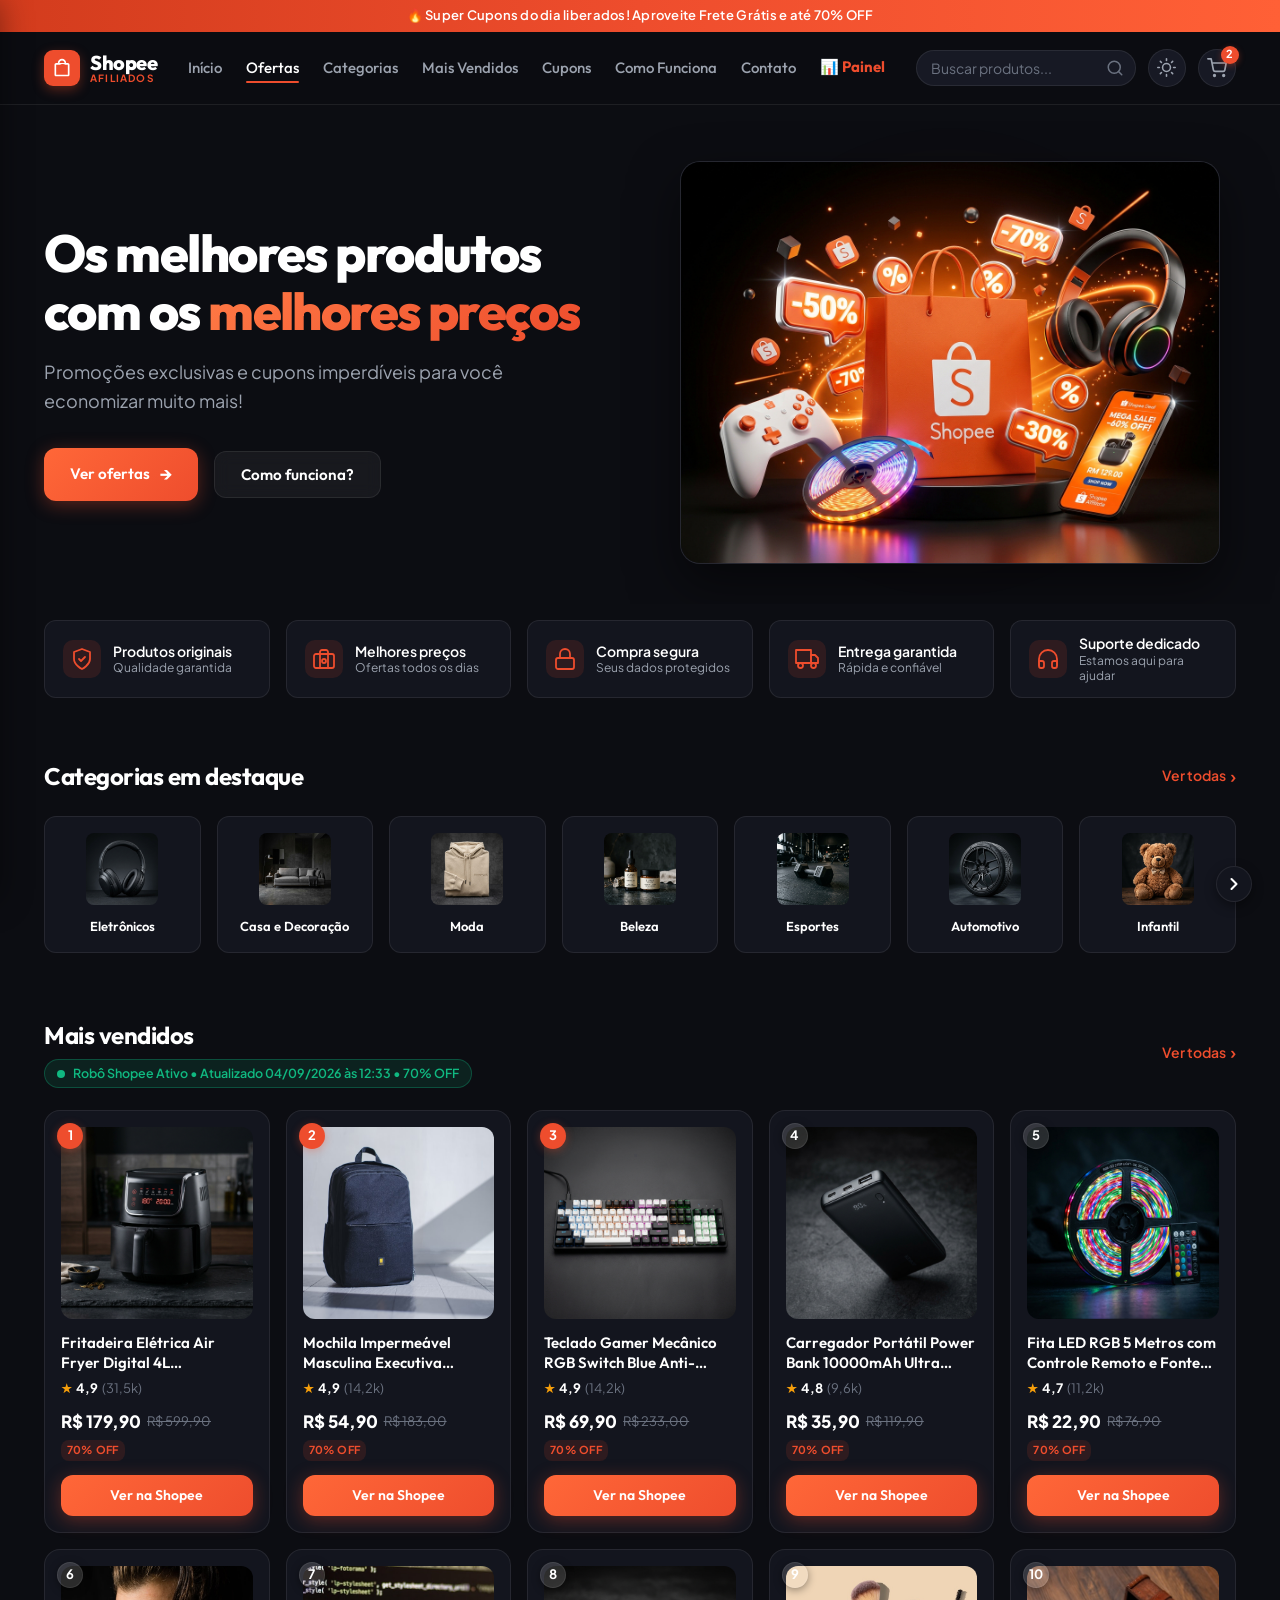
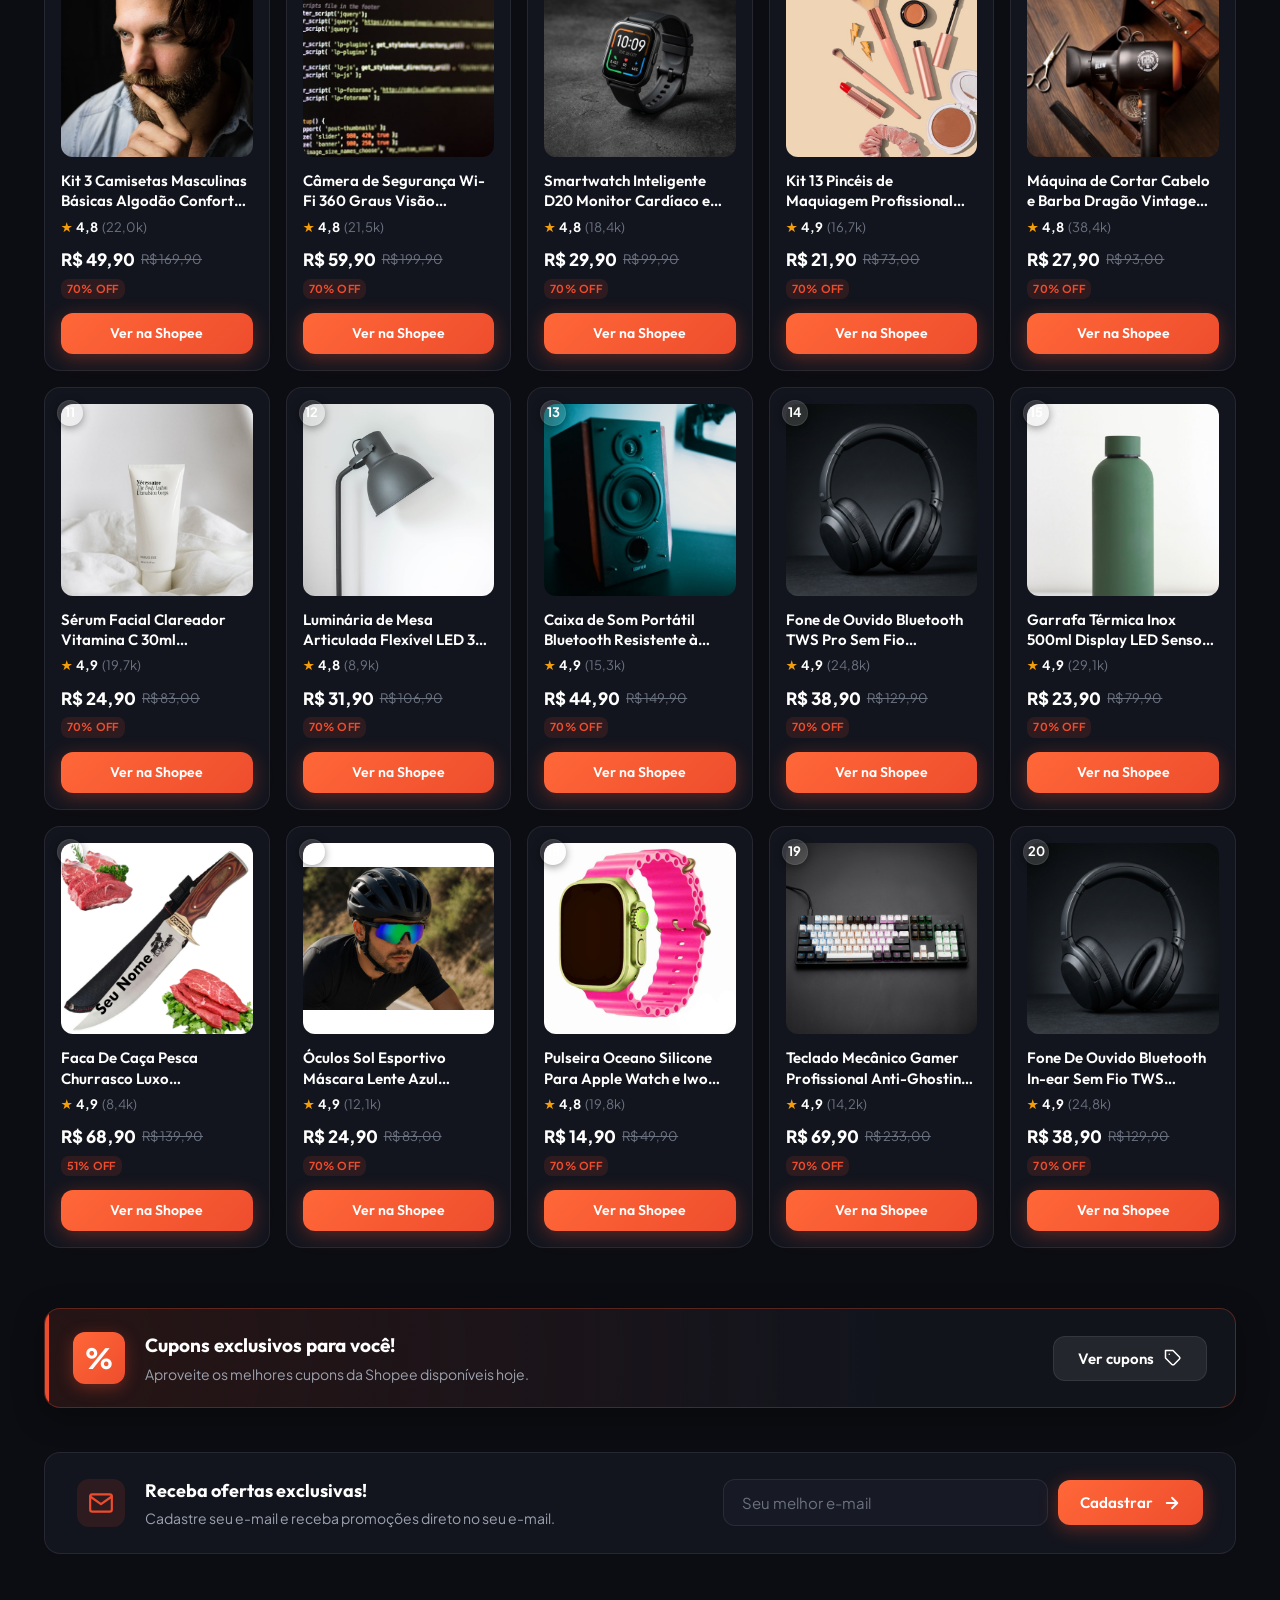
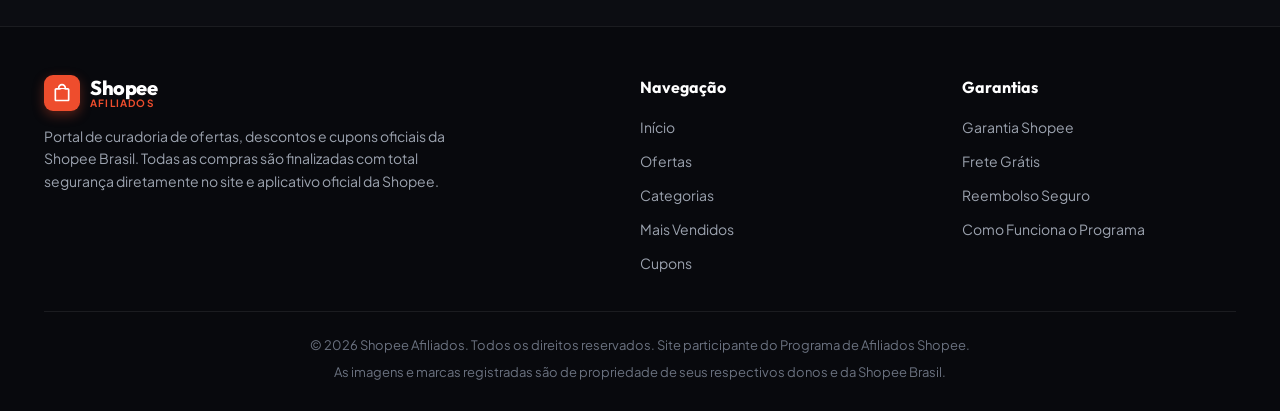
==== index.html @ 31cc7891 "Add files via upload" ====
<!DOCTYPE html>
<html lang="pt-BR">
<head>
  <meta charset="UTF-8">
  <meta name="viewport" content="width=device-width, initial-scale=1.0">
  <title>Shopee Afiliados | Os melhores produtos com os melhores preços</title>
  <meta name="description" content="Encontre as melhores ofertas, promoções exclusivas e cupons de desconto da Shopee reunidos em um só lugar. Economize muito mais!">
  
  <!-- Favicon -->
  <link rel="icon" href="data:image/svg+xml,<svg xmlns='http://www.w3.org/2000/svg' viewBox='0 0 24 24' fill='%23ee4d2d'><path d='M19 6h-2c0-2.76-2.24-5-5-5S7 3.24 7 6H5c-1.1 0-2 .9-2 2v12c0 1.1.9 2 2 2h14c1.1 0 2-.9 2-2V8c0-1.1-.9-2-2-2zm-7-3c1.66 0 3 1.34 3 3H9c0-1.66 1.34-3 3-3zm7 17H5V8h14v12z'/></svg>">

  <!-- Google Fonts: Plus Jakarta Sans & Outfit -->
  <link rel="preconnect" href="https://fonts.googleapis.com">
  <link rel="preconnect" href="https://fonts.gstatic.com" crossorigin>
  <link href="https://fonts.googleapis.com/css2?family=Outfit:wght@400;500;600;700;800&family=Plus+Jakarta+Sans:wght@400;500;600;700&display=swap" rel="stylesheet">

  <link rel="stylesheet" href="style.css">
</head>
<body>

  <!-- Top Announcement Bar -->
  <div class="top-announcement">
    <span>🔥 Super Cupons do dia liberados! Aproveite Frete Grátis e até 70% OFF</span>
  </div>

  <!-- Header / Navbar -->
  <header class="site-header" id="mainHeader">
    <div class="header-container">
      
      <!-- Mobile Hamburger Button -->
      <button class="mobile-menu-btn" id="mobileMenuBtn" aria-label="Abrir menu">
        <svg width="24" height="24" viewBox="0 0 24 24" fill="none" stroke="currentColor" stroke-width="2" stroke-linecap="round" stroke-linejoin="round">
          <line x1="3" y1="12" x2="21" y2="12"></line>
          <line x1="3" y1="6" x2="21" y2="6"></line>
          <line x1="3" y1="18" x2="21" y2="18"></line>
        </svg>
      </button>

      <!-- Logo Shopee Afiliados -->
      <a href="#home" class="logo">
        <div class="logo-icon">
          <svg viewBox="0 0 24 24" fill="currentColor">
            <path d="M19 6h-2c0-2.76-2.24-5-5-5S7 3.24 7 6H5c-1.1 0-2 .9-2 2v12c0 1.1.9 2 2 2h14c1.1 0 2-.9 2-2V8c0-1.1-.9-2-2-2zm-7-3c1.66 0 3 1.34 3 3H9c0-1.66 1.34-3 3-3zm7 17H5V8h14v12z"/>
          </svg>
          <span class="logo-badge-s">S</span>
        </div>
        <div class="logo-text">
          <span class="brand-name">Shopee</span>
          <span class="brand-sub">AFILIADOS</span>
        </div>
      </a>

      <!-- Desktop Navigation Menu -->
      <nav class="desktop-nav" aria-label="Navegação Principal">
        <ul>
          <li><a href="#home" class="nav-link active">Início</a></li>
          <li><a href="#ofertas" class="nav-link">Ofertas</a></li>
          <li><a href="#categorias" class="nav-link">Categorias</a></li>
          <li><a href="#mais-vendidos" class="nav-link">Mais Vendidos</a></li>
          <li><a href="#cupons" class="nav-link" id="navCupons">Cupons</a></li>
          <li><a href="#como-funciona" class="nav-link" id="navComoFunciona">Como Funciona</a></li>
          <li><a href="#contato" class="nav-link">Contato</a></li>
          <li><a href="dashboard.html" target="_blank" class="nav-link nav-dashboard-link" style="color: #ee4d2d; font-weight: 700; display: flex; align-items: center; gap: 5px;">📊 Painel</a></li>
        </ul>
      </nav>

      <!-- Search and Header Actions -->
      <div class="header-actions">
        <!-- Search Bar (Desktop) -->
        <div class="search-box">
          <input type="text" id="searchInput" placeholder="Buscar produtos..." autocomplete="off">
          <button type="button" class="search-btn" id="searchBtn" aria-label="Pesquisar">
            <svg width="18" height="18" viewBox="0 0 24 24" fill="none" stroke="currentColor" stroke-width="2" stroke-linecap="round" stroke-linejoin="round">
              <circle cx="11" cy="11" r="8"></circle>
              <line x1="21" y1="21" x2="16.65" y2="16.65"></line>
            </svg>
          </button>
        </div>

        <!-- Mobile Search Trigger Button -->
        <button class="mobile-search-btn" id="mobileSearchTrigger" aria-label="Buscar">
          <svg width="20" height="20" viewBox="0 0 24 24" fill="none" stroke="currentColor" stroke-width="2" stroke-linecap="round" stroke-linejoin="round">
            <circle cx="11" cy="11" r="8"></circle>
            <line x1="21" y1="21" x2="16.65" y2="16.65"></line>
          </svg>
        </button>

        <!-- Theme Mode Toggle (Sun/Moon) -->
        <button class="icon-btn theme-toggle" id="themeToggle" aria-label="Alternar tema" title="Modo Claro/Escuro">
          <svg class="sun-icon" width="19" height="19" viewBox="0 0 24 24" fill="none" stroke="currentColor" stroke-width="2" stroke-linecap="round" stroke-linejoin="round">
            <circle cx="12" cy="12" r="5"></circle>
            <line x1="12" y1="1" x2="12" y2="3"></line>
            <line x1="12" y1="21" x2="12" y2="23"></line>
            <line x1="4.22" y1="4.22" x2="5.64" y2="5.64"></line>
            <line x1="18.36" y1="18.36" x2="19.78" y2="19.78"></line>
            <line x1="1" y1="12" x2="3" y2="12"></line>
            <line x1="21" y1="12" x2="23" y2="12"></line>
            <line x1="4.22" y1="19.78" x2="5.64" y2="18.36"></line>
            <line x1="18.36" y1="5.64" x2="19.78" y2="4.22"></line>
          </svg>
        </button>

        <!-- Cart/Wishlist Badge Icon -->
        <a href="#mais-vendidos" class="icon-btn cart-btn" id="cartBtn" aria-label="Ver itens salvos" title="Ofertas Salvas">
          <svg width="20" height="20" viewBox="0 0 24 24" fill="none" stroke="currentColor" stroke-width="2" stroke-linecap="round" stroke-linejoin="round">
            <circle cx="9" cy="21" r="1"></circle>
            <circle cx="20" cy="21" r="1"></circle>
            <path d="M1 1h4l2.68 13.39a2 2 0 0 0 2 1.61h9.72a2 2 0 0 0 2-1.61L23 6H6"></path>
          </svg>
          <span class="badge" id="cartBadge">2</span>
        </a>
      </div>

    </div>

    <!-- Mobile Search Expandable Bar -->
    <div class="mobile-search-bar" id="mobileSearchBar">
      <input type="text" id="mobileSearchInput" placeholder="Buscar produtos, cupons ou marcas...">
      <button type="button" class="close-search-btn" id="closeSearchBtn">✕</button>
    </div>
  </header>

  <!-- Mobile Navigation Drawer Overlay -->
  <div class="drawer-overlay" id="drawerOverlay"></div>
  <aside class="mobile-drawer" id="mobileDrawer">
    <div class="drawer-header">
      <div class="logo">
        <div class="logo-icon">
          <svg viewBox="0 0 24 24" fill="currentColor">
            <path d="M19 6h-2c0-2.76-2.24-5-5-5S7 3.24 7 6H5c-1.1 0-2 .9-2 2v12c0 1.1.9 2 2 2h14c1.1 0 2-.9 2-2V8c0-1.1-.9-2-2-2zm-7-3c1.66 0 3 1.34 3 3H9c0-1.66 1.34-3 3-3zm7 17H5V8h14v12z"/>
          </svg>
          <span class="logo-badge-s">S</span>
        </div>
        <div class="logo-text">
          <span class="brand-name">Shopee</span>
          <span class="brand-sub">AFILIADOS</span>
        </div>
      </div>
      <button class="drawer-close" id="drawerClose">✕</button>
    </div>
    <ul class="drawer-nav">
      <li><a href="#home" class="drawer-link active">🏠 Início</a></li>
      <li><a href="#ofertas" class="drawer-link">🔥 Ofertas do Dia</a></li>
      <li><a href="#categorias" class="drawer-link">🗂️ Categorias</a></li>
      <li><a href="#mais-vendidos" class="drawer-link">⭐ Mais Vendidos</a></li>
      <li><a href="#cupons" class="drawer-link" id="drawerCupons">🎟️ Cupons de Desconto</a></li>
      <li><a href="#como-funciona" class="drawer-link" id="drawerComoFunciona">❓ Como Funciona</a></li>
      <li><a href="#contato" class="drawer-link">✉️ Contato</a></li>
      <li><a href="dashboard.html" target="_blank" class="drawer-link" style="color: #ee4d2d; font-weight: 700;">📊 Painel de Afiliado</a></li>
    </ul>
    <div class="drawer-footer">
      <a href="https://shopee.com.br" target="_blank" rel="noopener noreferrer" class="btn btn-primary btn-block">
        Ir para o App Shopee 🛍️
      </a>
    </div>
  </aside>

  <!-- Main Content Container -->
  <main class="main-content" id="home">

    <!-- Hero Section -->
    <section class="hero-section" id="ofertas">
      <div class="hero-container">
        
        <!-- Left Hero Content -->
        <div class="hero-content">
          <h1 class="hero-title">
            Os melhores produtos <br>
            com os <span class="gradient-text">melhores preços</span>
          </h1>
          <p class="hero-subtitle">
            Promoções exclusivas e cupons imperdíveis para você economizar muito mais!
          </p>
          <div class="hero-actions">
            <a href="#mais-vendidos" class="btn btn-primary btn-glow">
              Ver ofertas
              <span class="btn-arrow">→</span>
            </a>
            <button class="btn btn-glass" id="openHowItWorksBtn">
              Como funciona?
            </button>
          </div>
        </div>

        <!-- Right Hero Visual Banner -->
        <div class="hero-visual">
          <div class="hero-glow-effect"></div>
          <div class="hero-image-wrapper">
            <img src="assets/images/hero-banner.jpg" alt="Shopee Ofertas em Destaque" class="hero-img">
          </div>
        </div>

      </div>
    </section>

    <!-- Trust Badges / Benefits Bar -->
    <section class="trust-bar" id="beneficios">
      <div class="trust-container">
        
        <div class="trust-item">
          <div class="trust-icon">
            <svg width="24" height="24" viewBox="0 0 24 24" fill="none" stroke="currentColor" stroke-width="1.8" stroke-linecap="round" stroke-linejoin="round">
              <path d="M12 22s8-4 8-10V5l-8-3-8 3v7c0 6 8 10 8 10z"></path>
              <polyline points="9 12 11 14 15 10"></polyline>
            </svg>
          </div>
          <div class="trust-text">
            <strong>Produtos originais</strong>
            <span>Qualidade garantida</span>
          </div>
        </div>

        <div class="trust-item">
          <div class="trust-icon">
            <svg width="24" height="24" viewBox="0 0 24 24" fill="none" stroke="currentColor" stroke-width="1.8" stroke-linecap="round" stroke-linejoin="round">
              <rect x="2" y="7" width="20" height="14" rx="2" ry="2"></rect>
              <path d="M16 21V5a2 2 0 0 0-2-2h-4a2 2 0 0 0-2 2v16"></path>
              <circle cx="12" cy="14" r="2"></circle>
            </svg>
          </div>
          <div class="trust-text">
            <strong>Melhores preços</strong>
            <span>Ofertas todos os dias</span>
          </div>
        </div>

        <div class="trust-item">
          <div class="trust-icon">
            <svg width="24" height="24" viewBox="0 0 24 24" fill="none" stroke="currentColor" stroke-width="1.8" stroke-linecap="round" stroke-linejoin="round">
              <rect x="3" y="11" width="18" height="11" rx="2" ry="2"></rect>
              <path d="M7 11V7a5 5 0 0 1 10 0v4"></path>
            </svg>
          </div>
          <div class="trust-text">
            <strong>Compra segura</strong>
            <span>Seus dados protegidos</span>
          </div>
        </div>

        <div class="trust-item">
          <div class="trust-icon">
            <svg width="24" height="24" viewBox="0 0 24 24" fill="none" stroke="currentColor" stroke-width="1.8" stroke-linecap="round" stroke-linejoin="round">
              <rect x="1" y="3" width="15" height="13"></rect>
              <polygon points="16 8 20 8 23 11 23 16 16 16 16 8"></polygon>
              <circle cx="5.5" cy="18.5" r="2.5"></circle>
              <circle cx="18.5" cy="18.5" r="2.5"></circle>
            </svg>
          </div>
          <div class="trust-text">
            <strong>Entrega garantida</strong>
            <span>Rápida e confiável</span>
          </div>
        </div>

        <div class="trust-item">
          <div class="trust-icon">
            <svg width="24" height="24" viewBox="0 0 24 24" fill="none" stroke="currentColor" stroke-width="1.8" stroke-linecap="round" stroke-linejoin="round">
              <path d="M3 18v-6a9 9 0 0 1 18 0v6"></path>
              <path d="M21 19a2 2 0 0 1-2 2h-1a2 2 0 0 1-2-2v-3a2 2 0 0 1 2-2h3zM3 19a2 2 0 0 0 2 2h1a2 2 0 0 0 2-2v-3a2 2 0 0 0-2-2H3z"></path>
            </svg>
          </div>
          <div class="trust-text">
            <strong>Suporte dedicado</strong>
            <span>Estamos aqui para ajudar</span>
          </div>
        </div>

      </div>
    </section>

    <!-- Featured Categories Section -->
    <section class="section categories-section" id="categorias">
      <div class="section-container">
        
        <div class="section-header">
          <h2 class="section-title">Categorias em destaque</h2>
          <a href="#categorias" class="see-all-link" id="seeAllCategories">
            Ver todas <span class="arrow">›</span>
          </a>
        </div>

        <div class="categories-wrapper">
          <div class="categories-grid" id="categoriesContainer">
            
            <div class="category-card" data-cat="eletronicos">
              <div class="cat-img-box">
                <img src="assets/images/cat-eletronicos.jpg" alt="Eletrônicos" loading="lazy">
              </div>
              <span class="cat-name">Eletrônicos</span>
            </div>

            <div class="category-card" data-cat="casa">
              <div class="cat-img-box">
                <img src="assets/images/cat-sofa.jpg" alt="Casa e Decoração" loading="lazy">
              </div>
              <span class="cat-name">Casa e Decoração</span>
            </div>

            <div class="category-card" data-cat="moda">
              <div class="cat-img-box">
                <img src="assets/images/cat-moda.jpg" alt="Moda" loading="lazy">
              </div>
              <span class="cat-name">Moda</span>
            </div>

            <div class="category-card" data-cat="beleza">
              <div class="cat-img-box">
                <img src="assets/images/cat-beleza.jpg" alt="Beleza" loading="lazy">
              </div>
              <span class="cat-name">Beleza</span>
            </div>

            <div class="category-card" data-cat="esportes">
              <div class="cat-img-box">
                <img src="assets/images/cat-esportes.jpg" alt="Esportes" loading="lazy">
              </div>
              <span class="cat-name">Esportes</span>
            </div>

            <div class="category-card" data-cat="automotivo">
              <div class="cat-img-box">
                <img src="assets/images/cat-automotivo.jpg" alt="Automotivo" loading="lazy">
              </div>
              <span class="cat-name">Automotivo</span>
            </div>

            <div class="category-card" data-cat="infantil">
              <div class="cat-img-box">
                <img src="assets/images/cat-infantil.jpg" alt="Infantil" loading="lazy">
              </div>
              <span class="cat-name">Infantil</span>
            </div>

          </div>

          <!-- Carousel Next Button (Desktop) -->
          <button class="carousel-arrow next" id="catNextBtn" aria-label="Rolar categorias">
            <svg width="20" height="20" viewBox="0 0 24 24" fill="none" stroke="currentColor" stroke-width="2.5" stroke-linecap="round" stroke-linejoin="round">
              <polyline points="9 18 15 12 9 6"></polyline>
            </svg>
          </button>
        </div>

      </div>
    </section>

    <!-- Best Sellers Section ("Mais Vendidos") -->
    <section class="section bestsellers-section" id="mais-vendidos">
      <div class="section-container">
        
        <div class="section-header">
          <div>
            <h2 class="section-title">Mais vendidos</h2>
            <div class="live-bot-status" id="botStatusBadge">
              <span class="pulse-dot"></span>
              <span id="botStatusText">Robô Shopee Ativo • Ofertas com até 70% OFF</span>
            </div>
          </div>
          <a href="#mais-vendidos" class="see-all-link" id="seeAllBestSellers">
            Ver todas <span class="arrow">›</span>
          </a>
        </div>

        <!-- Products Container: Adapts dynamically via CSS -->
        <!-- On Desktop: 5-column Cards Grid -->
        <!-- On Mobile: Sleek Vertical List matching the mockup -->
        <div class="products-grid" id="productsContainer">
          
          <!-- Product Card 1 -->
          <div class="product-item" data-id="1">
            <div class="rank-badge rank-1">1</div>
            <div class="prod-thumb">
              <img src="assets/images/prod-faca.jpg" alt="Faca De Caça Pesca Churrasco Luxo Personalizada" loading="lazy">
            </div>
            <div class="prod-details">
              <h3 class="prod-title">Faca De Caça Pesca Churrasco Luxo Personalizada com seu Nome Gravado</h3>
              <div class="prod-rating">
                <span class="star">★</span>
                <span class="rate-num">4,9</span>
                <span class="rate-count">(8,4k)</span>
              </div>
              <div class="prod-pricing">
                <span class="curr-price">R$ 68,90</span>
                <span class="old-price">R$ 139,90</span>
                <span class="off-badge">51% OFF</span>
              </div>
            </div>
            <div class="prod-actions">
              <a href="https://shopee.com.br/Faca-De-Ca%C3%A7a-Pesca-Churrasco-Luxo-Personalizada-com-seu-Nome-Gravado-i.552841607.22993928341?extraParams=%7B%22display_model_id%22%3A209606531649%2C%22model_selection_logic%22%3A3%7D&aff_id=1836460594" target="_blank" rel="noopener noreferrer" class="btn btn-primary btn-product">
                Ver na Shopee
              </a>
              <div class="mobile-chevron">
                <svg width="20" height="20" viewBox="0 0 24 24" fill="none" stroke="currentColor" stroke-width="2.5" stroke-linecap="round" stroke-linejoin="round">
                  <polyline points="9 18 15 12 9 6"></polyline>
                </svg>
              </div>
            </div>
          </div>

          <!-- Product Card 2 -->
          <div class="product-item" data-id="2">
            <div class="rank-badge rank-2">2</div>
            <div class="prod-thumb">
              <img src="assets/images/prod-oculos.jpg" alt="Óculos Sol Esportivo Máscara Ciclismo" loading="lazy">
            </div>
            <div class="prod-details">
              <h3 class="prod-title">Óculos Sol Esportivo Máscara Lente Azul Espelhado Ciclismo Bike MTB UV400</h3>
              <div class="prod-rating">
                <span class="star">★</span>
                <span class="rate-num">4,9</span>
                <span class="rate-count">(12,1k)</span>
              </div>
              <div class="prod-pricing">
                <span class="curr-price">R$ 24,90</span>
                <span class="old-price">R$ 83,00</span>
                <span class="off-badge">70% OFF</span>
              </div>
            </div>
            <div class="prod-actions">
              <a href="https://shopee.com.br/%C3%93culos-Sol-Esportivo-Mascara-Branco-Lente-Azul-Espelhado-Ciclismo-Bike-MTB-UV400-Corrida-Pesca-Masculino-i.1138019028.58262941970?extraParams=%7B%22display_model_id%22%3A209190888517%2C%22model_selection_logic%22%3A3%7D&aff_id=1836460594" target="_blank" rel="noopener noreferrer" class="btn btn-primary btn-product">
                Ver na Shopee
              </a>
              <div class="mobile-chevron">
                <svg width="20" height="20" viewBox="0 0 24 24" fill="none" stroke="currentColor" stroke-width="2.5" stroke-linecap="round" stroke-linejoin="round">
                  <polyline points="9 18 15 12 9 6"></polyline>
                </svg>
              </div>
            </div>
          </div>

          <!-- Product Card 3 -->
          <div class="product-item" data-id="3">
            <div class="rank-badge rank-3">3</div>
            <div class="prod-thumb">
              <img src="assets/images/prod-pulseira.jpg" alt="Pulseira Oceano Silicone Apple Watch" loading="lazy">
            </div>
            <div class="prod-details">
              <h3 class="prod-title">Pulseira Oceano Silicone Para Apple Watch e Iwo 38mm até 49mm Ultra</h3>
              <div class="prod-rating">
                <span class="star">★</span>
                <span class="rate-num">4,8</span>
                <span class="rate-count">(19,8k)</span>
              </div>
              <div class="prod-pricing">
                <span class="curr-price">R$ 14,90</span>
                <span class="old-price">R$ 49,90</span>
                <span class="off-badge">70% OFF</span>
              </div>
            </div>
            <div class="prod-actions">
              <a href="https://shopee.com.br/Pulseira-Oceano-Silicone-Para-Apple-Watch-e-Iwo-38mm-40mm-41mm-42mm-44mm-45mm-49mm-Ultra-serie-8-i.1242297287.22693870278?extraParams=%7B%22display_model_id%22%3A159783299485%2C%22model_selection_logic%22%3A3%7D&aff_id=1836460594" target="_blank" rel="noopener noreferrer" class="btn btn-primary btn-product">
                Ver na Shopee
              </a>
              <div class="mobile-chevron">
                <svg width="20" height="20" viewBox="0 0 24 24" fill="none" stroke="currentColor" stroke-width="2.5" stroke-linecap="round" stroke-linejoin="round">
                  <polyline points="9 18 15 12 9 6"></polyline>
                </svg>
              </div>
            </div>
          </div>

          <!-- Product Card 4 -->
          <div class="product-item" data-id="4">
            <div class="rank-badge rank-default">4</div>
            <div class="prod-thumb">
              <img src="assets/images/prod-carregador.jpg" alt="Carregador Portátil 10000mAh" loading="lazy">
            </div>
            <div class="prod-details">
              <h3 class="prod-title">Carregador Portátil 10000mAh</h3>
              <div class="prod-rating">
                <span class="star">★</span>
                <span class="rate-num">4,8</span>
                <span class="rate-count">(9,8k)</span>
              </div>
              <div class="prod-pricing">
                <span class="curr-price">R$ 49,90</span>
                <span class="old-price">R$ 79,90</span>
                <span class="off-badge">37% OFF</span>
              </div>
            </div>
            <div class="prod-actions">
              <a href="https://shopee.com.br" target="_blank" rel="noopener noreferrer" class="btn btn-primary btn-product">
                Ver na Shopee
              </a>
              <div class="mobile-chevron">
                <svg width="20" height="20" viewBox="0 0 24 24" fill="none" stroke="currentColor" stroke-width="2.5" stroke-linecap="round" stroke-linejoin="round">
                  <polyline points="9 18 15 12 9 6"></polyline>
                </svg>
              </div>
            </div>
          </div>

          <!-- Product Card 5 -->
          <div class="product-item" data-id="5">
            <div class="rank-badge rank-default">5</div>
            <div class="prod-thumb">
              <img src="assets/images/prod-airfryer.jpg" alt="Fritadeira Air Fryer 4L" loading="lazy">
            </div>
            <div class="prod-details">
              <h3 class="prod-title">Fritadeira Air Fryer 4L</h3>
              <div class="prod-rating">
                <span class="star">★</span>
                <span class="rate-num">4,9</span>
                <span class="rate-count">(15,2k)</span>
              </div>
              <div class="prod-pricing">
                <span class="curr-price">R$ 259,90</span>
                <span class="old-price">R$ 399,90</span>
                <span class="off-badge">35% OFF</span>
              </div>
            </div>
            <div class="prod-actions">
              <a href="https://shopee.com.br" target="_blank" rel="noopener noreferrer" class="btn btn-primary btn-product">
                Ver na Shopee
              </a>
              <div class="mobile-chevron">
                <svg width="20" height="20" viewBox="0 0 24 24" fill="none" stroke="currentColor" stroke-width="2.5" stroke-linecap="round" stroke-linejoin="round">
                  <polyline points="9 18 15 12 9 6"></polyline>
                </svg>
              </div>
            </div>
          </div>

        </div>

      </div>
    </section>

    <!-- Coupons Banner Section -->
    <section class="section coupons-section" id="cupons">
      <div class="section-container">
        
        <div class="coupons-card">
          <div class="coupon-left">
            <div class="coupon-badge-icon">
              <span>%</span>
            </div>
            <div class="coupon-info">
              <h3 class="coupon-title">Cupons exclusivos para você!</h3>
              <p class="coupon-desc">Aproveite os melhores cupons da Shopee disponíveis hoje.</p>
            </div>
          </div>
          <div class="coupon-right">
            <button class="btn btn-coupon" id="viewCouponsBtn">
              <span>Ver cupons</span>
              <svg width="18" height="18" viewBox="0 0 24 24" fill="none" stroke="currentColor" stroke-width="2" stroke-linecap="round" stroke-linejoin="round">
                <path d="M20.59 13.41l-7.17 7.17a2 2 0 0 1-2.83 0L2 12V2h10l8.59 8.59a2 2 0 0 1 0 2.82z"></path>
                <line x1="7" y1="7" x2="7.01" y2="7"></line>
              </svg>
            </button>
          </div>
        </div>

      </div>
    </section>

    <!-- Newsletter / Leads Bar Section -->
    <section class="section newsletter-section" id="contato">
      <div class="section-container">
        
        <div class="newsletter-card">
          <div class="newsletter-left">
            <div class="mail-icon-box">
              <svg width="26" height="26" viewBox="0 0 24 24" fill="none" stroke="currentColor" stroke-width="2" stroke-linecap="round" stroke-linejoin="round">
                <path d="M4 4h16c1.1 0 2 .9 2 2v12c0 1.1-.9 2-2 2H4c-1.1 0-2-.9-2-2V6c0-1.1.9-2 2-2z"></path>
                <polyline points="22,6 12,13 2,6"></polyline>
              </svg>
            </div>
            <div class="newsletter-text">
              <h3 class="news-title">Receba ofertas exclusivas!</h3>
              <p class="news-subtitle">Cadastre seu e-mail e receba promoções direto no seu e-mail.</p>
            </div>
          </div>

          <form class="newsletter-form" id="newsletterForm">
            <input type="email" id="emailInput" placeholder="Seu melhor e-mail" required>
            <button type="submit" class="btn btn-primary btn-newsletter">
              <span>Cadastrar</span>
              <svg width="18" height="18" viewBox="0 0 24 24" fill="none" stroke="currentColor" stroke-width="2.5" stroke-linecap="round" stroke-linejoin="round">
                <line x1="5" y1="12" x2="19" y2="12"></line>
                <polyline points="12 5 19 12 12 19"></polyline>
              </svg>
            </button>
          </form>
        </div>

      </div>
    </section>

  </main>

  <!-- Footer -->
  <footer class="site-footer">
    <div class="footer-container">
      <div class="footer-top">
        <div class="footer-brand">
          <div class="logo">
            <div class="logo-icon">
              <svg viewBox="0 0 24 24" fill="currentColor">
                <path d="M19 6h-2c0-2.76-2.24-5-5-5S7 3.24 7 6H5c-1.1 0-2 .9-2 2v12c0 1.1.9 2 2 2h14c1.1 0 2-.9 2-2V8c0-1.1-.9-2-2-2zm-7-3c1.66 0 3 1.34 3 3H9c0-1.66 1.34-3 3-3zm7 17H5V8h14v12z"/>
              </svg>
              <span class="logo-badge-s">S</span>
            </div>
            <div class="logo-text">
              <span class="brand-name">Shopee</span>
              <span class="brand-sub">AFILIADOS</span>
            </div>
          </div>
          <p class="footer-desc">
            Portal de curadoria de ofertas, descontos e cupons oficiais da Shopee Brasil. Todas as compras são finalizadas com total segurança diretamente no site e aplicativo oficial da Shopee.
          </p>
        </div>

        <div class="footer-links-group">
          <h4>Navegação</h4>
          <ul>
            <li><a href="#home">Início</a></li>
            <li><a href="#ofertas">Ofertas</a></li>
            <li><a href="#categorias">Categorias</a></li>
            <li><a href="#mais-vendidos">Mais Vendidos</a></li>
            <li><a href="#cupons">Cupons</a></li>
          </ul>
        </div>

        <div class="footer-links-group">
          <h4>Garantias</h4>
          <ul>
            <li><a href="#beneficios">Garantia Shopee</a></li>
            <li><a href="#beneficios">Frete Grátis</a></li>
            <li><a href="#beneficios">Reembolso Seguro</a></li>
            <li><a href="#como-funciona" id="footerComoFunciona">Como Funciona o Programa</a></li>
          </ul>
        </div>
      </div>

      <div class="footer-bottom">
        <p>© 2026 Shopee Afiliados. Todos os direitos reservados. Site participante do Programa de Afiliados Shopee.</p>
        <p class="disclaimer">As imagens e marcas registradas são de propriedade de seus respectivos donos e da Shopee Brasil.</p>
      </div>
    </div>
  </footer>

  <!-- Mobile Bottom Navigation Bar (Fixed Tab Bar) -->
  <nav class="mobile-bottom-bar" aria-label="Navegação Inferior Mobile">
    <a href="#home" class="bottom-tab-item active" data-tab="inicio">
      <div class="tab-icon">
        <svg width="22" height="22" viewBox="0 0 24 24" fill="currentColor">
          <path d="M10 20v-6h4v6h5v-8h3L12 3 2 12h3v8z"/>
        </svg>
      </div>
      <span class="tab-label">Início</span>
    </a>

    <a href="#ofertas" class="bottom-tab-item" data-tab="ofertas">
      <div class="tab-icon">
        <svg width="22" height="22" viewBox="0 0 24 24" fill="none" stroke="currentColor" stroke-width="2" stroke-linecap="round" stroke-linejoin="round">
          <path d="M20.59 13.41l-7.17 7.17a2 2 0 0 1-2.83 0L2 12V2h10l8.59 8.59a2 2 0 0 1 0 2.82z"></path>
          <line x1="7" y1="7" x2="7.01" y2="7"></line>
        </svg>
      </div>
      <span class="tab-label">Ofertas</span>
    </a>

    <a href="#categorias" class="bottom-tab-item" data-tab="categorias">
      <div class="tab-icon">
        <svg width="22" height="22" viewBox="0 0 24 24" fill="none" stroke="currentColor" stroke-width="2" stroke-linecap="round" stroke-linejoin="round">
          <rect x="3" y="3" width="7" height="7"></rect>
          <rect x="14" y="3" width="7" height="7"></rect>
          <rect x="14" y="14" width="7" height="7"></rect>
          <rect x="3" y="14" width="7" height="7"></rect>
        </svg>
      </div>
      <span class="tab-label">Categorias</span>
    </a>

    <a href="#cupons" class="bottom-tab-item" id="bottomCuponsTab" data-tab="cupons">
      <div class="tab-icon">
        <svg width="22" height="22" viewBox="0 0 24 24" fill="none" stroke="currentColor" stroke-width="2" stroke-linecap="round" stroke-linejoin="round">
          <path d="M2 9a3 3 0 0 1 0 6v2a2 2 0 0 0 2 2h16a2 2 0 0 0 2-2v-2a3 3 0 0 1 0-6V7a2 2 0 0 0-2-2H4a2 2 0 0 0-2 2z"></path>
          <line x1="12" y1="6" x2="12" y2="18" stroke-dasharray="2 2"></line>
        </svg>
      </div>
      <span class="tab-label">Cupons</span>
    </a>

    <a href="#contato" class="bottom-tab-item" data-tab="conta">
      <div class="tab-icon">
        <svg width="22" height="22" viewBox="0 0 24 24" fill="none" stroke="currentColor" stroke-width="2" stroke-linecap="round" stroke-linejoin="round">
          <path d="M20 21v-2a4 4 0 0 0-4-4H8a4 4 0 0 0-4 4v2"></path>
          <circle cx="12" cy="7" r="4"></circle>
        </svg>
      </div>
      <span class="tab-label">Conta</span>
    </a>
  </nav>

  <!-- Modal: Cupons Exclusivos -->
  <div class="modal-backdrop" id="couponsModal">
    <div class="modal-card">
      <div class="modal-header">
        <div class="modal-title-group">
          <span class="modal-icon-badge">🎟️</span>
          <h3>Cupons de Desconto Shopee</h3>
        </div>
        <button class="modal-close" id="closeCouponsModal">✕</button>
      </div>
      <div class="modal-body">
        <p class="modal-desc">Copie o código e cole ao finalizar sua compra no app ou site da Shopee para aplicar o desconto:</p>
        
        <div class="coupon-item-list">
          <div class="coupon-deal-card">
            <div class="coupon-meta">
              <span class="badge-off">R$ 20 OFF</span>
              <h4>Primeira Compra Shopee</h4>
              <p>Válido para compras acima de R$ 50</p>
            </div>
            <div class="coupon-code-action">
              <span class="coupon-code">BEMVINDO20</span>
              <button class="copy-btn" data-code="BEMVINDO20">Copiar</button>
            </div>
          </div>

          <div class="coupon-deal-card">
            <div class="coupon-meta">
              <span class="badge-off">FRETE GRÁTIS</span>
              <h4>Frete Grátis sem mínimo</h4>
              <p>Válido em lojas com selo Frete Grátis</p>
            </div>
            <div class="coupon-code-action">
              <span class="coupon-code">FRETEZERO</span>
              <button class="copy-btn" data-code="FRETEZERO">Copiar</button>
            </div>
          </div>

          <div class="coupon-deal-card">
            <div class="coupon-meta">
              <span class="badge-off">15% OFF</span>
              <h4>Tecnologia & Eletrônicos</h4>
              <p>Válido em fones, smartwatches e acessórios</p>
            </div>
            <div class="coupon-code-action">
              <span class="coupon-code">TECH15</span>
              <button class="copy-btn" data-code="TECH15">Copiar</button>
            </div>
          </div>
        </div>
      </div>
      <div class="modal-footer">
        <a href="https://shopee.com.br" target="_blank" rel="noopener noreferrer" class="btn btn-primary btn-block">
          Ir para a Shopee Resgatar Cupons ➔
        </a>
      </div>
    </div>
  </div>

  <!-- Modal: Como Funciona -->
  <div class="modal-backdrop" id="howItWorksModal">
    <div class="modal-card">
      <div class="modal-header">
        <div class="modal-title-group">
          <span class="modal-icon-badge">💡</span>
          <h3>Como Funciona o Site?</h3>
        </div>
        <button class="modal-close" id="closeHowItWorksModal">✕</button>
      </div>
      <div class="modal-body">
        <div class="how-steps">
          <div class="how-step">
            <div class="step-num">1</div>
            <div>
              <strong>Encontre o melhor preço</strong>
              <p>Nós monitoramos diariamente os produtos mais bem avaliados e com maiores descontos da Shopee.</p>
            </div>
          </div>
          <div class="how-step">
            <div class="step-num">2</div>
            <div>
              <strong>Clique em "Ver na Shopee"</strong>
              <p>Você é redirecionado diretamente para a página oficial do produto dentro da Shopee com segurança total.</p>
            </div>
          </div>
          <div class="how-step">
            <div class="step-num">3</div>
            <div>
              <strong>Compre com Garantia Shopee</strong>
              <p>Seu pagamento e entrega contam com a proteção oficial e o reembolso garantido da Shopee Brasil.</p>
            </div>
          </div>
        </div>
      </div>
      <div class="modal-footer">
        <button class="btn btn-primary btn-block" id="closeHowModalBtn">Entendi, vamos às ofertas!</button>
      </div>
    </div>
  </div>

  <!-- Toast Notification Feedback -->
  <div class="toast-notification" id="toast">
    <span class="toast-icon">✅</span>
    <span class="toast-msg">Código copiado com sucesso!</span>
  </div>

  <script src="data/products.js"></script>
  <script src="script.js"></script>
</body>
</html>
---- style.css ----
/* ==========================================================================
   Shopee Afiliados - Dark Mode High Conversion Design System
   Matches Desktop and Mobile references
   ========================================================================== */

:root {
  /* Brand Color Tokens */
  --shopee-orange: #ee4d2d;
  --shopee-orange-hover: #ff5722;
  --shopee-orange-glow: rgba(238, 77, 45, 0.35);
  --shopee-orange-soft: rgba(238, 77, 45, 0.12);
  --shopee-orange-gradient: linear-gradient(135deg, #ff6738 0%, #ee4d2d 100%);
  
  /* Dark Theme Palette */
  --bg-main: #0c0d12;
  --bg-card: #13151e;
  --bg-card-hover: #191c28;
  --bg-card-glass: rgba(19, 21, 30, 0.85);
  --bg-input: #171924;
  --border-color: rgba(255, 255, 255, 0.08);
  --border-hover: rgba(238, 77, 45, 0.4);
  
  /* Typography Colors */
  --text-primary: #ffffff;
  --text-secondary: #9ca3af;
  --text-muted: #6b7280;
  --star-yellow: #f59e0b;
  
  /* Layout & Dimensions */
  --max-width: 1240px;
  --header-height: 72px;
  --radius-sm: 8px;
  --radius-md: 12px;
  --radius-lg: 16px;
  --radius-xl: 20px;
  --radius-full: 9999px;
  
  /* Transitions */
  --transition-fast: 0.18s ease;
  --transition-smooth: 0.3s cubic-bezier(0.4, 0, 0.2, 1);
}

/* Light Theme Variables (Toggled via JavaScript) */
body.light-mode {
  --bg-main: #f5f6f9;
  --bg-card: #ffffff;
  --bg-card-hover: #f9fafb;
  --bg-card-glass: rgba(255, 255, 255, 0.9);
  --bg-input: #f0f2f5;
  --border-color: rgba(0, 0, 0, 0.08);
  --border-hover: rgba(238, 77, 45, 0.5);
  --text-primary: #111827;
  --text-secondary: #4b5563;
  --text-muted: #9ca3af;
}

/* ==========================================================================
   Reset & Base Styles
   ========================================================================== */
* {
  margin: 0;
  padding: 0;
  box-sizing: border-box;
}

html {
  scroll-behavior: smooth;
  font-size: 16px;
}

body {
  background-color: var(--bg-main);
  color: var(--text-primary);
  font-family: 'Plus Jakarta Sans', -apple-system, BlinkMacSystemFont, sans-serif;
  line-height: 1.5;
  -webkit-font-smoothing: antialiased;
  -moz-osx-font-smoothing: grayscale;
  overflow-x: hidden;
  transition: background-color var(--transition-smooth), color var(--transition-smooth);
}

a {
  color: inherit;
  text-decoration: none;
}

button, input {
  font-family: inherit;
  border: none;
  outline: none;
}

img {
  max-width: 100%;
  height: auto;
  display: block;
}

/* ==========================================================================
   Typography & Utilities
   ========================================================================== */
h1, h2, h3, h4, .brand-name, .btn, .nav-link, .cat-name {
  font-family: 'Outfit', sans-serif;
}

.gradient-text {
  background: linear-gradient(135deg, #ff7a45 0%, #ee4d2d 100%);
  -webkit-background-clip: text;
  -webkit-text-fill-color: transparent;
  display: inline;
}

/* Announcement Top Bar */
.top-announcement {
  background: linear-gradient(90deg, #d33c1d 0%, #ee4d2d 50%, #ff6036 100%);
  color: #ffffff;
  font-size: 0.8125rem;
  font-weight: 600;
  text-align: center;
  padding: 6px 16px;
  letter-spacing: 0.02em;
}

/* ==========================================================================
   Header & Navbar
   ========================================================================== */
.site-header {
  position: sticky;
  top: 0;
  z-index: 900;
  background-color: rgba(12, 13, 18, 0.88);
  backdrop-filter: blur(14px);
  -webkit-backdrop-filter: blur(14px);
  border-bottom: 1px solid var(--border-color);
  transition: background-color var(--transition-smooth);
}

body.light-mode .site-header {
  background-color: rgba(255, 255, 255, 0.92);
}

.header-container {
  max-width: var(--max-width);
  margin: 0 auto;
  height: var(--header-height);
  padding: 0 24px;
  display: flex;
  align-items: center;
  justify-content: space-between;
  gap: 20px;
}

/* Mobile Menu Button */
.mobile-menu-btn {
  display: none;
  background: transparent;
  color: var(--text-primary);
  cursor: pointer;
  padding: 8px;
  border-radius: var(--radius-sm);
  transition: color var(--transition-fast);
}

/* Logo */
.logo {
  display: flex;
  align-items: center;
  gap: 10px;
  user-select: none;
  text-decoration: none;
}

.logo-icon {
  width: 36px;
  height: 36px;
  background: var(--shopee-orange);
  color: #ffffff;
  border-radius: 9px;
  display: flex;
  align-items: center;
  justify-content: center;
  position: relative;
  box-shadow: 0 4px 12px var(--shopee-orange-glow);
}

.logo-icon svg {
  width: 20px;
  height: 20px;
}

.logo-badge-s {
  position: absolute;
  top: 48%;
  left: 50%;
  transform: translate(-50%, -40%);
  color: var(--shopee-orange);
  font-family: 'Outfit', sans-serif;
  font-weight: 900;
  font-size: 11px;
}

.logo-text {
  display: flex;
  flex-direction: column;
  line-height: 1;
}

.brand-name {
  font-size: 1.25rem;
  font-weight: 800;
  letter-spacing: -0.02em;
  color: var(--text-primary);
}

.brand-sub {
  font-size: 0.625rem;
  font-weight: 700;
  letter-spacing: 0.12em;
  color: var(--shopee-orange);
}

/* Desktop Nav Links */
.desktop-nav ul {
  display: flex;
  align-items: center;
  list-style: none;
  gap: 24px;
}

.nav-link {
  font-size: 0.9375rem;
  font-weight: 500;
  color: var(--text-secondary);
  position: relative;
  padding: 6px 0;
  transition: color var(--transition-fast);
}

.nav-link:hover, .nav-link.active {
  color: var(--text-primary);
}

.nav-link.active::after {
  content: '';
  position: absolute;
  bottom: 0;
  left: 0;
  width: 100%;
  height: 2.5px;
  background: var(--shopee-orange);
  border-radius: var(--radius-full);
}

/* Header Actions */
.header-actions {
  display: flex;
  align-items: center;
  gap: 12px;
}

.search-box {
  position: relative;
  width: 220px;
  display: flex;
  align-items: center;
}

.search-box input {
  width: 100%;
  background: var(--bg-input);
  border: 1px solid var(--border-color);
  color: var(--text-primary);
  padding: 8px 36px 8px 14px;
  border-radius: var(--radius-full);
  font-size: 0.875rem;
  transition: border-color var(--transition-fast), width var(--transition-smooth);
}

.search-box input:focus {
  border-color: var(--shopee-orange);
  width: 260px;
}

.search-box input::placeholder {
  color: var(--text-muted);
}

.search-btn {
  position: absolute;
  right: 12px;
  background: transparent;
  color: var(--text-muted);
  cursor: pointer;
  display: flex;
  align-items: center;
  justify-content: center;
}

.search-btn:hover {
  color: var(--shopee-orange);
}

.mobile-search-btn {
  display: none;
  background: transparent;
  color: var(--text-primary);
  padding: 8px;
  cursor: pointer;
}

.mobile-search-bar {
  display: none;
  background: var(--bg-card);
  padding: 10px 18px;
  border-bottom: 1px solid var(--border-color);
  align-items: center;
  gap: 10px;
}

.mobile-search-bar.active {
  display: flex;
}

.mobile-search-bar input {
  flex: 1;
  background: var(--bg-input);
  color: var(--text-primary);
  padding: 10px 14px;
  border-radius: var(--radius-md);
  border: 1px solid var(--border-color);
}

.close-search-btn {
  background: transparent;
  color: var(--text-secondary);
  font-size: 1.1rem;
  padding: 6px;
  cursor: pointer;
}

.icon-btn {
  background: var(--bg-input);
  color: var(--text-secondary);
  border: 1px solid var(--border-color);
  width: 38px;
  height: 38px;
  border-radius: 50%;
  display: flex;
  align-items: center;
  justify-content: center;
  cursor: pointer;
  position: relative;
  transition: all var(--transition-fast);
}

.icon-btn:hover {
  color: var(--shopee-orange);
  border-color: var(--shopee-orange-hover);
  transform: translateY(-1px);
}

.cart-btn .badge {
  position: absolute;
  top: -4px;
  right: -4px;
  background: var(--shopee-orange);
  color: #ffffff;
  font-size: 0.6875rem;
  font-weight: 700;
  width: 18px;
  height: 18px;
  border-radius: 50%;
  display: flex;
  align-items: center;
  justify-content: center;
  box-shadow: 0 2px 6px var(--shopee-orange-glow);
}

/* ==========================================================================
   Mobile Drawer
   ========================================================================== */
.drawer-overlay {
  position: fixed;
  top: 0;
  left: 0;
  width: 100%;
  height: 100%;
  background: rgba(0, 0, 0, 0.65);
  backdrop-filter: blur(4px);
  z-index: 1000;
  opacity: 0;
  pointer-events: none;
  transition: opacity var(--transition-smooth);
}

.drawer-overlay.active {
  opacity: 1;
  pointer-events: auto;
}

.mobile-drawer {
  position: fixed;
  top: 0;
  left: -290px;
  width: 280px;
  height: 100%;
  background: var(--bg-card);
  border-right: 1px solid var(--border-color);
  z-index: 1001;
  display: flex;
  flex-direction: column;
  padding: 24px;
  transition: left var(--transition-smooth);
  box-shadow: 10px 0 30px rgba(0, 0, 0, 0.4);
}

.mobile-drawer.active {
  left: 0;
}

.drawer-header {
  display: flex;
  align-items: center;
  justify-content: space-between;
  padding-bottom: 20px;
  border-bottom: 1px solid var(--border-color);
}

.drawer-close {
  background: transparent;
  color: var(--text-secondary);
  font-size: 1.25rem;
  cursor: pointer;
  padding: 4px;
}

.drawer-nav {
  list-style: none;
  padding: 20px 0;
  display: flex;
  flex-direction: column;
  gap: 8px;
  flex: 1;
}

.drawer-link {
  display: block;
  padding: 10px 14px;
  color: var(--text-primary);
  font-weight: 500;
  border-radius: var(--radius-sm);
  transition: background-color var(--transition-fast);
}

.drawer-link:hover, .drawer-link.active {
  background: var(--shopee-orange-soft);
  color: var(--shopee-orange);
}

.drawer-footer {
  padding-top: 16px;
  border-top: 1px solid var(--border-color);
}

/* ==========================================================================
   Hero Section
   ========================================================================== */
.hero-section {
  padding: 56px 0 40px;
  position: relative;
  overflow: hidden;
}

.hero-container {
  max-width: var(--max-width);
  margin: 0 auto;
  padding: 0 24px;
  display: grid;
  grid-template-columns: 1fr 1fr;
  align-items: center;
  gap: 48px;
}

.hero-badge {
  display: inline-flex;
  align-items: center;
  gap: 8px;
  background: var(--shopee-orange-soft);
  border: 1px solid var(--border-hover);
  color: var(--shopee-orange);
  font-size: 0.8125rem;
  font-weight: 600;
  padding: 6px 14px;
  border-radius: var(--radius-full);
  margin-bottom: 18px;
}

.pulse-dot {
  width: 7px;
  height: 7px;
  border-radius: 50%;
  background-color: var(--shopee-orange);
  box-shadow: 0 0 8px var(--shopee-orange);
  animation: pulse 1.8s infinite;
}

@keyframes pulse {
  0% { transform: scale(0.95); opacity: 0.8; }
  50% { transform: scale(1.3); opacity: 1; }
  100% { transform: scale(0.95); opacity: 0.8; }
}

.hero-title {
  font-size: 3.25rem;
  font-weight: 800;
  line-height: 1.12;
  letter-spacing: -0.03em;
  margin-bottom: 18px;
}

.hero-subtitle {
  font-size: 1.125rem;
  color: var(--text-secondary);
  line-height: 1.6;
  margin-bottom: 32px;
  max-width: 480px;
}

.hero-actions {
  display: flex;
  align-items: center;
  gap: 16px;
  flex-wrap: wrap;
}

/* Buttons */
.btn {
  display: inline-flex;
  align-items: center;
  justify-content: center;
  gap: 10px;
  padding: 13px 26px;
  border-radius: var(--radius-md);
  font-size: 0.95rem;
  font-weight: 600;
  cursor: pointer;
  transition: all var(--transition-fast);
  text-decoration: none;
}

.btn-primary {
  background: var(--shopee-orange);
  background: var(--shopee-orange-gradient);
  color: #ffffff;
  box-shadow: 0 4px 18px var(--shopee-orange-glow);
}

.btn-primary:hover {
  transform: translateY(-2px);
  box-shadow: 0 6px 24px rgba(238, 77, 45, 0.5);
  filter: brightness(1.05);
}

.btn-glow {
  position: relative;
}

.btn-arrow {
  font-size: 1.15rem;
  transition: transform var(--transition-fast);
}

.btn-primary:hover .btn-arrow {
  transform: translateX(4px);
}

.btn-glass {
  background: rgba(255, 255, 255, 0.05);
  color: var(--text-primary);
  border: 1px solid var(--border-color);
  backdrop-filter: blur(8px);
}

.live-bot-status {
  display: inline-flex;
  align-items: center;
  gap: 8px;
  background: rgba(16, 185, 129, 0.12);
  border: 1px solid rgba(16, 185, 129, 0.3);
  padding: 4px 12px;
  border-radius: 20px;
  font-size: 0.78rem;
  color: #10b981;
  font-weight: 600;
  margin-top: 6px;
}

.pulse-dot {
  width: 8px;
  height: 8px;
  background-color: #10b981;
  border-radius: 50%;
  box-shadow: 0 0 0 rgba(16, 185, 129, 0.7);
  animation: pulseGreen 2s infinite;
}

@keyframes pulseGreen {
  0% { box-shadow: 0 0 0 0 rgba(16, 185, 129, 0.7); }
  70% { box-shadow: 0 0 0 7px rgba(16, 185, 129, 0); }
  100% { box-shadow: 0 0 0 0 rgba(16, 185, 129, 0); }
}

.btn-glass:hover {
  background: rgba(255, 255, 255, 0.1);
  border-color: rgba(255, 255, 255, 0.2);
  transform: translateY(-2px);
}

.btn-block {
  width: 100%;
}

/* Hero Visual */
.hero-visual {
  position: relative;
  display: flex;
  align-items: center;
  justify-content: center;
}

.hero-glow-effect {
  position: absolute;
  width: 380px;
  height: 380px;
  border-radius: 50%;
  background: radial-gradient(circle, rgba(238, 77, 45, 0.28) 0%, rgba(238, 77, 45, 0.05) 55%, transparent 70%);
  filter: blur(40px);
  pointer-events: none;
  z-index: 0;
}

.hero-image-wrapper {
  position: relative;
  z-index: 1;
  width: 100%;
  max-width: 540px;
  border-radius: var(--radius-xl);
  overflow: hidden;
  box-shadow: 0 20px 50px rgba(0, 0, 0, 0.5);
  border: 1px solid var(--border-color);
  background: var(--bg-card);
}

.hero-img {
  width: 100%;
  height: auto;
  object-fit: cover;
  transition: transform 0.6s cubic-bezier(0.2, 0.8, 0.2, 1);
}

.hero-image-wrapper:hover .hero-img {
  transform: scale(1.02);
}

/* ==========================================================================
   Trust Badges Bar
   ========================================================================== */
.trust-bar {
  padding: 16px 0 36px;
}

.trust-container {
  max-width: var(--max-width);
  margin: 0 auto;
  padding: 0 24px;
  display: grid;
  grid-template-columns: repeat(5, 1fr);
  gap: 16px;
}

.trust-item {
  display: flex;
  align-items: center;
  gap: 12px;
  background: var(--bg-card);
  padding: 14px 18px;
  border-radius: var(--radius-md);
  border: 1px solid var(--border-color);
  transition: all var(--transition-fast);
}

.trust-item:hover {
  border-color: var(--border-hover);
  transform: translateY(-2px);
  background: var(--bg-card-hover);
}

.trust-icon {
  width: 38px;
  height: 38px;
  border-radius: 10px;
  background: var(--shopee-orange-soft);
  color: var(--shopee-orange);
  display: flex;
  align-items: center;
  justify-content: center;
  flex-shrink: 0;
}

.trust-text {
  display: flex;
  flex-direction: column;
  line-height: 1.25;
}

.trust-text strong {
  font-size: 0.875rem;
  font-weight: 600;
  color: var(--text-primary);
}

.trust-text span {
  font-size: 0.75rem;
  color: var(--text-secondary);
}

/* ==========================================================================
   Section Headers (Common)
   ========================================================================== */
.section {
  padding: 24px 0 40px;
}

.section-container {
  max-width: var(--max-width);
  margin: 0 auto;
  padding: 0 24px;
}

.section-header {
  display: flex;
  align-items: center;
  justify-content: space-between;
  margin-bottom: 22px;
}

.section-title {
  font-size: 1.5rem;
  font-weight: 700;
  color: var(--text-primary);
  letter-spacing: -0.02em;
}

.see-all-link {
  font-size: 0.875rem;
  font-weight: 600;
  color: var(--shopee-orange);
  display: inline-flex;
  align-items: center;
  gap: 4px;
  transition: gap var(--transition-fast);
}

.see-all-link:hover {
  gap: 8px;
  filter: brightness(1.1);
}

.see-all-link .arrow {
  font-size: 1.1rem;
}

/* ==========================================================================
   Featured Categories Section
   ========================================================================== */
.categories-wrapper {
  position: relative;
  display: flex;
  align-items: center;
}

.categories-grid {
  display: grid;
  grid-template-columns: repeat(7, 1fr);
  gap: 16px;
  width: 100%;
}

.category-card {
  background: var(--bg-card);
  border: 1px solid var(--border-color);
  border-radius: var(--radius-md);
  padding: 16px 12px;
  display: flex;
  flex-direction: column;
  align-items: center;
  gap: 12px;
  cursor: pointer;
  transition: all var(--transition-fast);
  text-align: center;
  user-select: none;
}

.category-card:hover {
  border-color: var(--shopee-orange);
  transform: translateY(-4px);
  background: var(--bg-card-hover);
  box-shadow: 0 8px 20px rgba(0, 0, 0, 0.3);
}

.cat-img-box {
  width: 72px;
  height: 72px;
  border-radius: var(--radius-sm);
  overflow: hidden;
  background: #090a0f;
  display: flex;
  align-items: center;
  justify-content: center;
}

.cat-img-box img {
  width: 100%;
  height: 100%;
  object-fit: cover;
  transition: transform var(--transition-smooth);
}

.category-card:hover .cat-img-box img {
  transform: scale(1.08);
}

.cat-name {
  font-size: 0.8125rem;
  font-weight: 600;
  color: var(--text-primary);
  white-space: nowrap;
  overflow: hidden;
  text-overflow: ellipsis;
  max-width: 100%;
}

.carousel-arrow {
  position: absolute;
  right: -16px;
  top: 50%;
  transform: translateY(-50%);
  width: 36px;
  height: 36px;
  border-radius: 50%;
  background: var(--bg-card);
  border: 1px solid var(--border-color);
  color: var(--text-primary);
  display: flex;
  align-items: center;
  justify-content: center;
  cursor: pointer;
  box-shadow: 0 4px 12px rgba(0, 0, 0, 0.4);
  transition: all var(--transition-fast);
  z-index: 2;
}

.carousel-arrow:hover {
  background: var(--shopee-orange);
  border-color: var(--shopee-orange);
  color: #ffffff;
}

/* ==========================================================================
   Best Sellers Section ("Mais Vendidos")
   - Desktop: 5 Cards Grid
   - Mobile: Vertical List with Rankings (matches reference phone screen)
   ========================================================================== */
.products-grid {
  display: grid;
  grid-template-columns: repeat(5, 1fr);
  gap: 16px;
}

.product-item {
  background: var(--bg-card);
  border: 1px solid var(--border-color);
  border-radius: var(--radius-lg);
  padding: 16px;
  display: flex;
  flex-direction: column;
  position: relative;
  transition: all var(--transition-fast);
}

.product-item:hover {
  border-color: var(--border-hover);
  transform: translateY(-4px);
  background: var(--bg-card-hover);
  box-shadow: 0 12px 28px rgba(0, 0, 0, 0.4);
}

/* Ranking Badges */
.rank-badge {
  position: absolute;
  top: 12px;
  left: 12px;
  z-index: 3;
  width: 26px;
  height: 26px;
  border-radius: 50%;
  font-size: 0.8125rem;
  font-weight: 700;
  display: flex;
  align-items: center;
  justify-content: center;
  box-shadow: 0 2px 8px rgba(0, 0, 0, 0.4);
}

.rank-1, .rank-2, .rank-3 {
  background: var(--shopee-orange);
  color: #ffffff;
  box-shadow: 0 2px 8px var(--shopee-orange-glow);
}

.rank-default {
  background: rgba(255, 255, 255, 0.15);
  color: var(--text-primary);
  border: 1px solid var(--border-color);
}

/* Product Thumbnail */
.prod-thumb {
  width: 100%;
  aspect-ratio: 1 / 1;
  border-radius: var(--radius-md);
  overflow: hidden;
  background: #090a0f;
  margin-bottom: 14px;
}

.prod-thumb img {
  width: 100%;
  height: 100%;
  object-fit: cover;
  transition: transform var(--transition-smooth);
}

.product-item:hover .prod-thumb img {
  transform: scale(1.05);
}

/* Product Details */
.prod-details {
  display: flex;
  flex-direction: column;
  gap: 6px;
  flex: 1;
}

.prod-title {
  font-size: 0.9375rem;
  font-weight: 600;
  color: var(--text-primary);
  line-height: 1.35;
  display: -webkit-box;
  -webkit-line-clamp: 2;
  -webkit-box-orient: vertical;
  overflow: hidden;
  min-height: 2.7em;
}

.prod-rating {
  display: flex;
  align-items: center;
  gap: 4px;
  font-size: 0.8125rem;
}

.prod-rating .star {
  color: var(--star-yellow);
}

.prod-rating .rate-num {
  font-weight: 700;
  color: var(--text-primary);
}

.prod-rating .rate-count {
  color: var(--text-muted);
}

.prod-pricing {
  display: flex;
  align-items: center;
  flex-wrap: wrap;
  gap: 6px;
  margin-top: 4px;
}

.curr-price {
  font-size: 1.0625rem;
  font-weight: 800;
  color: var(--text-primary);
}

.old-price {
  font-size: 0.8125rem;
  color: var(--text-muted);
  text-decoration: line-through;
}

.off-badge {
  font-size: 0.6875rem;
  font-weight: 700;
  color: var(--shopee-orange);
  background: var(--shopee-orange-soft);
  padding: 2px 6px;
  border-radius: var(--radius-sm);
  letter-spacing: 0.02em;
}

/* Product Actions (Desktop) */
.prod-actions {
  margin-top: 14px;
}

.btn-product {
  width: 100%;
  padding: 10px 14px;
  font-size: 0.875rem;
  border-radius: var(--radius-md);
}

.mobile-chevron {
  display: none;
}

/* ==========================================================================
   Coupons Section
   ========================================================================== */
.coupons-section {
  padding: 20px 0;
}

.coupons-card {
  background: radial-gradient(circle at left, rgba(238, 77, 45, 0.12) 0%, rgba(19, 21, 30, 0.95) 70%);
  border: 1px solid rgba(238, 77, 45, 0.3);
  border-radius: var(--radius-lg);
  padding: 22px 28px;
  display: flex;
  align-items: center;
  justify-content: space-between;
  gap: 24px;
  box-shadow: 0 8px 30px rgba(0, 0, 0, 0.35);
  position: relative;
  overflow: hidden;
}

.coupons-card::before {
  content: '';
  position: absolute;
  top: 0;
  left: 0;
  width: 4px;
  height: 100%;
  background: var(--shopee-orange);
}

.coupon-left {
  display: flex;
  align-items: center;
  gap: 20px;
}

.coupon-badge-icon {
  width: 52px;
  height: 52px;
  border-radius: var(--radius-md);
  background: var(--shopee-orange-gradient);
  color: #ffffff;
  display: flex;
  align-items: center;
  justify-content: center;
  font-size: 1.75rem;
  font-weight: 900;
  box-shadow: 0 4px 16px var(--shopee-orange-glow);
  flex-shrink: 0;
}

.coupon-info {
  display: flex;
  flex-direction: column;
  gap: 4px;
}

.coupon-title {
  font-size: 1.1875rem;
  font-weight: 700;
  color: var(--text-primary);
}

.coupon-desc {
  font-size: 0.875rem;
  color: var(--text-secondary);
}

.btn-coupon {
  background: rgba(255, 255, 255, 0.08);
  border: 1px solid var(--border-color);
  color: var(--text-primary);
  padding: 12px 24px;
  border-radius: var(--radius-md);
  display: inline-flex;
  align-items: center;
  gap: 10px;
  font-weight: 600;
  font-size: 0.9375rem;
  cursor: pointer;
  white-space: nowrap;
  transition: all var(--transition-fast);
}

.btn-coupon:hover {
  background: var(--shopee-orange);
  border-color: var(--shopee-orange);
  color: #ffffff;
  box-shadow: 0 4px 16px var(--shopee-orange-glow);
  transform: translateY(-2px);
}

/* ==========================================================================
   Newsletter Section
   ========================================================================== */
.newsletter-card {
  background: var(--bg-card);
  border: 1px solid var(--border-color);
  border-radius: var(--radius-lg);
  padding: 24px 32px;
  display: flex;
  align-items: center;
  justify-content: space-between;
  gap: 32px;
}

.newsletter-left {
  display: flex;
  align-items: center;
  gap: 20px;
}

.mail-icon-box {
  width: 48px;
  height: 48px;
  border-radius: 12px;
  background: var(--shopee-orange-soft);
  color: var(--shopee-orange);
  display: flex;
  align-items: center;
  justify-content: center;
  flex-shrink: 0;
}

.newsletter-text {
  display: flex;
  flex-direction: column;
  gap: 4px;
}

.news-title {
  font-size: 1.125rem;
  font-weight: 700;
  color: var(--text-primary);
}

.news-subtitle {
  font-size: 0.875rem;
  color: var(--text-secondary);
}

.newsletter-form {
  display: flex;
  align-items: center;
  gap: 10px;
  flex: 1;
  max-width: 480px;
}

.newsletter-form input {
  flex: 1;
  background: var(--bg-input);
  border: 1px solid var(--border-color);
  color: var(--text-primary);
  padding: 13px 18px;
  border-radius: var(--radius-md);
  font-size: 0.9375rem;
  transition: border-color var(--transition-fast);
}

.newsletter-form input:focus {
  border-color: var(--shopee-orange);
}

.newsletter-form input::placeholder {
  color: var(--text-muted);
}

.btn-newsletter {
  padding: 13px 22px;
  white-space: nowrap;
}

/* ==========================================================================
   Footer
   ========================================================================== */
.site-footer {
  background: #08090d;
  border-top: 1px solid var(--border-color);
  padding: 48px 0 28px;
  margin-top: 32px;
}

.footer-container {
  max-width: var(--max-width);
  margin: 0 auto;
  padding: 0 24px;
}

.footer-top {
  display: grid;
  grid-template-columns: 2fr 1fr 1fr;
  gap: 48px;
  padding-bottom: 36px;
  border-bottom: 1px solid var(--border-color);
}

.footer-desc {
  font-size: 0.875rem;
  color: var(--text-secondary);
  line-height: 1.6;
  margin-top: 14px;
  max-width: 440px;
}

.footer-links-group h4 {
  font-size: 1rem;
  font-weight: 700;
  color: var(--text-primary);
  margin-bottom: 16px;
}

.footer-links-group ul {
  list-style: none;
  display: flex;
  flex-direction: column;
  gap: 10px;
}

.footer-links-group a {
  font-size: 0.875rem;
  color: var(--text-secondary);
  transition: color var(--transition-fast);
}

.footer-links-group a:hover {
  color: var(--shopee-orange);
}

.footer-bottom {
  padding-top: 24px;
  text-align: center;
  font-size: 0.8125rem;
  color: var(--text-muted);
  display: flex;
  flex-direction: column;
  gap: 8px;
}

/* ==========================================================================
   Mobile Bottom Tab Bar (App-like Navigation)
   ========================================================================== */
.mobile-bottom-bar {
  display: none;
  position: fixed;
  bottom: 0;
  left: 0;
  width: 100%;
  height: 64px;
  background: rgba(13, 14, 20, 0.94);
  backdrop-filter: blur(16px);
  -webkit-backdrop-filter: blur(16px);
  border-top: 1px solid var(--border-color);
  z-index: 950;
  justify-content: space-around;
  align-items: center;
  padding: 0 8px;
}

body.light-mode .mobile-bottom-bar {
  background: rgba(255, 255, 255, 0.95);
}

.bottom-tab-item {
  display: flex;
  flex-direction: column;
  align-items: center;
  justify-content: center;
  gap: 3px;
  color: var(--text-secondary);
  text-decoration: none;
  flex: 1;
  padding: 6px 0;
  transition: color var(--transition-fast);
  user-select: none;
}

.bottom-tab-item .tab-icon {
  display: flex;
  align-items: center;
  justify-content: center;
}

.bottom-tab-item .tab-label {
  font-size: 0.6875rem;
  font-weight: 600;
}

.bottom-tab-item.active, .bottom-tab-item:hover {
  color: var(--shopee-orange);
}

/* ==========================================================================
   Modals (Cupons & Como Funciona)
   ========================================================================== */
.modal-backdrop {
  position: fixed;
  top: 0;
  left: 0;
  width: 100%;
  height: 100%;
  background: rgba(0, 0, 0, 0.7);
  backdrop-filter: blur(8px);
  z-index: 1100;
  display: flex;
  align-items: center;
  justify-content: center;
  padding: 20px;
  opacity: 0;
  pointer-events: none;
  transition: opacity var(--transition-smooth);
}

.modal-backdrop.active {
  opacity: 1;
  pointer-events: auto;
}

.modal-card {
  background: var(--bg-card);
  border: 1px solid var(--border-color);
  border-radius: var(--radius-xl);
  width: 100%;
  max-width: 520px;
  padding: 28px;
  box-shadow: 0 20px 60px rgba(0, 0, 0, 0.6);
  transform: translateY(20px) scale(0.96);
  transition: transform var(--transition-smooth);
}

.modal-backdrop.active .modal-card {
  transform: translateY(0) scale(1);
}

.modal-header {
  display: flex;
  align-items: center;
  justify-content: space-between;
  margin-bottom: 20px;
}

.modal-title-group {
  display: flex;
  align-items: center;
  gap: 12px;
}

.modal-icon-badge {
  font-size: 1.5rem;
}

.modal-header h3 {
  font-size: 1.25rem;
  font-weight: 700;
}

.modal-close {
  background: transparent;
  color: var(--text-secondary);
  font-size: 1.25rem;
  cursor: pointer;
  padding: 4px;
}

.modal-desc {
  font-size: 0.875rem;
  color: var(--text-secondary);
  margin-bottom: 18px;
}

.coupon-item-list {
  display: flex;
  flex-direction: column;
  gap: 12px;
  margin-bottom: 24px;
}

.coupon-deal-card {
  background: var(--bg-input);
  border: 1px dashed rgba(238, 77, 45, 0.4);
  border-radius: var(--radius-md);
  padding: 14px 18px;
  display: flex;
  align-items: center;
  justify-content: space-between;
  gap: 14px;
}

.coupon-meta {
  display: flex;
  flex-direction: column;
  gap: 4px;
}

.badge-off {
  font-size: 0.6875rem;
  font-weight: 800;
  color: var(--shopee-orange);
  letter-spacing: 0.04em;
}

.coupon-meta h4 {
  font-size: 0.9375rem;
  font-weight: 700;
  color: var(--text-primary);
}

.coupon-meta p {
  font-size: 0.75rem;
  color: var(--text-muted);
}

.coupon-code-action {
  display: flex;
  align-items: center;
  gap: 8px;
}

.coupon-code {
  font-family: monospace;
  font-size: 0.875rem;
  font-weight: 700;
  background: rgba(0, 0, 0, 0.3);
  padding: 6px 10px;
  border-radius: var(--radius-sm);
  color: var(--text-primary);
  border: 1px solid var(--border-color);
}

.copy-btn {
  background: var(--shopee-orange);
  color: #ffffff;
  padding: 6px 12px;
  border-radius: var(--radius-sm);
  font-size: 0.8125rem;
  font-weight: 700;
  cursor: pointer;
  transition: all var(--transition-fast);
}

.copy-btn:hover {
  filter: brightness(1.1);
  transform: translateY(-1px);
}

/* How It Works Steps */
.how-steps {
  display: flex;
  flex-direction: column;
  gap: 16px;
  margin-bottom: 24px;
}

.how-step {
  display: flex;
  align-items: flex-start;
  gap: 14px;
  background: var(--bg-input);
  padding: 14px;
  border-radius: var(--radius-md);
}

.step-num {
  width: 28px;
  height: 28px;
  border-radius: 50%;
  background: var(--shopee-orange);
  color: #ffffff;
  font-weight: 800;
  font-size: 0.875rem;
  display: flex;
  align-items: center;
  justify-content: center;
  flex-shrink: 0;
}

.how-step strong {
  display: block;
  font-size: 0.9375rem;
  color: var(--text-primary);
  margin-bottom: 2px;
}

.how-step p {
  font-size: 0.8125rem;
  color: var(--text-secondary);
}

/* Toast Notification */
.toast-notification {
  position: fixed;
  bottom: 84px;
  left: 50%;
  transform: translateX(-50%) translateY(30px);
  background: #1e2230;
  color: #ffffff;
  border: 1px solid var(--shopee-orange);
  padding: 10px 20px;
  border-radius: var(--radius-full);
  font-size: 0.875rem;
  font-weight: 600;
  display: flex;
  align-items: center;
  gap: 10px;
  box-shadow: 0 10px 25px rgba(0, 0, 0, 0.5);
  opacity: 0;
  pointer-events: none;
  z-index: 2000;
  transition: all var(--transition-smooth);
}

.toast-notification.active {
  transform: translateX(-50%) translateY(0);
  opacity: 1;
  pointer-events: auto;
}

/* ==========================================================================
   Responsive Breakpoints: Matching Desktop (Left) & Mobile (Right)
   ========================================================================== */

/* Medium Desktops and Tablets (< 1100px) */
@media (max-width: 1100px) {
  .products-grid {
    grid-template-columns: repeat(3, 1fr);
  }
  
  .categories-grid {
    grid-template-columns: repeat(4, 1fr);
  }

  .trust-container {
    grid-template-columns: repeat(3, 1fr);
  }
}

/* Tablet & Mobile Breakpoint (< 860px) */
@media (max-width: 860px) {
  body {
    padding-bottom: 74px; /* clearance for bottom tab bar */
  }

  .top-announcement {
    font-size: 0.75rem;
    padding: 5px 12px;
  }

  .header-container {
    padding: 0 16px;
    height: 60px;
  }

  .desktop-nav {
    display: none;
  }

  .mobile-menu-btn {
    display: flex;
  }

  .search-box {
    display: none;
  }

  .mobile-search-btn {
    display: flex;
  }

  /* Hero Section Mobile */
  .hero-section {
    padding: 24px 0 28px;
    text-align: center;
  }

  .hero-container {
    grid-template-columns: 1fr;
    gap: 28px;
    padding: 0 16px;
  }

  .hero-content {
    display: flex;
    flex-direction: column;
    align-items: center;
  }

  .hero-title {
    font-size: 1.875rem;
    line-height: 1.2;
    margin-bottom: 12px;
  }

  .hero-subtitle {
    font-size: 0.9375rem;
    margin-bottom: 24px;
    max-width: 340px;
  }

  .hero-actions {
    justify-content: center;
    width: 100%;
  }

  .hero-actions .btn {
    width: 100%;
    max-width: 320px;
  }

  .hero-glow-effect {
    width: 260px;
    height: 260px;
  }

  /* Trust Bar Mobile */
  .trust-bar {
    padding: 8px 0 24px;
  }

  .trust-container {
    display: flex;
    overflow-x: auto;
    scroll-snap-type: x mandatory;
    gap: 10px;
    padding: 0 16px 8px;
    -webkit-overflow-scrolling: touch;
    scrollbar-width: none;
  }

  .trust-container::-webkit-scrollbar {
    display: none;
  }

  .trust-item {
    flex: 0 0 130px;
    scroll-snap-align: start;
    flex-direction: column;
    text-align: center;
    padding: 12px 8px;
    gap: 8px;
  }

  .trust-icon {
    width: 32px;
    height: 32px;
  }

  .trust-text strong {
    font-size: 0.75rem;
  }

  .trust-text span {
    font-size: 0.6875rem;
  }

  /* Featured Categories Mobile */
  .categories-wrapper {
    overflow: visible;
  }

  .categories-grid {
    display: flex;
    overflow-x: auto;
    scroll-snap-type: x mandatory;
    gap: 12px;
    padding-bottom: 8px;
    -webkit-overflow-scrolling: touch;
    scrollbar-width: none;
  }

  .categories-grid::-webkit-scrollbar {
    display: none;
  }

  .category-card {
    flex: 0 0 88px;
    scroll-snap-align: start;
    padding: 10px 8px;
    gap: 8px;
  }

  .cat-img-box {
    width: 54px;
    height: 54px;
  }

  .cat-name {
    font-size: 0.6875rem;
  }

  .carousel-arrow {
    display: none;
  }

  /* ========================================================================
     MAIS VENDIDOS - MOBILE VERTICAL LIST (Exact match to phone screen mockup)
     ======================================================================== */
  .products-grid {
    display: flex;
    flex-direction: column;
    gap: 12px;
  }

  .product-item {
    flex-direction: row;
    align-items: center;
    padding: 12px;
    border-radius: var(--radius-md);
    position: relative;
    gap: 12px;
    cursor: pointer;
  }

  .rank-badge {
    position: static;
    width: 24px;
    height: 24px;
    font-size: 0.75rem;
    flex-shrink: 0;
  }

  .prod-thumb {
    width: 64px;
    height: 64px;
    min-width: 64px;
    margin-bottom: 0;
    border-radius: var(--radius-sm);
  }

  .prod-details {
    gap: 2px;
  }

  .prod-title {
    font-size: 0.875rem;
    min-height: auto;
    -webkit-line-clamp: 1;
    white-space: nowrap;
    text-overflow: ellipsis;
  }

  .prod-rating {
    font-size: 0.75rem;
  }

  .prod-pricing {
    margin-top: 2px;
    gap: 6px;
  }

  .curr-price {
    font-size: 0.9375rem;
  }

  .old-price {
    font-size: 0.75rem;
  }

  .off-badge {
    font-size: 0.625rem;
    padding: 1px 4px;
  }

  .prod-actions {
    margin-top: 0;
    margin-left: auto;
    display: flex;
    align-items: center;
  }

  .btn-product {
    display: none; /* In mobile list view, chevron is displayed */
  }

  .mobile-chevron {
    display: flex;
    align-items: center;
    justify-content: center;
    color: var(--text-muted);
    padding: 4px;
  }

  .product-item:hover .mobile-chevron {
    color: var(--shopee-orange);
  }

  /* Coupons Mobile */
  .coupons-card {
    flex-direction: column;
    align-items: stretch;
    text-align: center;
    padding: 20px;
    gap: 16px;
  }

  .coupon-left {
    flex-direction: column;
    gap: 12px;
  }

  .btn-coupon {
    justify-content: center;
    width: 100%;
  }

  /* Newsletter Mobile */
  .newsletter-card {
    flex-direction: column;
    padding: 20px;
    gap: 20px;
    text-align: center;
  }

  .newsletter-left {
    flex-direction: column;
    gap: 12px;
  }

  .newsletter-form {
    flex-direction: column;
    width: 100%;
    max-width: none;
  }

  .newsletter-form input {
    width: 100%;
  }

  .btn-newsletter {
    width: 100%;
  }

  /* Footer Mobile */
  .footer-top {
    grid-template-columns: 1fr;
    gap: 32px;
    text-align: center;
  }

  .footer-brand .logo {
    justify-content: center;
  }

  .footer-desc {
    margin: 12px auto 0;
  }

  /* Show Bottom Navigation Bar */
  .mobile-bottom-bar {
    display: flex;
  }
}
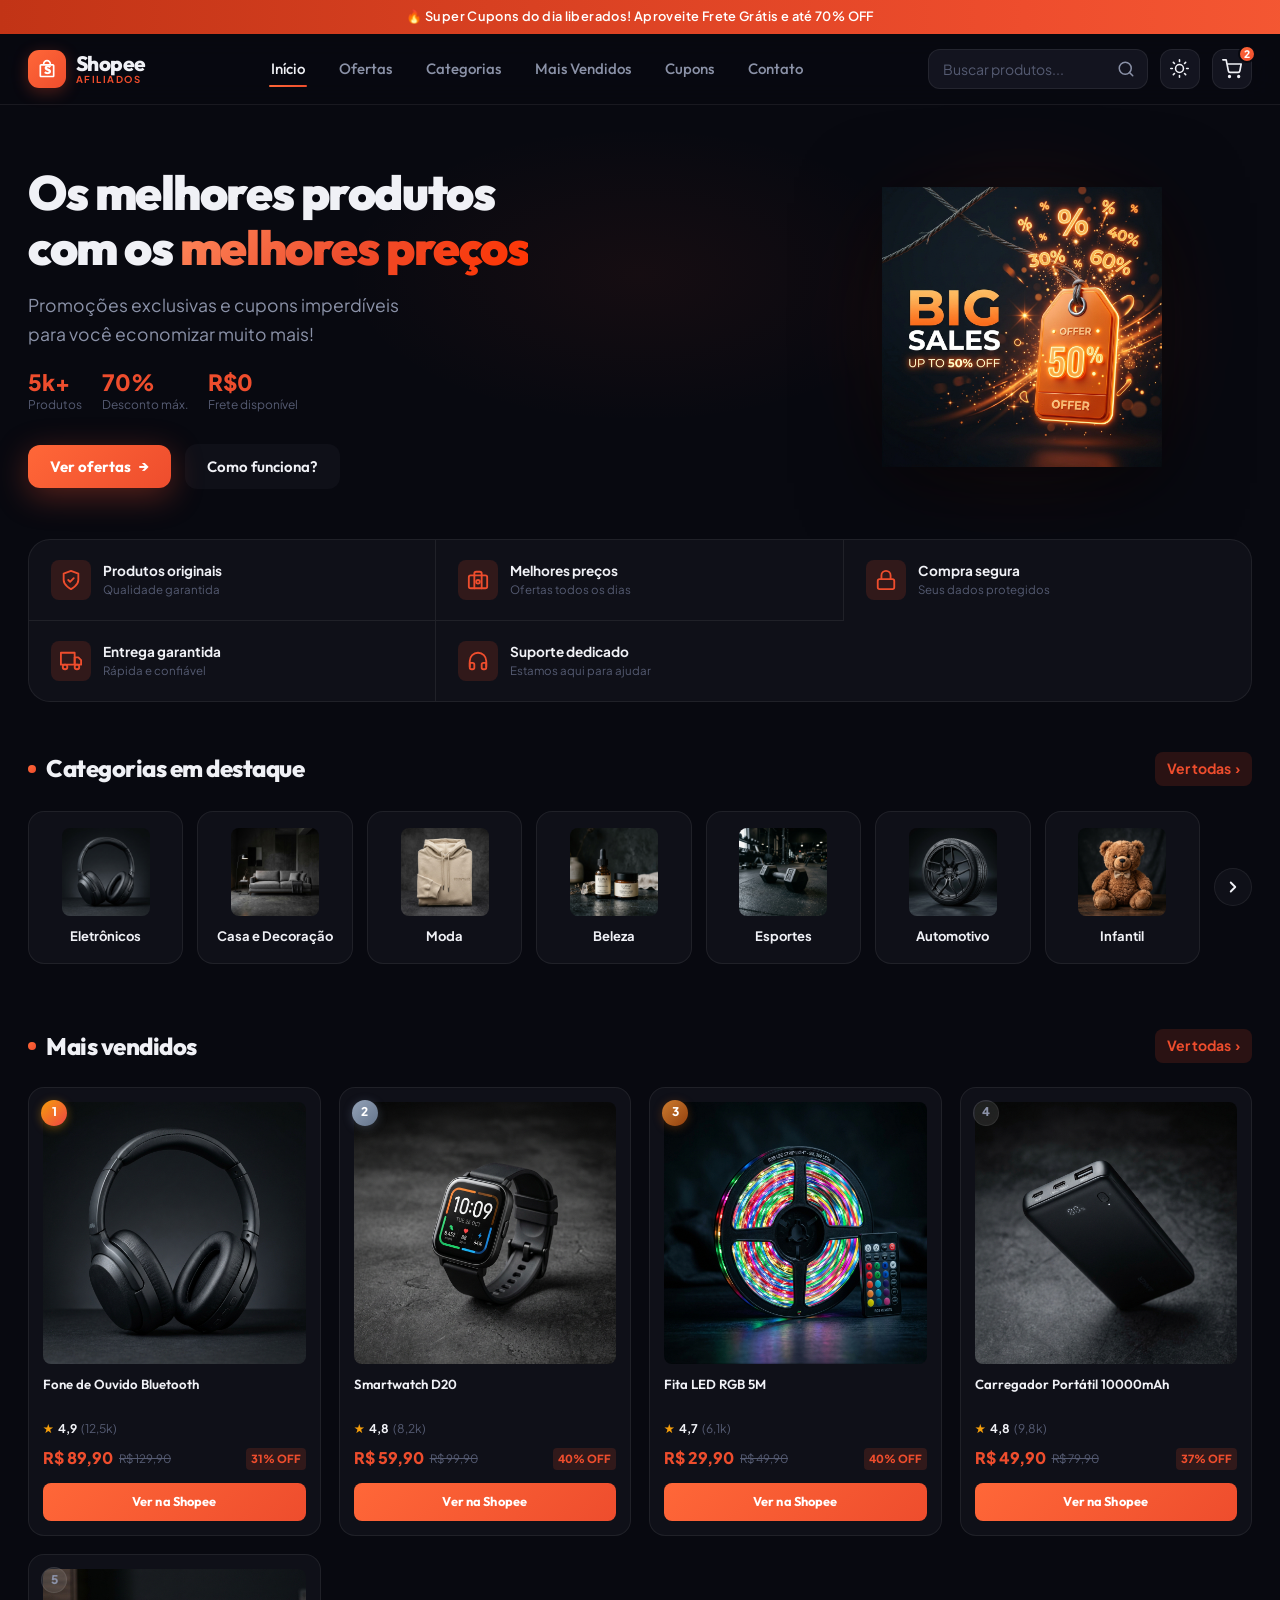
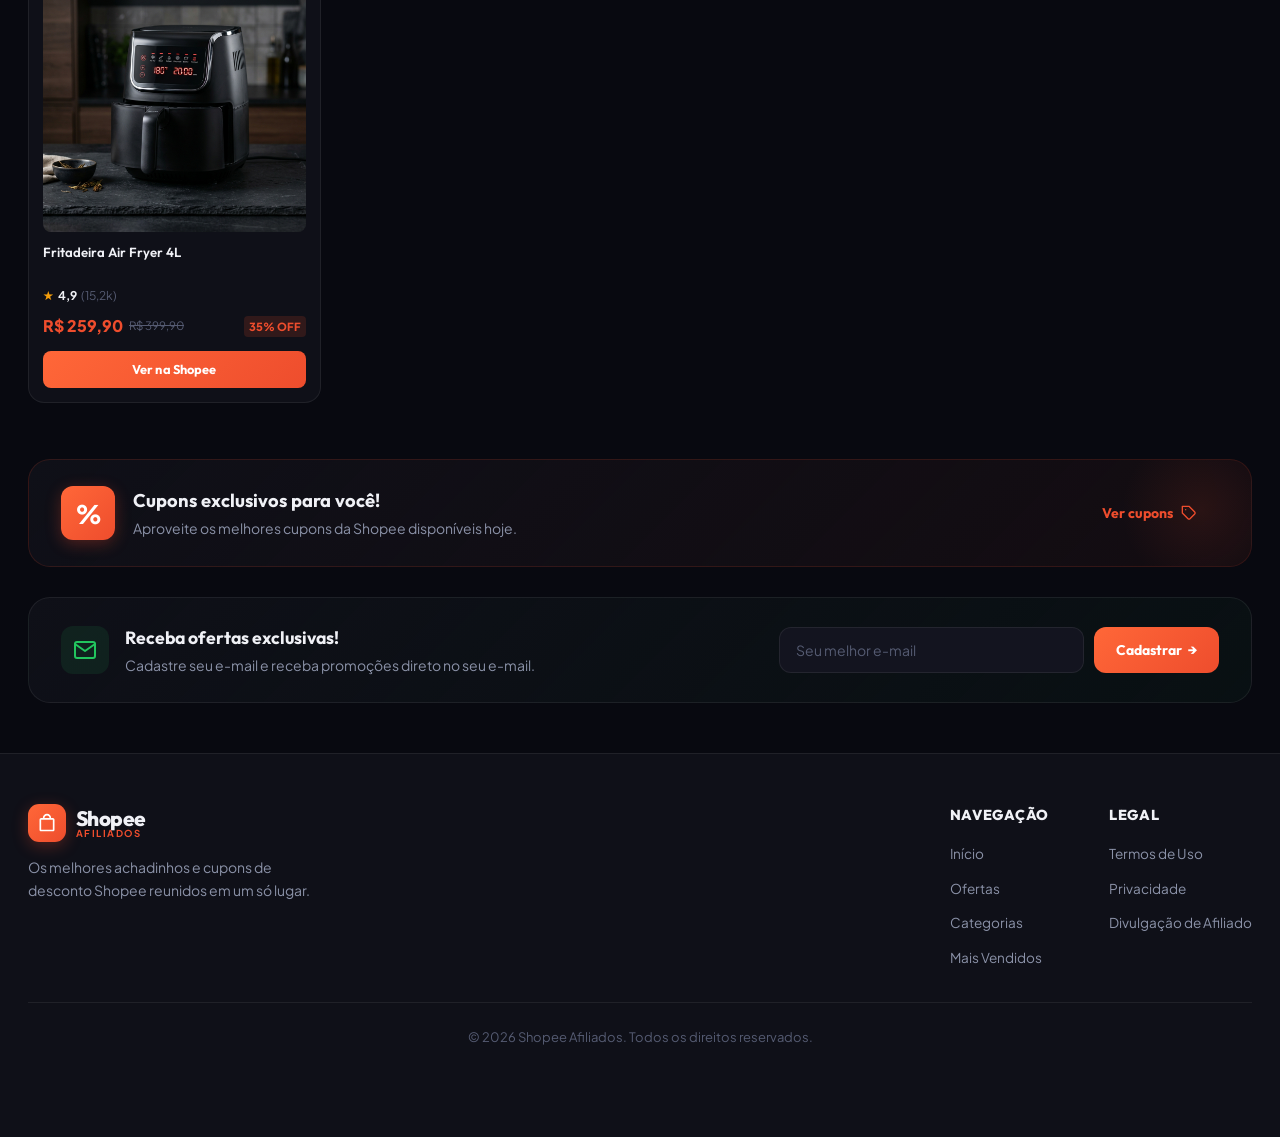
==== commit fd2ef3b8: "Add files via upload" ====
--- a/index.html
+++ b/index.html
@@ -4,12 +4,12 @@
   <meta charset="UTF-8">
   <meta name="viewport" content="width=device-width, initial-scale=1.0">
   <title>Shopee Afiliados | Os melhores produtos com os melhores preços</title>
-  <meta name="description" content="Encontre as melhores ofertas, promoções exclusivas e cupons de desconto da Shopee reunidos em um só lugar. Economize muito mais!">
+  <meta name="description" content="Promoções exclusivas e cupons imperdíveis para você economizar muito mais!">
   
   <!-- Favicon -->
   <link rel="icon" href="data:image/svg+xml,<svg xmlns='http://www.w3.org/2000/svg' viewBox='0 0 24 24' fill='%23ee4d2d'><path d='M19 6h-2c0-2.76-2.24-5-5-5S7 3.24 7 6H5c-1.1 0-2 .9-2 2v12c0 1.1.9 2 2 2h14c1.1 0 2-.9 2-2V8c0-1.1-.9-2-2-2zm-7-3c1.66 0 3 1.34 3 3H9c0-1.66 1.34-3 3-3zm7 17H5V8h14v12z'/></svg>">
 
-  <!-- Google Fonts: Plus Jakarta Sans & Outfit -->
+  <!-- Google Fonts -->
   <link rel="preconnect" href="https://fonts.googleapis.com">
   <link rel="preconnect" href="https://fonts.gstatic.com" crossorigin>
   <link href="https://fonts.googleapis.com/css2?family=Outfit:wght@400;500;600;700;800&family=Plus+Jakarta+Sans:wght@400;500;600;700&display=swap" rel="stylesheet">
@@ -37,7 +37,7 @@
       </button>
 
       <!-- Logo Shopee Afiliados -->
-      <a href="#home" class="logo">
+      <a href="index.html" class="logo">
         <div class="logo-icon">
           <svg viewBox="0 0 24 24" fill="currentColor">
             <path d="M19 6h-2c0-2.76-2.24-5-5-5S7 3.24 7 6H5c-1.1 0-2 .9-2 2v12c0 1.1.9 2 2 2h14c1.1 0 2-.9 2-2V8c0-1.1-.9-2-2-2zm-7-3c1.66 0 3 1.34 3 3H9c0-1.66 1.34-3 3-3zm7 17H5V8h14v12z"/>
@@ -53,23 +53,20 @@
       <!-- Desktop Navigation Menu -->
       <nav class="desktop-nav" aria-label="Navegação Principal">
         <ul>
-          <li><a href="#home" class="nav-link active">Início</a></li>
-          <li><a href="#ofertas" class="nav-link">Ofertas</a></li>
-          <li><a href="#categorias" class="nav-link">Categorias</a></li>
-          <li><a href="#mais-vendidos" class="nav-link">Mais Vendidos</a></li>
-          <li><a href="#cupons" class="nav-link" id="navCupons">Cupons</a></li>
-          <li><a href="#como-funciona" class="nav-link" id="navComoFunciona">Como Funciona</a></li>
+          <li><a href="index.html" class="nav-link active">Início</a></li>
+          <li><a href="ofertas.html" class="nav-link">Ofertas</a></li>
+          <li><a href="categorias.html" class="nav-link">Categorias</a></li>
+          <li><a href="mais-vendidos.html" class="nav-link">Mais Vendidos</a></li>
+          <li><a href="ofertas.html#cupons" class="nav-link" id="navCupons">Cupons</a></li>
           <li><a href="#contato" class="nav-link">Contato</a></li>
-          <li><a href="dashboard.html" target="_blank" class="nav-link nav-dashboard-link" style="color: #ee4d2d; font-weight: 700; display: flex; align-items: center; gap: 5px;">📊 Painel</a></li>
         </ul>
       </nav>
 
       <!-- Search and Header Actions -->
       <div class="header-actions">
-        <!-- Search Bar (Desktop) -->
         <div class="search-box">
           <input type="text" id="searchInput" placeholder="Buscar produtos..." autocomplete="off">
-          <button type="button" class="search-btn" id="searchBtn" aria-label="Pesquisar">
+          <button type="button" class="search-btn" aria-label="Pesquisar">
             <svg width="18" height="18" viewBox="0 0 24 24" fill="none" stroke="currentColor" stroke-width="2" stroke-linecap="round" stroke-linejoin="round">
               <circle cx="11" cy="11" r="8"></circle>
               <line x1="21" y1="21" x2="16.65" y2="16.65"></line>
@@ -77,15 +74,6 @@
           </button>
         </div>
 
-        <!-- Mobile Search Trigger Button -->
-        <button class="mobile-search-btn" id="mobileSearchTrigger" aria-label="Buscar">
-          <svg width="20" height="20" viewBox="0 0 24 24" fill="none" stroke="currentColor" stroke-width="2" stroke-linecap="round" stroke-linejoin="round">
-            <circle cx="11" cy="11" r="8"></circle>
-            <line x1="21" y1="21" x2="16.65" y2="16.65"></line>
-          </svg>
-        </button>
-
-        <!-- Theme Mode Toggle (Sun/Moon) -->
         <button class="icon-btn theme-toggle" id="themeToggle" aria-label="Alternar tema" title="Modo Claro/Escuro">
           <svg class="sun-icon" width="19" height="19" viewBox="0 0 24 24" fill="none" stroke="currentColor" stroke-width="2" stroke-linecap="round" stroke-linejoin="round">
             <circle cx="12" cy="12" r="5"></circle>
@@ -100,27 +88,20 @@
           </svg>
         </button>
 
-        <!-- Cart/Wishlist Badge Icon -->
-        <a href="#mais-vendidos" class="icon-btn cart-btn" id="cartBtn" aria-label="Ver itens salvos" title="Ofertas Salvas">
+        <a href="ofertas.html" class="icon-btn cart-btn" aria-label="Carrinho" title="Minhas Ofertas">
           <svg width="20" height="20" viewBox="0 0 24 24" fill="none" stroke="currentColor" stroke-width="2" stroke-linecap="round" stroke-linejoin="round">
             <circle cx="9" cy="21" r="1"></circle>
             <circle cx="20" cy="21" r="1"></circle>
             <path d="M1 1h4l2.68 13.39a2 2 0 0 0 2 1.61h9.72a2 2 0 0 0 2-1.61L23 6H6"></path>
           </svg>
-          <span class="badge" id="cartBadge">2</span>
+          <span class="badge">2</span>
         </a>
       </div>
 
-    </div>
-
-    <!-- Mobile Search Expandable Bar -->
-    <div class="mobile-search-bar" id="mobileSearchBar">
-      <input type="text" id="mobileSearchInput" placeholder="Buscar produtos, cupons ou marcas...">
-      <button type="button" class="close-search-btn" id="closeSearchBtn">✕</button>
     </div>
   </header>
 
-  <!-- Mobile Navigation Drawer Overlay -->
+  <!-- Mobile Drawer Menu -->
   <div class="drawer-overlay" id="drawerOverlay"></div>
   <aside class="mobile-drawer" id="mobileDrawer">
     <div class="drawer-header">
@@ -129,7 +110,6 @@
           <svg viewBox="0 0 24 24" fill="currentColor">
             <path d="M19 6h-2c0-2.76-2.24-5-5-5S7 3.24 7 6H5c-1.1 0-2 .9-2 2v12c0 1.1.9 2 2 2h14c1.1 0 2-.9 2-2V8c0-1.1-.9-2-2-2zm-7-3c1.66 0 3 1.34 3 3H9c0-1.66 1.34-3 3-3zm7 17H5V8h14v12z"/>
           </svg>
-          <span class="logo-badge-s">S</span>
         </div>
         <div class="logo-text">
           <span class="brand-name">Shopee</span>
@@ -139,127 +119,133 @@
       <button class="drawer-close" id="drawerClose">✕</button>
     </div>
     <ul class="drawer-nav">
-      <li><a href="#home" class="drawer-link active">🏠 Início</a></li>
-      <li><a href="#ofertas" class="drawer-link">🔥 Ofertas do Dia</a></li>
-      <li><a href="#categorias" class="drawer-link">🗂️ Categorias</a></li>
-      <li><a href="#mais-vendidos" class="drawer-link">⭐ Mais Vendidos</a></li>
-      <li><a href="#cupons" class="drawer-link" id="drawerCupons">🎟️ Cupons de Desconto</a></li>
-      <li><a href="#como-funciona" class="drawer-link" id="drawerComoFunciona">❓ Como Funciona</a></li>
+      <li><a href="index.html" class="drawer-link active">🏠 Início</a></li>
+      <li><a href="ofertas.html" class="drawer-link">🔥 Ofertas</a></li>
+      <li><a href="categorias.html" class="drawer-link">🗂️ Categorias</a></li>
+      <li><a href="mais-vendidos.html" class="drawer-link">⭐ Mais Vendidos</a></li>
+      <li><a href="ofertas.html#cupons" class="drawer-link">🎟️ Cupons</a></li>
       <li><a href="#contato" class="drawer-link">✉️ Contato</a></li>
-      <li><a href="dashboard.html" target="_blank" class="drawer-link" style="color: #ee4d2d; font-weight: 700;">📊 Painel de Afiliado</a></li>
     </ul>
-    <div class="drawer-footer">
-      <a href="https://shopee.com.br" target="_blank" rel="noopener noreferrer" class="btn btn-primary btn-block">
-        Ir para o App Shopee 🛍️
-      </a>
-    </div>
   </aside>
 
   <!-- Main Content Container -->
   <main class="main-content" id="home">
 
-    <!-- Hero Section -->
-    <section class="hero-section" id="ofertas">
+    <!-- Hero Section for Início -->
+    <section class="hero-section">
       <div class="hero-container">
         
-        <!-- Left Hero Content -->
-        <div class="hero-content">
-          <h1 class="hero-title">
+        <!-- Hero Text -->
+        <div class="hero-text-content">
+          <h1 class="hero-heading">
             Os melhores produtos <br>
-            com os <span class="gradient-text">melhores preços</span>
+            com os <span class="hero-highlight">melhores preços</span>
           </h1>
-          <p class="hero-subtitle">
-            Promoções exclusivas e cupons imperdíveis para você economizar muito mais!
+          <p class="hero-subtext">
+            Promoções exclusivas e cupons imperdíveis <br>
+            para você economizar muito mais!
           </p>
+          <!-- Hero Stats -->
+          <div class="hero-stats">
+            <div class="hero-stat">
+              <strong>5k+</strong>
+              <span>Produtos</span>
+            </div>
+            <div class="hero-stat">
+              <strong>70%</strong>
+              <span>Desconto máx.</span>
+            </div>
+            <div class="hero-stat">
+              <strong>R$0</strong>
+              <span>Frete disponível</span>
+            </div>
+          </div>
           <div class="hero-actions">
-            <a href="#mais-vendidos" class="btn btn-primary btn-glow">
-              Ver ofertas
-              <span class="btn-arrow">→</span>
+            <a href="ofertas.html" class="btn btn-primary btn-hero-cta">
+              Ver ofertas <span class="arrow">→</span>
             </a>
-            <button class="btn btn-glass" id="openHowItWorksBtn">
+            <button class="btn btn-outline-hero" id="openHowItWorksBtn">
               Como funciona?
             </button>
           </div>
         </div>
 
-        <!-- Right Hero Visual Banner -->
-        <div class="hero-visual">
-          <div class="hero-glow-effect"></div>
-          <div class="hero-image-wrapper">
-            <img src="assets/images/hero-banner.jpg" alt="Shopee Ofertas em Destaque" class="hero-img">
-          </div>
+        <!-- Hero Visual 3D Graphic Composition -->
+        <div class="hero-visual-content">
+          <div class="hero-glow"></div>
+          <img src="assets/images/hero-discount-3d.png" alt="Shopee Produtos e Ofertas 3D" class="hero-3d-img">
         </div>
 
       </div>
     </section>
 
-    <!-- Trust Badges / Benefits Bar -->
-    <section class="trust-bar" id="beneficios">
+    <!-- Trust Badges Bar (5 Items Grid) -->
+    <section class="trust-bar">
       <div class="trust-container">
         
-        <div class="trust-item">
-          <div class="trust-icon">
-            <svg width="24" height="24" viewBox="0 0 24 24" fill="none" stroke="currentColor" stroke-width="1.8" stroke-linecap="round" stroke-linejoin="round">
+        <div class="trust-card">
+          <div class="trust-icon-box">
+            <svg width="22" height="22" viewBox="0 0 24 24" fill="none" stroke="currentColor" stroke-width="2" stroke-linecap="round" stroke-linejoin="round">
               <path d="M12 22s8-4 8-10V5l-8-3-8 3v7c0 6 8 10 8 10z"></path>
               <polyline points="9 12 11 14 15 10"></polyline>
             </svg>
           </div>
-          <div class="trust-text">
+          <div class="trust-info">
             <strong>Produtos originais</strong>
             <span>Qualidade garantida</span>
           </div>
         </div>
 
-        <div class="trust-item">
-          <div class="trust-icon">
-            <svg width="24" height="24" viewBox="0 0 24 24" fill="none" stroke="currentColor" stroke-width="1.8" stroke-linecap="round" stroke-linejoin="round">
+        <div class="trust-card">
+          <div class="trust-icon-box">
+            <svg width="22" height="22" viewBox="0 0 24 24" fill="none" stroke="currentColor" stroke-width="2" stroke-linecap="round" stroke-linejoin="round">
               <rect x="2" y="7" width="20" height="14" rx="2" ry="2"></rect>
               <path d="M16 21V5a2 2 0 0 0-2-2h-4a2 2 0 0 0-2 2v16"></path>
               <circle cx="12" cy="14" r="2"></circle>
             </svg>
           </div>
-          <div class="trust-text">
+          <div class="trust-info">
             <strong>Melhores preços</strong>
             <span>Ofertas todos os dias</span>
           </div>
         </div>
 
-        <div class="trust-item">
-          <div class="trust-icon">
-            <svg width="24" height="24" viewBox="0 0 24 24" fill="none" stroke="currentColor" stroke-width="1.8" stroke-linecap="round" stroke-linejoin="round">
+        <div class="trust-card">
+          <div class="trust-icon-box">
+            <svg width="22" height="22" viewBox="0 0 24 24" fill="none" stroke="currentColor" stroke-width="2" stroke-linecap="round" stroke-linejoin="round">
               <rect x="3" y="11" width="18" height="11" rx="2" ry="2"></rect>
               <path d="M7 11V7a5 5 0 0 1 10 0v4"></path>
             </svg>
           </div>
-          <div class="trust-text">
+          <div class="trust-info">
             <strong>Compra segura</strong>
             <span>Seus dados protegidos</span>
           </div>
         </div>
 
-        <div class="trust-item">
-          <div class="trust-icon">
-            <svg width="24" height="24" viewBox="0 0 24 24" fill="none" stroke="currentColor" stroke-width="1.8" stroke-linecap="round" stroke-linejoin="round">
+        <div class="trust-card">
+          <div class="trust-icon-box">
+            <svg width="22" height="22" viewBox="0 0 24 24" fill="none" stroke="currentColor" stroke-width="2" stroke-linecap="round" stroke-linejoin="round">
               <rect x="1" y="3" width="15" height="13"></rect>
               <polygon points="16 8 20 8 23 11 23 16 16 16 16 8"></polygon>
               <circle cx="5.5" cy="18.5" r="2.5"></circle>
               <circle cx="18.5" cy="18.5" r="2.5"></circle>
             </svg>
           </div>
-          <div class="trust-text">
+          <div class="trust-info">
             <strong>Entrega garantida</strong>
             <span>Rápida e confiável</span>
           </div>
         </div>
 
-        <div class="trust-item">
-          <div class="trust-icon">
-            <svg width="24" height="24" viewBox="0 0 24 24" fill="none" stroke="currentColor" stroke-width="1.8" stroke-linecap="round" stroke-linejoin="round">
+        <div class="trust-card">
+          <div class="trust-icon-box">
+            <svg width="22" height="22" viewBox="0 0 24 24" fill="none" stroke="currentColor" stroke-width="2" stroke-linecap="round" stroke-linejoin="round">
               <path d="M3 18v-6a9 9 0 0 1 18 0v6"></path>
               <path d="M21 19a2 2 0 0 1-2 2h-1a2 2 0 0 1-2-2v-3a2 2 0 0 1 2-2h3zM3 19a2 2 0 0 0 2 2h1a2 2 0 0 0 2-2v-3a2 2 0 0 0-2-2H3z"></path>
             </svg>
           </div>
-          <div class="trust-text">
+          <div class="trust-info">
             <strong>Suporte dedicado</strong>
             <span>Estamos aqui para ajudar</span>
           </div>
@@ -268,256 +254,205 @@
       </div>
     </section>
 
-    <!-- Featured Categories Section -->
-    <section class="section categories-section" id="categorias">
+    <!-- Categorias em Destaque Section -->
+    <section class="section-categories" id="categorias">
       <div class="section-container">
         
-        <div class="section-header">
-          <h2 class="section-title">Categorias em destaque</h2>
-          <a href="#categorias" class="see-all-link" id="seeAllCategories">
-            Ver todas <span class="arrow">›</span>
+        <div class="section-header-row">
+          <h2 class="section-title"><span class="section-title-dot"></span>Categorias em destaque</h2>
+          <a href="ofertas.html" class="see-all-link">Ver todas <span class="arrow">›</span></a>
+        </div>
+
+        <div class="categories-grid-container" id="categoriesContainer">
+          
+          <a href="ofertas.html" class="category-item-card" data-cat="eletronicos">
+            <div class="cat-img-box">
+              <img src="assets/images/cat-eletronicos.jpg" alt="Eletrônicos" loading="lazy">
+            </div>
+            <span class="cat-title">Eletrônicos</span>
           </a>
-        </div>
-
-        <div class="categories-wrapper">
-          <div class="categories-grid" id="categoriesContainer">
-            
-            <div class="category-card" data-cat="eletronicos">
-              <div class="cat-img-box">
-                <img src="assets/images/cat-eletronicos.jpg" alt="Eletrônicos" loading="lazy">
-              </div>
-              <span class="cat-name">Eletrônicos</span>
-            </div>
-
-            <div class="category-card" data-cat="casa">
-              <div class="cat-img-box">
-                <img src="assets/images/cat-sofa.jpg" alt="Casa e Decoração" loading="lazy">
-              </div>
-              <span class="cat-name">Casa e Decoração</span>
-            </div>
-
-            <div class="category-card" data-cat="moda">
-              <div class="cat-img-box">
-                <img src="assets/images/cat-moda.jpg" alt="Moda" loading="lazy">
-              </div>
-              <span class="cat-name">Moda</span>
-            </div>
-
-            <div class="category-card" data-cat="beleza">
-              <div class="cat-img-box">
-                <img src="assets/images/cat-beleza.jpg" alt="Beleza" loading="lazy">
-              </div>
-              <span class="cat-name">Beleza</span>
-            </div>
-
-            <div class="category-card" data-cat="esportes">
-              <div class="cat-img-box">
-                <img src="assets/images/cat-esportes.jpg" alt="Esportes" loading="lazy">
-              </div>
-              <span class="cat-name">Esportes</span>
-            </div>
-
-            <div class="category-card" data-cat="automotivo">
-              <div class="cat-img-box">
-                <img src="assets/images/cat-automotivo.jpg" alt="Automotivo" loading="lazy">
-              </div>
-              <span class="cat-name">Automotivo</span>
-            </div>
-
-            <div class="category-card" data-cat="infantil">
-              <div class="cat-img-box">
-                <img src="assets/images/cat-infantil.jpg" alt="Infantil" loading="lazy">
-              </div>
-              <span class="cat-name">Infantil</span>
-            </div>
-
-          </div>
-
-          <!-- Carousel Next Button (Desktop) -->
-          <button class="carousel-arrow next" id="catNextBtn" aria-label="Rolar categorias">
-            <svg width="20" height="20" viewBox="0 0 24 24" fill="none" stroke="currentColor" stroke-width="2.5" stroke-linecap="round" stroke-linejoin="round">
+
+          <a href="ofertas.html" class="category-item-card" data-cat="casa">
+            <div class="cat-img-box">
+              <img src="assets/images/cat-sofa.jpg" alt="Casa e Decoração" loading="lazy">
+            </div>
+            <span class="cat-title">Casa e Decoração</span>
+          </a>
+
+          <a href="ofertas.html" class="category-item-card" data-cat="moda">
+            <div class="cat-img-box">
+              <img src="assets/images/cat-moda.jpg" alt="Moda" loading="lazy">
+            </div>
+            <span class="cat-title">Moda</span>
+          </a>
+
+          <a href="ofertas.html" class="category-item-card" data-cat="beleza">
+            <div class="cat-img-box">
+              <img src="assets/images/cat-beleza.jpg" alt="Beleza" loading="lazy">
+            </div>
+            <span class="cat-title">Beleza</span>
+          </a>
+
+          <a href="ofertas.html" class="category-item-card" data-cat="esportes">
+            <div class="cat-img-box">
+              <img src="assets/images/cat-esportes.jpg" alt="Esportes" loading="lazy">
+            </div>
+            <span class="cat-title">Esportes</span>
+          </a>
+
+          <a href="ofertas.html" class="category-item-card" data-cat="automotivo">
+            <div class="cat-img-box">
+              <img src="assets/images/cat-automotivo.jpg" alt="Automotivo" loading="lazy">
+            </div>
+            <span class="cat-title">Automotivo</span>
+          </a>
+
+          <a href="ofertas.html" class="category-item-card" data-cat="infantil">
+            <div class="cat-img-box">
+              <img src="assets/images/cat-infantil.jpg" alt="Infantil" loading="lazy">
+            </div>
+            <span class="cat-title">Infantil</span>
+          </a>
+
+          <button type="button" class="carousel-arrow-btn" id="catNextBtn" aria-label="Rolar categorias">
+            <svg width="18" height="18" viewBox="0 0 24 24" fill="none" stroke="currentColor" stroke-width="2.5" stroke-linecap="round" stroke-linejoin="round">
               <polyline points="9 18 15 12 9 6"></polyline>
             </svg>
           </button>
+
         </div>
 
       </div>
     </section>
 
-    <!-- Best Sellers Section ("Mais Vendidos") -->
-    <section class="section bestsellers-section" id="mais-vendidos">
+    <!-- Mais Vendidos Section -->
+    <section class="section-bestsellers" id="mais-vendidos">
       <div class="section-container">
         
-        <div class="section-header">
-          <div>
-            <h2 class="section-title">Mais vendidos</h2>
-            <div class="live-bot-status" id="botStatusBadge">
-              <span class="pulse-dot"></span>
-              <span id="botStatusText">Robô Shopee Ativo • Ofertas com até 70% OFF</span>
-            </div>
-          </div>
-          <a href="#mais-vendidos" class="see-all-link" id="seeAllBestSellers">
-            Ver todas <span class="arrow">›</span>
-          </a>
-        </div>
-
-        <!-- Products Container: Adapts dynamically via CSS -->
-        <!-- On Desktop: 5-column Cards Grid -->
-        <!-- On Mobile: Sleek Vertical List matching the mockup -->
-        <div class="products-grid" id="productsContainer">
+        <div class="section-header-row">
+          <h2 class="section-title"><span class="section-title-dot"></span>Mais vendidos</h2>
+          <a href="ofertas.html" class="see-all-link">Ver todas <span class="arrow">›</span></a>
+        </div>
+
+        <div class="bestsellers-grid">
           
-          <!-- Product Card 1 -->
-          <div class="product-item" data-id="1">
-            <div class="rank-badge rank-1">1</div>
-            <div class="prod-thumb">
-              <img src="assets/images/prod-faca.jpg" alt="Faca De Caça Pesca Churrasco Luxo Personalizada" loading="lazy">
-            </div>
-            <div class="prod-details">
-              <h3 class="prod-title">Faca De Caça Pesca Churrasco Luxo Personalizada com seu Nome Gravado</h3>
-              <div class="prod-rating">
+          <!-- Rank Item 1 -->
+          <div class="bestseller-card">
+            <div class="rank-number rank-1">1</div>
+            <div class="bestseller-thumb">
+              <img src="assets/images/prod-fone.jpg" alt="Fone de Ouvido Bluetooth" loading="lazy">
+            </div>
+            <div class="bestseller-info">
+              <h3 class="bestseller-title">Fone de Ouvido Bluetooth</h3>
+              <div class="bestseller-rating">
                 <span class="star">★</span>
-                <span class="rate-num">4,9</span>
-                <span class="rate-count">(8,4k)</span>
-              </div>
-              <div class="prod-pricing">
-                <span class="curr-price">R$ 68,90</span>
-                <span class="old-price">R$ 139,90</span>
-                <span class="off-badge">51% OFF</span>
-              </div>
-            </div>
-            <div class="prod-actions">
-              <a href="https://shopee.com.br/Faca-De-Ca%C3%A7a-Pesca-Churrasco-Luxo-Personalizada-com-seu-Nome-Gravado-i.552841607.22993928341?extraParams=%7B%22display_model_id%22%3A209606531649%2C%22model_selection_logic%22%3A3%7D&aff_id=1836460594" target="_blank" rel="noopener noreferrer" class="btn btn-primary btn-product">
+                <span class="rate">4,9</span>
+                <span class="count">(12,5k)</span>
+              </div>
+              <div class="bestseller-pricing">
+                <span class="curr">R$ 89,90</span>
+                <span class="old">R$ 129,90</span>
+                <span class="disc-tag">31% OFF</span>
+              </div>
+              <a href="https://shopee.com.br?aff_id=1836460594" target="_blank" rel="noopener noreferrer" class="btn btn-shopee btn-card-action">
                 Ver na Shopee
               </a>
-              <div class="mobile-chevron">
-                <svg width="20" height="20" viewBox="0 0 24 24" fill="none" stroke="currentColor" stroke-width="2.5" stroke-linecap="round" stroke-linejoin="round">
-                  <polyline points="9 18 15 12 9 6"></polyline>
-                </svg>
-              </div>
-            </div>
-          </div>
-
-          <!-- Product Card 2 -->
-          <div class="product-item" data-id="2">
-            <div class="rank-badge rank-2">2</div>
-            <div class="prod-thumb">
-              <img src="assets/images/prod-oculos.jpg" alt="Óculos Sol Esportivo Máscara Ciclismo" loading="lazy">
-            </div>
-            <div class="prod-details">
-              <h3 class="prod-title">Óculos Sol Esportivo Máscara Lente Azul Espelhado Ciclismo Bike MTB UV400</h3>
-              <div class="prod-rating">
+            </div>
+          </div>
+
+          <!-- Rank Item 2 -->
+          <div class="bestseller-card">
+            <div class="rank-number rank-2">2</div>
+            <div class="bestseller-thumb">
+              <img src="assets/images/prod-smartwatch.jpg" alt="Smartwatch D20" loading="lazy">
+            </div>
+            <div class="bestseller-info">
+              <h3 class="bestseller-title">Smartwatch D20</h3>
+              <div class="bestseller-rating">
                 <span class="star">★</span>
-                <span class="rate-num">4,9</span>
-                <span class="rate-count">(12,1k)</span>
-              </div>
-              <div class="prod-pricing">
-                <span class="curr-price">R$ 24,90</span>
-                <span class="old-price">R$ 83,00</span>
-                <span class="off-badge">70% OFF</span>
-              </div>
-            </div>
-            <div class="prod-actions">
-              <a href="https://shopee.com.br/%C3%93culos-Sol-Esportivo-Mascara-Branco-Lente-Azul-Espelhado-Ciclismo-Bike-MTB-UV400-Corrida-Pesca-Masculino-i.1138019028.58262941970?extraParams=%7B%22display_model_id%22%3A209190888517%2C%22model_selection_logic%22%3A3%7D&aff_id=1836460594" target="_blank" rel="noopener noreferrer" class="btn btn-primary btn-product">
+                <span class="rate">4,8</span>
+                <span class="count">(8,2k)</span>
+              </div>
+              <div class="bestseller-pricing">
+                <span class="curr">R$ 59,90</span>
+                <span class="old">R$ 99,90</span>
+                <span class="disc-tag">40% OFF</span>
+              </div>
+              <a href="https://shopee.com.br?aff_id=1836460594" target="_blank" rel="noopener noreferrer" class="btn btn-shopee btn-card-action">
                 Ver na Shopee
               </a>
-              <div class="mobile-chevron">
-                <svg width="20" height="20" viewBox="0 0 24 24" fill="none" stroke="currentColor" stroke-width="2.5" stroke-linecap="round" stroke-linejoin="round">
-                  <polyline points="9 18 15 12 9 6"></polyline>
-                </svg>
-              </div>
-            </div>
-          </div>
-
-          <!-- Product Card 3 -->
-          <div class="product-item" data-id="3">
-            <div class="rank-badge rank-3">3</div>
-            <div class="prod-thumb">
-              <img src="assets/images/prod-pulseira.jpg" alt="Pulseira Oceano Silicone Apple Watch" loading="lazy">
-            </div>
-            <div class="prod-details">
-              <h3 class="prod-title">Pulseira Oceano Silicone Para Apple Watch e Iwo 38mm até 49mm Ultra</h3>
-              <div class="prod-rating">
+            </div>
+          </div>
+
+          <!-- Rank Item 3 -->
+          <div class="bestseller-card">
+            <div class="rank-number rank-3">3</div>
+            <div class="bestseller-thumb">
+              <img src="assets/images/prod-fita-led.jpg" alt="Fita LED RGB 5M" loading="lazy">
+            </div>
+            <div class="bestseller-info">
+              <h3 class="bestseller-title">Fita LED RGB 5M</h3>
+              <div class="bestseller-rating">
                 <span class="star">★</span>
-                <span class="rate-num">4,8</span>
-                <span class="rate-count">(19,8k)</span>
-              </div>
-              <div class="prod-pricing">
-                <span class="curr-price">R$ 14,90</span>
-                <span class="old-price">R$ 49,90</span>
-                <span class="off-badge">70% OFF</span>
-              </div>
-            </div>
-            <div class="prod-actions">
-              <a href="https://shopee.com.br/Pulseira-Oceano-Silicone-Para-Apple-Watch-e-Iwo-38mm-40mm-41mm-42mm-44mm-45mm-49mm-Ultra-serie-8-i.1242297287.22693870278?extraParams=%7B%22display_model_id%22%3A159783299485%2C%22model_selection_logic%22%3A3%7D&aff_id=1836460594" target="_blank" rel="noopener noreferrer" class="btn btn-primary btn-product">
+                <span class="rate">4,7</span>
+                <span class="count">(6,1k)</span>
+              </div>
+              <div class="bestseller-pricing">
+                <span class="curr">R$ 29,90</span>
+                <span class="old">R$ 49,90</span>
+                <span class="disc-tag">40% OFF</span>
+              </div>
+              <a href="https://shopee.com.br?aff_id=1836460594" target="_blank" rel="noopener noreferrer" class="btn btn-shopee btn-card-action">
                 Ver na Shopee
               </a>
-              <div class="mobile-chevron">
-                <svg width="20" height="20" viewBox="0 0 24 24" fill="none" stroke="currentColor" stroke-width="2.5" stroke-linecap="round" stroke-linejoin="round">
-                  <polyline points="9 18 15 12 9 6"></polyline>
-                </svg>
-              </div>
-            </div>
-          </div>
-
-          <!-- Product Card 4 -->
-          <div class="product-item" data-id="4">
-            <div class="rank-badge rank-default">4</div>
-            <div class="prod-thumb">
+            </div>
+          </div>
+
+          <!-- Rank Item 4 -->
+          <div class="bestseller-card">
+            <div class="rank-number rank-default">4</div>
+            <div class="bestseller-thumb">
               <img src="assets/images/prod-carregador.jpg" alt="Carregador Portátil 10000mAh" loading="lazy">
             </div>
-            <div class="prod-details">
-              <h3 class="prod-title">Carregador Portátil 10000mAh</h3>
-              <div class="prod-rating">
+            <div class="bestseller-info">
+              <h3 class="bestseller-title">Carregador Portátil 10000mAh</h3>
+              <div class="bestseller-rating">
                 <span class="star">★</span>
-                <span class="rate-num">4,8</span>
-                <span class="rate-count">(9,8k)</span>
-              </div>
-              <div class="prod-pricing">
-                <span class="curr-price">R$ 49,90</span>
-                <span class="old-price">R$ 79,90</span>
-                <span class="off-badge">37% OFF</span>
-              </div>
-            </div>
-            <div class="prod-actions">
-              <a href="https://shopee.com.br" target="_blank" rel="noopener noreferrer" class="btn btn-primary btn-product">
+                <span class="rate">4,8</span>
+                <span class="count">(9,8k)</span>
+              </div>
+              <div class="bestseller-pricing">
+                <span class="curr">R$ 49,90</span>
+                <span class="old">R$ 79,90</span>
+                <span class="disc-tag">37% OFF</span>
+              </div>
+              <a href="https://shopee.com.br?aff_id=1836460594" target="_blank" rel="noopener noreferrer" class="btn btn-shopee btn-card-action">
                 Ver na Shopee
               </a>
-              <div class="mobile-chevron">
-                <svg width="20" height="20" viewBox="0 0 24 24" fill="none" stroke="currentColor" stroke-width="2.5" stroke-linecap="round" stroke-linejoin="round">
-                  <polyline points="9 18 15 12 9 6"></polyline>
-                </svg>
-              </div>
-            </div>
-          </div>
-
-          <!-- Product Card 5 -->
-          <div class="product-item" data-id="5">
-            <div class="rank-badge rank-default">5</div>
-            <div class="prod-thumb">
+            </div>
+          </div>
+
+          <!-- Rank Item 5 -->
+          <div class="bestseller-card">
+            <div class="rank-number rank-default">5</div>
+            <div class="bestseller-thumb">
               <img src="assets/images/prod-airfryer.jpg" alt="Fritadeira Air Fryer 4L" loading="lazy">
             </div>
-            <div class="prod-details">
-              <h3 class="prod-title">Fritadeira Air Fryer 4L</h3>
-              <div class="prod-rating">
+            <div class="bestseller-info">
+              <h3 class="bestseller-title">Fritadeira Air Fryer 4L</h3>
+              <div class="bestseller-rating">
                 <span class="star">★</span>
-                <span class="rate-num">4,9</span>
-                <span class="rate-count">(15,2k)</span>
-              </div>
-              <div class="prod-pricing">
-                <span class="curr-price">R$ 259,90</span>
-                <span class="old-price">R$ 399,90</span>
-                <span class="off-badge">35% OFF</span>
-              </div>
-            </div>
-            <div class="prod-actions">
-              <a href="https://shopee.com.br" target="_blank" rel="noopener noreferrer" class="btn btn-primary btn-product">
+                <span class="rate">4,9</span>
+                <span class="count">(15,2k)</span>
+              </div>
+              <div class="bestseller-pricing">
+                <span class="curr">R$ 259,90</span>
+                <span class="old">R$ 399,90</span>
+                <span class="disc-tag">35% OFF</span>
+              </div>
+              <a href="https://shopee.com.br?aff_id=1836460594" target="_blank" rel="noopener noreferrer" class="btn btn-shopee btn-card-action">
                 Ver na Shopee
               </a>
-              <div class="mobile-chevron">
-                <svg width="20" height="20" viewBox="0 0 24 24" fill="none" stroke="currentColor" stroke-width="2.5" stroke-linecap="round" stroke-linejoin="round">
-                  <polyline points="9 18 15 12 9 6"></polyline>
-                </svg>
-              </div>
             </div>
           </div>
 
@@ -527,277 +462,158 @@
     </section>
 
     <!-- Coupons Banner Section -->
-    <section class="section coupons-section" id="cupons">
+    <section class="section-coupons" id="cupons">
       <div class="section-container">
-        
-        <div class="coupons-card">
-          <div class="coupon-left">
-            <div class="coupon-badge-icon">
-              <span>%</span>
-            </div>
-            <div class="coupon-info">
-              <h3 class="coupon-title">Cupons exclusivos para você!</h3>
-              <p class="coupon-desc">Aproveite os melhores cupons da Shopee disponíveis hoje.</p>
-            </div>
-          </div>
-          <div class="coupon-right">
-            <button class="btn btn-coupon" id="viewCouponsBtn">
-              <span>Ver cupons</span>
-              <svg width="18" height="18" viewBox="0 0 24 24" fill="none" stroke="currentColor" stroke-width="2" stroke-linecap="round" stroke-linejoin="round">
+        <div class="coupon-banner-card">
+          <div class="coupon-banner-left">
+            <div class="coupon-badge-icon">%</div>
+            <div class="coupon-banner-text">
+              <h3>Cupons exclusivos para você!</h3>
+              <p>Aproveite os melhores cupons da Shopee disponíveis hoje.</p>
+            </div>
+          </div>
+          <div class="coupon-banner-right">
+            <button class="btn btn-outline-coupon" id="viewCouponsBtn">
+              Ver cupons
+              <svg width="16" height="16" viewBox="0 0 24 24" fill="none" stroke="currentColor" stroke-width="2" stroke-linecap="round" stroke-linejoin="round">
                 <path d="M20.59 13.41l-7.17 7.17a2 2 0 0 1-2.83 0L2 12V2h10l8.59 8.59a2 2 0 0 1 0 2.82z"></path>
                 <line x1="7" y1="7" x2="7.01" y2="7"></line>
               </svg>
             </button>
           </div>
         </div>
-
       </div>
     </section>
 
-    <!-- Newsletter / Leads Bar Section -->
-    <section class="section newsletter-section" id="contato">
+    <!-- Newsletter Section -->
+    <section class="section-newsletter" id="contato">
       <div class="section-container">
-        
         <div class="newsletter-card">
           <div class="newsletter-left">
             <div class="mail-icon-box">
-              <svg width="26" height="26" viewBox="0 0 24 24" fill="none" stroke="currentColor" stroke-width="2" stroke-linecap="round" stroke-linejoin="round">
+              <svg width="24" height="24" viewBox="0 0 24 24" fill="none" stroke="currentColor" stroke-width="2" stroke-linecap="round" stroke-linejoin="round">
                 <path d="M4 4h16c1.1 0 2 .9 2 2v12c0 1.1-.9 2-2 2H4c-1.1 0-2-.9-2-2V6c0-1.1.9-2 2-2z"></path>
                 <polyline points="22,6 12,13 2,6"></polyline>
               </svg>
             </div>
-            <div class="newsletter-text">
-              <h3 class="news-title">Receba ofertas exclusivas!</h3>
-              <p class="news-subtitle">Cadastre seu e-mail e receba promoções direto no seu e-mail.</p>
-            </div>
-          </div>
-
+            <div class="newsletter-info">
+              <h3>Receba ofertas exclusivas!</h3>
+              <p>Cadastre seu e-mail e receba promoções direto no seu e-mail.</p>
+            </div>
+          </div>
           <form class="newsletter-form" id="newsletterForm">
             <input type="email" id="emailInput" placeholder="Seu melhor e-mail" required>
-            <button type="submit" class="btn btn-primary btn-newsletter">
-              <span>Cadastrar</span>
-              <svg width="18" height="18" viewBox="0 0 24 24" fill="none" stroke="currentColor" stroke-width="2.5" stroke-linecap="round" stroke-linejoin="round">
-                <line x1="5" y1="12" x2="19" y2="12"></line>
-                <polyline points="12 5 19 12 12 19"></polyline>
-              </svg>
+            <button type="submit" class="btn btn-primary btn-submit">
+              Cadastrar <span class="arrow">→</span>
             </button>
           </form>
         </div>
-
       </div>
     </section>
 
   </main>
+
+  <!-- Mobile Bottom Navigation Bar -->
+  <nav class="mobile-bottom-nav">
+    <a href="index.html" class="mobile-nav-tab active">
+      <svg width="20" height="20" viewBox="0 0 24 24" fill="currentColor">
+        <path d="M10 20v-6h4v6h5v-8h3L12 3 2 12h3v8z"/>
+      </svg>
+      <span>Início</span>
+    </a>
+    <a href="ofertas.html" class="mobile-nav-tab">
+      <svg width="20" height="20" viewBox="0 0 24 24" fill="currentColor">
+        <path d="M13.5 0.67s0.4 1.92-1.5 3.92c-1.6 1.6-1.5 3.3-0.1 4.7 1.8 1.8 4.3 0.2 4.3 0.2s0.8 1.4-0.4 3.1c-1.2 1.7-3.4 2.4-5.3 1.4-2.4-1.2-3.1-3.9-1.9-6.3 1.2-2.4 4.9-7 4.9-7zm-4.7 10.3c0.4 0.6 0.9 1.1 1.5 1.5-1.9 1.5-3.3 3.6-3.8 6-0.6 2.7 0.2 5.5 2 7.5 1.9 2 4.6 3 7.4 2.7 3.3-0.4 6.1-2.6 7.3-5.7 1.2-3.1 0.5-6.6-1.7-9-0.8-0.9-1.8-1.5-2.9-1.9 0.2 0.7 0.2 1.4 0.1 2.1-0.2 1.5-1.1 2.8-2.4 3.5-1.3 0.7-2.9 0.7-4.2 0-1.3-0.7-2.2-1.9-2.4-3.4-0.1-0.7-0.1-1.4 0.1-2.1-0.4-0.4-0.7-0.8-1-1.2z"/>
+      </svg>
+      <span>Ofertas</span>
+    </a>
+    <a href="#categorias" class="mobile-nav-tab">
+      <svg width="20" height="20" viewBox="0 0 24 24" fill="currentColor">
+        <path d="M4 11h6a1 1 0 0 0 1-1V4a1 1 0 0 0-1-1H4a1 1 0 0 0-1 1v6a1 1 0 0 0 1 1zm10 0h6a1 1 0 0 0 1-1V4a1 1 0 0 0-1-1h-6a1 1 0 0 0-1 1v6a1 1 0 0 0 1 1zM4 21h6a1 1 0 0 0 1-1v-6a1 1 0 0 0-1-1H4a1 1 0 0 0-1 1v6a1 1 0 0 0 1 1zm10 0h6a1 1 0 0 0 1-1v-6a1 1 0 0 0-1-1h-6a1 1 0 0 0-1 1v6a1 1 0 0 0 1 1z"/>
+      </svg>
+      <span>Categorias</span>
+    </a>
+    <a href="#cupons" class="mobile-nav-tab">
+      <svg width="20" height="20" viewBox="0 0 24 24" fill="currentColor">
+        <path d="M2.5 19h19a1.5 1.5 0 0 0 1.5-1.5v-11A1.5 1.5 0 0 0 21.5 5h-19A1.5 1.5 0 0 0 1 6.5v11A1.5 1.5 0 0 0 2.5 19zM9 8h6v2H9V8zm0 4h6v2H9v-2z"/>
+      </svg>
+      <span>Cupons</span>
+    </a>
+    <a href="dashboard.html" class="mobile-nav-tab">
+      <svg width="20" height="20" viewBox="0 0 24 24" fill="currentColor">
+        <path d="M12 12c2.21 0 4-1.79 4-4s-1.79-4-4-4-4 1.79-4 4 1.79 4 4 4zm0 2c-2.67 0-8 1.34-8 4v2h16v-2c0-2.66-5.33-4-8-4z"/>
+      </svg>
+      <span>Conta</span>
+    </a>
+  </nav>
 
   <!-- Footer -->
   <footer class="site-footer">
     <div class="footer-container">
-      <div class="footer-top">
-        <div class="footer-brand">
-          <div class="logo">
-            <div class="logo-icon">
-              <svg viewBox="0 0 24 24" fill="currentColor">
-                <path d="M19 6h-2c0-2.76-2.24-5-5-5S7 3.24 7 6H5c-1.1 0-2 .9-2 2v12c0 1.1.9 2 2 2h14c1.1 0 2-.9 2-2V8c0-1.1-.9-2-2-2zm-7-3c1.66 0 3 1.34 3 3H9c0-1.66 1.34-3 3-3zm7 17H5V8h14v12z"/>
-              </svg>
-              <span class="logo-badge-s">S</span>
-            </div>
-            <div class="logo-text">
-              <span class="brand-name">Shopee</span>
-              <span class="brand-sub">AFILIADOS</span>
-            </div>
-          </div>
-          <p class="footer-desc">
-            Portal de curadoria de ofertas, descontos e cupons oficiais da Shopee Brasil. Todas as compras são finalizadas com total segurança diretamente no site e aplicativo oficial da Shopee.
-          </p>
-        </div>
-
-        <div class="footer-links-group">
+      <div class="footer-brand">
+        <div class="logo">
+          <div class="logo-icon">
+            <svg viewBox="0 0 24 24" fill="currentColor">
+              <path d="M19 6h-2c0-2.76-2.24-5-5-5S7 3.24 7 6H5c-1.1 0-2 .9-2 2v12c0 1.1.9 2 2 2h14c1.1 0 2-.9 2-2V8c0-1.1-.9-2-2-2zm-7-3c1.66 0 3 1.34 3 3H9c0-1.66 1.34-3 3-3zm7 17H5V8h14v12z"/>
+            </svg>
+          </div>
+          <div class="logo-text">
+            <span class="brand-name">Shopee</span>
+            <span class="brand-sub">AFILIADOS</span>
+          </div>
+        </div>
+        <p class="footer-desc">Os melhores achadinhos e cupons de desconto Shopee reunidos em um só lugar.</p>
+      </div>
+
+      <div class="footer-links">
+        <div class="footer-col">
           <h4>Navegação</h4>
           <ul>
-            <li><a href="#home">Início</a></li>
-            <li><a href="#ofertas">Ofertas</a></li>
-            <li><a href="#categorias">Categorias</a></li>
-            <li><a href="#mais-vendidos">Mais Vendidos</a></li>
-            <li><a href="#cupons">Cupons</a></li>
+            <li><a href="index.html">Início</a></li>
+            <li><a href="ofertas.html">Ofertas</a></li>
+            <li><a href="categorias.html">Categorias</a></li>
+            <li><a href="mais-vendidos.html">Mais Vendidos</a></li>
           </ul>
         </div>
-
-        <div class="footer-links-group">
-          <h4>Garantias</h4>
+        <div class="footer-col">
+          <h4>Legal</h4>
           <ul>
-            <li><a href="#beneficios">Garantia Shopee</a></li>
-            <li><a href="#beneficios">Frete Grátis</a></li>
-            <li><a href="#beneficios">Reembolso Seguro</a></li>
-            <li><a href="#como-funciona" id="footerComoFunciona">Como Funciona o Programa</a></li>
+            <li><a href="#">Termos de Uso</a></li>
+            <li><a href="#">Privacidade</a></li>
+            <li><a href="#">Divulgação de Afiliado</a></li>
           </ul>
         </div>
       </div>
-
-      <div class="footer-bottom">
-        <p>© 2026 Shopee Afiliados. Todos os direitos reservados. Site participante do Programa de Afiliados Shopee.</p>
-        <p class="disclaimer">As imagens e marcas registradas são de propriedade de seus respectivos donos e da Shopee Brasil.</p>
-      </div>
+    </div>
+    <div class="footer-bottom">
+      <p>© 2026 Shopee Afiliados. Todos os direitos reservados.</p>
     </div>
   </footer>
 
-  <!-- Mobile Bottom Navigation Bar (Fixed Tab Bar) -->
-  <nav class="mobile-bottom-bar" aria-label="Navegação Inferior Mobile">
-    <a href="#home" class="bottom-tab-item active" data-tab="inicio">
-      <div class="tab-icon">
-        <svg width="22" height="22" viewBox="0 0 24 24" fill="currentColor">
-          <path d="M10 20v-6h4v6h5v-8h3L12 3 2 12h3v8z"/>
-        </svg>
-      </div>
-      <span class="tab-label">Início</span>
-    </a>
-
-    <a href="#ofertas" class="bottom-tab-item" data-tab="ofertas">
-      <div class="tab-icon">
-        <svg width="22" height="22" viewBox="0 0 24 24" fill="none" stroke="currentColor" stroke-width="2" stroke-linecap="round" stroke-linejoin="round">
-          <path d="M20.59 13.41l-7.17 7.17a2 2 0 0 1-2.83 0L2 12V2h10l8.59 8.59a2 2 0 0 1 0 2.82z"></path>
-          <line x1="7" y1="7" x2="7.01" y2="7"></line>
-        </svg>
-      </div>
-      <span class="tab-label">Ofertas</span>
-    </a>
-
-    <a href="#categorias" class="bottom-tab-item" data-tab="categorias">
-      <div class="tab-icon">
-        <svg width="22" height="22" viewBox="0 0 24 24" fill="none" stroke="currentColor" stroke-width="2" stroke-linecap="round" stroke-linejoin="round">
-          <rect x="3" y="3" width="7" height="7"></rect>
-          <rect x="14" y="3" width="7" height="7"></rect>
-          <rect x="14" y="14" width="7" height="7"></rect>
-          <rect x="3" y="14" width="7" height="7"></rect>
-        </svg>
-      </div>
-      <span class="tab-label">Categorias</span>
-    </a>
-
-    <a href="#cupons" class="bottom-tab-item" id="bottomCuponsTab" data-tab="cupons">
-      <div class="tab-icon">
-        <svg width="22" height="22" viewBox="0 0 24 24" fill="none" stroke="currentColor" stroke-width="2" stroke-linecap="round" stroke-linejoin="round">
-          <path d="M2 9a3 3 0 0 1 0 6v2a2 2 0 0 0 2 2h16a2 2 0 0 0 2-2v-2a3 3 0 0 1 0-6V7a2 2 0 0 0-2-2H4a2 2 0 0 0-2 2z"></path>
-          <line x1="12" y1="6" x2="12" y2="18" stroke-dasharray="2 2"></line>
-        </svg>
-      </div>
-      <span class="tab-label">Cupons</span>
-    </a>
-
-    <a href="#contato" class="bottom-tab-item" data-tab="conta">
-      <div class="tab-icon">
-        <svg width="22" height="22" viewBox="0 0 24 24" fill="none" stroke="currentColor" stroke-width="2" stroke-linecap="round" stroke-linejoin="round">
-          <path d="M20 21v-2a4 4 0 0 0-4-4H8a4 4 0 0 0-4 4v2"></path>
-          <circle cx="12" cy="7" r="4"></circle>
-        </svg>
-      </div>
-      <span class="tab-label">Conta</span>
-    </a>
-  </nav>
-
-  <!-- Modal: Cupons Exclusivos -->
-  <div class="modal-backdrop" id="couponsModal">
+  <!-- Coupons Modal -->
+  <div class="modal-overlay" id="couponsModal">
     <div class="modal-card">
       <div class="modal-header">
-        <div class="modal-title-group">
-          <span class="modal-icon-badge">🎟️</span>
-          <h3>Cupons de Desconto Shopee</h3>
-        </div>
+        <h3>🎟️ Cupons Shopee Liberados</h3>
         <button class="modal-close" id="closeCouponsModal">✕</button>
       </div>
       <div class="modal-body">
-        <p class="modal-desc">Copie o código e cole ao finalizar sua compra no app ou site da Shopee para aplicar o desconto:</p>
-        
-        <div class="coupon-item-list">
-          <div class="coupon-deal-card">
-            <div class="coupon-meta">
-              <span class="badge-off">R$ 20 OFF</span>
-              <h4>Primeira Compra Shopee</h4>
-              <p>Válido para compras acima de R$ 50</p>
-            </div>
-            <div class="coupon-code-action">
-              <span class="coupon-code">BEMVINDO20</span>
-              <button class="copy-btn" data-code="BEMVINDO20">Copiar</button>
-            </div>
-          </div>
-
-          <div class="coupon-deal-card">
-            <div class="coupon-meta">
-              <span class="badge-off">FRETE GRÁTIS</span>
-              <h4>Frete Grátis sem mínimo</h4>
-              <p>Válido em lojas com selo Frete Grátis</p>
-            </div>
-            <div class="coupon-code-action">
-              <span class="coupon-code">FRETEZERO</span>
-              <button class="copy-btn" data-code="FRETEZERO">Copiar</button>
-            </div>
-          </div>
-
-          <div class="coupon-deal-card">
-            <div class="coupon-meta">
-              <span class="badge-off">15% OFF</span>
-              <h4>Tecnologia & Eletrônicos</h4>
-              <p>Válido em fones, smartwatches e acessórios</p>
-            </div>
-            <div class="coupon-code-action">
-              <span class="coupon-code">TECH15</span>
-              <button class="copy-btn" data-code="TECH15">Copiar</button>
-            </div>
-          </div>
-        </div>
-      </div>
-      <div class="modal-footer">
-        <a href="https://shopee.com.br" target="_blank" rel="noopener noreferrer" class="btn btn-primary btn-block">
-          Ir para a Shopee Resgatar Cupons ➔
-        </a>
+        <div class="coupon-item">
+          <div class="coupon-code-box">FRETEGRATIS</div>
+          <div class="coupon-details">
+            <strong>Frete Grátis acima de R$ 19</strong>
+            <span>Válido em compras no app</span>
+          </div>
+        </div>
+        <div class="coupon-item">
+          <div class="coupon-code-box">SHOPEE10</div>
+          <div class="coupon-details">
+            <strong>10% OFF na Primeira Compra</strong>
+            <span>Válido para novos usuários</span>
+          </div>
+        </div>
       </div>
     </div>
-  </div>
-
-  <!-- Modal: Como Funciona -->
-  <div class="modal-backdrop" id="howItWorksModal">
-    <div class="modal-card">
-      <div class="modal-header">
-        <div class="modal-title-group">
-          <span class="modal-icon-badge">💡</span>
-          <h3>Como Funciona o Site?</h3>
-        </div>
-        <button class="modal-close" id="closeHowItWorksModal">✕</button>
-      </div>
-      <div class="modal-body">
-        <div class="how-steps">
-          <div class="how-step">
-            <div class="step-num">1</div>
-            <div>
-              <strong>Encontre o melhor preço</strong>
-              <p>Nós monitoramos diariamente os produtos mais bem avaliados e com maiores descontos da Shopee.</p>
-            </div>
-          </div>
-          <div class="how-step">
-            <div class="step-num">2</div>
-            <div>
-              <strong>Clique em "Ver na Shopee"</strong>
-              <p>Você é redirecionado diretamente para a página oficial do produto dentro da Shopee com segurança total.</p>
-            </div>
-          </div>
-          <div class="how-step">
-            <div class="step-num">3</div>
-            <div>
-              <strong>Compre com Garantia Shopee</strong>
-              <p>Seu pagamento e entrega contam com a proteção oficial e o reembolso garantido da Shopee Brasil.</p>
-            </div>
-          </div>
-        </div>
-      </div>
-      <div class="modal-footer">
-        <button class="btn btn-primary btn-block" id="closeHowModalBtn">Entendi, vamos às ofertas!</button>
-      </div>
-    </div>
-  </div>
-
-  <!-- Toast Notification Feedback -->
-  <div class="toast-notification" id="toast">
-    <span class="toast-icon">✅</span>
-    <span class="toast-msg">Código copiado com sucesso!</span>
   </div>
 
   <script src="data/products.js"></script>
--- a/style.css
+++ b/style.css
@@ -1,63 +1,85 @@
 /* ==========================================================================
-   Shopee Afiliados - Dark Mode High Conversion Design System
-   Matches Desktop and Mobile references
+   Shopee Afiliados - Premium Dark Mode Design System v2.0
+   Enhanced animations, glassmorphism, micro-interactions & full mobile support
    ========================================================================== */
+
+@import url('https://fonts.googleapis.com/css2?family=Outfit:wght@400;500;600;700;800;900&family=Plus+Jakarta+Sans:wght@400;500;600;700&display=swap');
 
 :root {
   /* Brand Color Tokens */
   --shopee-orange: #ee4d2d;
   --shopee-orange-hover: #ff5722;
   --shopee-orange-glow: rgba(238, 77, 45, 0.35);
-  --shopee-orange-soft: rgba(238, 77, 45, 0.12);
+  --shopee-orange-soft: rgba(238, 77, 45, 0.15);
   --shopee-orange-gradient: linear-gradient(135deg, #ff6738 0%, #ee4d2d 100%);
-  
-  /* Dark Theme Palette */
-  --bg-main: #0c0d12;
-  --bg-card: #13151e;
-  --bg-card-hover: #191c28;
-  --bg-card-glass: rgba(19, 21, 30, 0.85);
-  --bg-input: #171924;
-  --border-color: rgba(255, 255, 255, 0.08);
-  --border-hover: rgba(238, 77, 45, 0.4);
-  
+  --shopee-orange-gradient-glow: linear-gradient(135deg, rgba(255, 103, 56, 0.2) 0%, rgba(238, 77, 45, 0.05) 100%);
+
+  /* Dark Theme Palette - richer and deeper */
+  --bg-main: #080910;
+  --bg-header: rgba(8, 9, 16, 0.90);
+  --bg-card: #0f1018;
+  --bg-card-hover: #141520;
+  --bg-card-glass: rgba(255,255,255,0.03);
+  --bg-input: #13141f;
+  --bg-sidebar: #0d0e18;
+  --border-color: rgba(255, 255, 255, 0.07);
+  --border-hover: rgba(238, 77, 45, 0.5);
+  --border-glow: rgba(238, 77, 45, 0.25);
+
   /* Typography Colors */
-  --text-primary: #ffffff;
-  --text-secondary: #9ca3af;
-  --text-muted: #6b7280;
-  --star-yellow: #f59e0b;
-  
-  /* Layout & Dimensions */
-  --max-width: 1240px;
-  --header-height: 72px;
+  --text-primary: #f0f1f6;
+  --text-secondary: #8b92a8;
+  --text-muted: #555b72;
+  --green-savings: #22c55e;
+  --star-orange: #f59e0b;
+  --badge-red: #ef4444;
+
+  /* Layout Dimensions & Radius */
+  --max-width: 1380px;
+  --header-height: 70px;
+  --radius-xs: 4px;
   --radius-sm: 8px;
   --radius-md: 12px;
   --radius-lg: 16px;
-  --radius-xl: 20px;
-  --radius-full: 9999px;
-  
+  --radius-xl: 22px;
+  --radius-2xl: 28px;
+
+  /* Shadows */
+  --shadow-card: 0 2px 12px rgba(0,0,0,0.4);
+  --shadow-card-hover: 0 12px 40px rgba(0,0,0,0.6), 0 0 0 1px rgba(238,77,45,0.12);
+  --shadow-orange: 0 8px 32px var(--shopee-orange-glow);
+  --shadow-orange-sm: 0 4px 16px rgba(238, 77, 45, 0.3);
+
   /* Transitions */
-  --transition-fast: 0.18s ease;
-  --transition-smooth: 0.3s cubic-bezier(0.4, 0, 0.2, 1);
-}
-
-/* Light Theme Variables (Toggled via JavaScript) */
+  --transition-fast: 0.15s ease;
+  --transition-smooth: 0.25s cubic-bezier(0.4, 0, 0.2, 1);
+  --transition-spring: 0.35s cubic-bezier(0.34, 1.56, 0.64, 1);
+  --transition-slow: 0.45s cubic-bezier(0.4, 0, 0.2, 1);
+}
+
+/* Light Theme Mode */
 body.light-mode {
-  --bg-main: #f5f6f9;
+  --bg-main: #f1f3f7;
+  --bg-header: rgba(255, 255, 255, 0.95);
   --bg-card: #ffffff;
-  --bg-card-hover: #f9fafb;
-  --bg-card-glass: rgba(255, 255, 255, 0.9);
-  --bg-input: #f0f2f5;
+  --bg-card-hover: #f8f9fc;
+  --bg-card-glass: rgba(255,255,255,0.8);
+  --bg-input: #edf0f6;
+  --bg-sidebar: #ffffff;
   --border-color: rgba(0, 0, 0, 0.08);
-  --border-hover: rgba(238, 77, 45, 0.5);
-  --text-primary: #111827;
-  --text-secondary: #4b5563;
-  --text-muted: #9ca3af;
-}
-
-/* ==========================================================================
-   Reset & Base Styles
-   ========================================================================== */
-* {
+  --border-hover: rgba(238, 77, 45, 0.45);
+  --border-glow: rgba(238, 77, 45, 0.2);
+  --text-primary: #0f1118;
+  --text-secondary: #4b5568;
+  --text-muted: #94a3b8;
+  --shadow-card: 0 2px 12px rgba(0,0,0,0.08);
+  --shadow-card-hover: 0 12px 40px rgba(0,0,0,0.14), 0 0 0 1px rgba(238,77,45,0.1);
+}
+
+/* =============================
+   RESET & BASE
+   ============================= */
+*, *::before, *::after {
   margin: 0;
   padding: 0;
   box-sizing: border-box;
@@ -72,11 +94,10 @@
   background-color: var(--bg-main);
   color: var(--text-primary);
   font-family: 'Plus Jakarta Sans', -apple-system, BlinkMacSystemFont, sans-serif;
-  line-height: 1.5;
+  line-height: 1.55;
   -webkit-font-smoothing: antialiased;
-  -moz-osx-font-smoothing: grayscale;
   overflow-x: hidden;
-  transition: background-color var(--transition-smooth), color var(--transition-smooth);
+  transition: background-color var(--transition-slow), color var(--transition-slow);
 }
 
 a {
@@ -84,10 +105,11 @@
   text-decoration: none;
 }
 
-button, input {
+button, input, select {
   font-family: inherit;
   border: none;
   outline: none;
+  background: none;
 }
 
 img {
@@ -96,61 +118,75 @@
   display: block;
 }
 
-/* ==========================================================================
-   Typography & Utilities
-   ========================================================================== */
-h1, h2, h3, h4, .brand-name, .btn, .nav-link, .cat-name {
+h1, h2, h3, h4, .brand-name, .btn, .nav-link {
   font-family: 'Outfit', sans-serif;
 }
 
-.gradient-text {
-  background: linear-gradient(135deg, #ff7a45 0%, #ee4d2d 100%);
-  -webkit-background-clip: text;
-  -webkit-text-fill-color: transparent;
-  display: inline;
-}
-
-/* Announcement Top Bar */
+/* =============================
+   SCROLLBAR STYLING
+   ============================= */
+::-webkit-scrollbar {
+  width: 6px;
+  height: 6px;
+}
+::-webkit-scrollbar-track { background: var(--bg-main); }
+::-webkit-scrollbar-thumb {
+  background: rgba(238, 77, 45, 0.4);
+  border-radius: 999px;
+}
+::-webkit-scrollbar-thumb:hover {
+  background: var(--shopee-orange);
+}
+
+/* =============================
+   ANNOUNCEMENT BAR
+   ============================= */
 .top-announcement {
-  background: linear-gradient(90deg, #d33c1d 0%, #ee4d2d 50%, #ff6036 100%);
+  background: linear-gradient(90deg, #c23416 0%, #ee4d2d 40%, #ff6a3d 70%, #ee4d2d 100%);
+  background-size: 200% auto;
+  animation: announcementShimmer 4s linear infinite;
   color: #ffffff;
-  font-size: 0.8125rem;
+  font-size: 0.8rem;
   font-weight: 600;
   text-align: center;
-  padding: 6px 16px;
-  letter-spacing: 0.02em;
-}
-
-/* ==========================================================================
-   Header & Navbar
-   ========================================================================== */
+  padding: 7px 16px;
+  letter-spacing: 0.03em;
+}
+
+@keyframes announcementShimmer {
+  0% { background-position: 0% center; }
+  100% { background-position: 200% center; }
+}
+
+/* =============================
+   HEADER & NAVBAR
+   ============================= */
 .site-header {
   position: sticky;
   top: 0;
   z-index: 900;
-  background-color: rgba(12, 13, 18, 0.88);
-  backdrop-filter: blur(14px);
-  -webkit-backdrop-filter: blur(14px);
+  background-color: var(--bg-header);
+  backdrop-filter: blur(20px) saturate(180%);
+  -webkit-backdrop-filter: blur(20px) saturate(180%);
   border-bottom: 1px solid var(--border-color);
-  transition: background-color var(--transition-smooth);
-}
-
-body.light-mode .site-header {
-  background-color: rgba(255, 255, 255, 0.92);
+  transition: box-shadow var(--transition-smooth), background-color var(--transition-smooth);
+}
+
+.site-header.scrolled {
+  box-shadow: 0 4px 24px rgba(0,0,0,0.3);
 }
 
 .header-container {
   max-width: var(--max-width);
   margin: 0 auto;
   height: var(--header-height);
-  padding: 0 24px;
+  padding: 0 28px;
   display: flex;
   align-items: center;
   justify-content: space-between;
-  gap: 20px;
-}
-
-/* Mobile Menu Button */
+  gap: 24px;
+}
+
 .mobile-menu-btn {
   display: none;
   background: transparent;
@@ -158,45 +194,47 @@
   cursor: pointer;
   padding: 8px;
   border-radius: var(--radius-sm);
-  transition: color var(--transition-fast);
-}
-
-/* Logo */
+  transition: background var(--transition-fast);
+}
+.mobile-menu-btn:hover { background: var(--bg-card); }
+
+/* --- Logo --- */
 .logo {
   display: flex;
   align-items: center;
   gap: 10px;
   user-select: none;
-  text-decoration: none;
+  flex-shrink: 0;
 }
 
 .logo-icon {
-  width: 36px;
-  height: 36px;
-  background: var(--shopee-orange);
+  width: 38px;
+  height: 38px;
+  background: var(--shopee-orange-gradient);
   color: #ffffff;
-  border-radius: 9px;
+  border-radius: 11px;
   display: flex;
   align-items: center;
   justify-content: center;
   position: relative;
-  box-shadow: 0 4px 12px var(--shopee-orange-glow);
-}
-
-.logo-icon svg {
-  width: 20px;
-  height: 20px;
-}
+  box-shadow: var(--shadow-orange-sm);
+  transition: transform var(--transition-spring), box-shadow var(--transition-smooth);
+}
+.logo:hover .logo-icon {
+  transform: scale(1.08) rotate(-4deg);
+  box-shadow: var(--shadow-orange);
+}
+.logo-icon svg { width: 20px; height: 20px; }
 
 .logo-badge-s {
   position: absolute;
   top: 48%;
   left: 50%;
   transform: translate(-50%, -40%);
-  color: var(--shopee-orange);
+  color: #ffffff;
   font-family: 'Outfit', sans-serif;
   font-weight: 900;
-  font-size: 11px;
+  font-size: 12px;
 }
 
 .logo-text {
@@ -204,27 +242,26 @@
   flex-direction: column;
   line-height: 1;
 }
-
 .brand-name {
-  font-size: 1.25rem;
+  font-size: 1.3rem;
   font-weight: 800;
-  letter-spacing: -0.02em;
-  color: var(--text-primary);
-}
-
+  letter-spacing: -0.03em;
+  color: var(--text-primary);
+}
 .brand-sub {
-  font-size: 0.625rem;
+  font-size: 0.6rem;
   font-weight: 700;
-  letter-spacing: 0.12em;
+  letter-spacing: 0.15em;
   color: var(--shopee-orange);
-}
-
-/* Desktop Nav Links */
+  margin-top: 1px;
+}
+
+/* --- Nav Links --- */
 .desktop-nav ul {
   display: flex;
   align-items: center;
   list-style: none;
-  gap: 24px;
+  gap: 30px;
 }
 
 .nav-link {
@@ -232,26 +269,25 @@
   font-weight: 500;
   color: var(--text-secondary);
   position: relative;
-  padding: 6px 0;
+  padding: 6px 2px;
   transition: color var(--transition-fast);
 }
-
-.nav-link:hover, .nav-link.active {
-  color: var(--text-primary);
-}
-
-.nav-link.active::after {
+.nav-link::after {
   content: '';
   position: absolute;
-  bottom: 0;
+  bottom: -3px;
   left: 0;
-  width: 100%;
-  height: 2.5px;
-  background: var(--shopee-orange);
-  border-radius: var(--radius-full);
-}
-
-/* Header Actions */
+  width: 0;
+  height: 2px;
+  background: var(--shopee-orange-gradient);
+  border-radius: 2px;
+  transition: width var(--transition-smooth);
+}
+.nav-link:hover { color: var(--text-primary); }
+.nav-link:hover::after, .nav-link.active::after { width: 100%; }
+.nav-link.active { color: var(--text-primary); }
+
+/* --- Header Actions --- */
 .header-actions {
   display: flex;
   align-items: center;
@@ -259,1627 +295,2562 @@
 }
 
 .search-box {
-  position: relative;
-  width: 220px;
-  display: flex;
-  align-items: center;
-}
-
-.search-box input {
-  width: 100%;
+  display: flex;
+  align-items: center;
   background: var(--bg-input);
   border: 1px solid var(--border-color);
-  color: var(--text-primary);
-  padding: 8px 36px 8px 14px;
-  border-radius: var(--radius-full);
+  border-radius: var(--radius-md);
+  padding: 0 4px 0 14px;
+  width: 220px;
+  height: 40px;
+  transition: border-color var(--transition-fast), box-shadow var(--transition-fast), width var(--transition-smooth);
+}
+.search-box:focus-within {
+  border-color: var(--shopee-orange);
+  box-shadow: 0 0 0 3px var(--shopee-orange-soft);
+  width: 260px;
+}
+.search-box input {
+  background: transparent;
+  color: var(--text-primary);
   font-size: 0.875rem;
-  transition: border-color var(--transition-fast), width var(--transition-smooth);
-}
-
-.search-box input:focus {
-  border-color: var(--shopee-orange);
-  width: 260px;
-}
-
-.search-box input::placeholder {
-  color: var(--text-muted);
-}
+  width: 100%;
+}
+.search-box input::placeholder { color: var(--text-muted); }
 
 .search-btn {
-  position: absolute;
-  right: 12px;
   background: transparent;
-  color: var(--text-muted);
-  cursor: pointer;
-  display: flex;
-  align-items: center;
-  justify-content: center;
-}
-
-.search-btn:hover {
-  color: var(--shopee-orange);
-}
-
-.mobile-search-btn {
-  display: none;
-  background: transparent;
-  color: var(--text-primary);
+  color: var(--text-secondary);
   padding: 8px;
   cursor: pointer;
-}
-
-.mobile-search-bar {
-  display: none;
-  background: var(--bg-card);
-  padding: 10px 18px;
-  border-bottom: 1px solid var(--border-color);
-  align-items: center;
-  gap: 10px;
-}
-
-.mobile-search-bar.active {
-  display: flex;
-}
-
-.mobile-search-bar input {
-  flex: 1;
-  background: var(--bg-input);
-  color: var(--text-primary);
-  padding: 10px 14px;
-  border-radius: var(--radius-md);
-  border: 1px solid var(--border-color);
-}
-
-.close-search-btn {
-  background: transparent;
-  color: var(--text-secondary);
-  font-size: 1.1rem;
-  padding: 6px;
-  cursor: pointer;
-}
+  display: flex;
+  align-items: center;
+  justify-content: center;
+  transition: color var(--transition-fast);
+}
+.search-btn:hover { color: var(--shopee-orange); }
 
 .icon-btn {
   background: var(--bg-input);
-  color: var(--text-secondary);
   border: 1px solid var(--border-color);
-  width: 38px;
-  height: 38px;
-  border-radius: 50%;
+  color: var(--text-primary);
+  width: 40px;
+  height: 40px;
+  border-radius: var(--radius-md);
   display: flex;
   align-items: center;
   justify-content: center;
   cursor: pointer;
   position: relative;
-  transition: all var(--transition-fast);
-}
-
+  transition: border-color var(--transition-fast), background-color var(--transition-fast), transform var(--transition-spring);
+}
 .icon-btn:hover {
-  color: var(--shopee-orange);
-  border-color: var(--shopee-orange-hover);
+  border-color: var(--shopee-orange);
+  background: var(--bg-card);
   transform: translateY(-1px);
 }
-
-.cart-btn .badge {
+.icon-btn .badge {
   position: absolute;
-  top: -4px;
-  right: -4px;
-  background: var(--shopee-orange);
+  top: -5px;
+  right: -5px;
+  background: var(--shopee-orange-gradient);
   color: #ffffff;
-  font-size: 0.6875rem;
-  font-weight: 700;
+  font-size: 0.65rem;
+  font-weight: 800;
   width: 18px;
   height: 18px;
   border-radius: 50%;
   display: flex;
   align-items: center;
   justify-content: center;
-  box-shadow: 0 2px 6px var(--shopee-orange-glow);
-}
-
-/* ==========================================================================
-   Mobile Drawer
-   ========================================================================== */
-.drawer-overlay {
-  position: fixed;
-  top: 0;
-  left: 0;
-  width: 100%;
-  height: 100%;
-  background: rgba(0, 0, 0, 0.65);
-  backdrop-filter: blur(4px);
-  z-index: 1000;
-  opacity: 0;
+  border: 2px solid var(--bg-main);
+  animation: badgePulse 2s ease-in-out infinite;
+}
+@keyframes badgePulse {
+  0%, 100% { box-shadow: 0 0 0 0 var(--shopee-orange-glow); }
+  50% { box-shadow: 0 0 0 4px transparent; }
+}
+
+/* =============================
+   PAGE BANNER (ofertas.html)
+   ============================= */
+.page-banner {
+  background: linear-gradient(135deg, var(--bg-card) 0%, rgba(238,77,45,0.04) 100%);
+  border-bottom: 1px solid var(--border-color);
+  padding: 36px 28px;
+  margin-bottom: 32px;
+  position: relative;
+  overflow: hidden;
+}
+.page-banner::before {
+  content: '';
+  position: absolute;
+  top: -60px;
+  right: -60px;
+  width: 220px;
+  height: 220px;
+  background: radial-gradient(circle, rgba(238,77,45,0.12) 0%, transparent 70%);
   pointer-events: none;
-  transition: opacity var(--transition-smooth);
-}
-
-.drawer-overlay.active {
-  opacity: 1;
-  pointer-events: auto;
-}
-
-.mobile-drawer {
-  position: fixed;
-  top: 0;
-  left: -290px;
-  width: 280px;
-  height: 100%;
-  background: var(--bg-card);
-  border-right: 1px solid var(--border-color);
-  z-index: 1001;
-  display: flex;
-  flex-direction: column;
-  padding: 24px;
-  transition: left var(--transition-smooth);
-  box-shadow: 10px 0 30px rgba(0, 0, 0, 0.4);
-}
-
-.mobile-drawer.active {
-  left: 0;
-}
-
-.drawer-header {
-  display: flex;
-  align-items: center;
-  justify-content: space-between;
-  padding-bottom: 20px;
-  border-bottom: 1px solid var(--border-color);
-}
-
-.drawer-close {
-  background: transparent;
+}
+.page-banner-title {
+  font-size: 2rem;
+  font-weight: 800;
+  color: var(--text-primary);
+  margin-bottom: 6px;
+  letter-spacing: -0.02em;
+}
+.page-banner-sub {
+  font-size: 0.95rem;
   color: var(--text-secondary);
-  font-size: 1.25rem;
-  cursor: pointer;
-  padding: 4px;
-}
-
-.drawer-nav {
-  list-style: none;
-  padding: 20px 0;
-  display: flex;
-  flex-direction: column;
-  gap: 8px;
-  flex: 1;
-}
-
-.drawer-link {
-  display: block;
-  padding: 10px 14px;
-  color: var(--text-primary);
-  font-weight: 500;
-  border-radius: var(--radius-sm);
-  transition: background-color var(--transition-fast);
-}
-
-.drawer-link:hover, .drawer-link.active {
-  background: var(--shopee-orange-soft);
-  color: var(--shopee-orange);
-}
-
-.drawer-footer {
-  padding-top: 16px;
-  border-top: 1px solid var(--border-color);
-}
-
-/* ==========================================================================
-   Hero Section
-   ========================================================================== */
+}
+
+/* =============================
+   HERO SECTION
+   ============================= */
 .hero-section {
-  padding: 56px 0 40px;
-  position: relative;
-  overflow: hidden;
-}
-
-.hero-container {
+  padding: 60px 28px 50px;
   max-width: var(--max-width);
   margin: 0 auto;
-  padding: 0 24px;
-  display: grid;
-  grid-template-columns: 1fr 1fr;
-  align-items: center;
+  position: relative;
+}
+
+.hero-section::before {
+  content: '';
+  position: absolute;
+  top: 20px;
+  left: 50%;
+  transform: translateX(-50%);
+  width: 600px;
+  height: 300px;
+  background: radial-gradient(ellipse, rgba(238,77,45,0.06) 0%, transparent 70%);
+  pointer-events: none;
+}
+
+.hero-container {
+  display: flex;
+  align-items: center;
+  justify-content: space-between;
   gap: 48px;
 }
 
-.hero-badge {
-  display: inline-flex;
-  align-items: center;
-  gap: 8px;
-  background: var(--shopee-orange-soft);
-  border: 1px solid var(--border-hover);
+.hero-text-content { flex: 1; }
+
+.hero-heading {
+  font-size: 3rem;
+  font-weight: 900;
+  line-height: 1.15;
+  color: var(--text-primary);
+  letter-spacing: -0.03em;
+  animation: fadeInUp 0.7s ease forwards;
+}
+.hero-highlight {
+  background: linear-gradient(135deg, #ff8a5c 0%, #ee4d2d 50%, #ff3300 100%);
+  -webkit-background-clip: text;
+  -webkit-text-fill-color: transparent;
+  background-clip: text;
+  position: relative;
+}
+
+.hero-subtext {
+  margin-top: 16px;
+  font-size: 1.1rem;
+  color: var(--text-secondary);
+  line-height: 1.65;
+  animation: fadeInUp 0.7s 0.1s ease both;
+}
+
+/* Hero stat badges */
+.hero-stats {
+  display: flex;
+  gap: 20px;
+  margin-top: 22px;
+  animation: fadeInUp 0.7s 0.2s ease both;
+}
+.hero-stat {
+  display: flex;
+  flex-direction: column;
+}
+.hero-stat strong {
+  font-size: 1.4rem;
+  font-weight: 800;
   color: var(--shopee-orange);
-  font-size: 0.8125rem;
-  font-weight: 600;
-  padding: 6px 14px;
-  border-radius: var(--radius-full);
-  margin-bottom: 18px;
-}
-
-.pulse-dot {
-  width: 7px;
-  height: 7px;
-  border-radius: 50%;
-  background-color: var(--shopee-orange);
-  box-shadow: 0 0 8px var(--shopee-orange);
-  animation: pulse 1.8s infinite;
-}
-
-@keyframes pulse {
-  0% { transform: scale(0.95); opacity: 0.8; }
-  50% { transform: scale(1.3); opacity: 1; }
-  100% { transform: scale(0.95); opacity: 0.8; }
-}
-
-.hero-title {
-  font-size: 3.25rem;
-  font-weight: 800;
-  line-height: 1.12;
-  letter-spacing: -0.03em;
-  margin-bottom: 18px;
-}
-
-.hero-subtitle {
-  font-size: 1.125rem;
-  color: var(--text-secondary);
-  line-height: 1.6;
-  margin-bottom: 32px;
-  max-width: 480px;
+  line-height: 1;
+}
+.hero-stat span {
+  font-size: 0.75rem;
+  color: var(--text-muted);
+  margin-top: 2px;
 }
 
 .hero-actions {
   display: flex;
   align-items: center;
-  gap: 16px;
-  flex-wrap: wrap;
-}
-
-/* Buttons */
-.btn {
-  display: inline-flex;
-  align-items: center;
-  justify-content: center;
-  gap: 10px;
-  padding: 13px 26px;
-  border-radius: var(--radius-md);
-  font-size: 0.95rem;
-  font-weight: 600;
-  cursor: pointer;
-  transition: all var(--transition-fast);
-  text-decoration: none;
-}
-
-.btn-primary {
-  background: var(--shopee-orange);
+  gap: 14px;
+  margin-top: 30px;
+  animation: fadeInUp 0.7s 0.3s ease both;
+}
+
+.btn-hero-cta {
   background: var(--shopee-orange-gradient);
   color: #ffffff;
-  box-shadow: 0 4px 18px var(--shopee-orange-glow);
-}
-
-.btn-primary:hover {
+  font-size: 0.9375rem;
+  font-weight: 700;
+  padding: 13px 28px;
+  border-radius: var(--radius-md);
+  display: flex;
+  align-items: center;
+  gap: 8px;
+  box-shadow: var(--shadow-orange);
+  transition: transform var(--transition-spring), box-shadow var(--transition-smooth);
+  position: relative;
+  overflow: hidden;
+}
+.btn-hero-cta::before {
+  content: '';
+  position: absolute;
+  inset: 0;
+  background: rgba(255,255,255,0.1);
+  opacity: 0;
+  transition: opacity var(--transition-fast);
+}
+.btn-hero-cta:hover {
+  transform: translateY(-3px);
+  box-shadow: 0 14px 40px rgba(238,77,45,0.5);
+}
+.btn-hero-cta:hover::before { opacity: 1; }
+
+.btn-outline-hero {
+  background: var(--bg-card);
+  border: 1px solid var(--border-color);
+  color: var(--text-primary);
+  font-size: 0.9375rem;
+  font-weight: 600;
+  padding: 13px 22px;
+  border-radius: var(--radius-md);
+  cursor: pointer;
+  transition: border-color var(--transition-fast), background-color var(--transition-fast), transform var(--transition-spring);
+}
+.btn-outline-hero:hover {
+  border-color: var(--shopee-orange);
+  background: var(--bg-card-hover);
   transform: translateY(-2px);
-  box-shadow: 0 6px 24px rgba(238, 77, 45, 0.5);
-  filter: brightness(1.05);
-}
-
-.btn-glow {
-  position: relative;
-}
-
-.btn-arrow {
-  font-size: 1.15rem;
-  transition: transform var(--transition-fast);
-}
-
-.btn-primary:hover .btn-arrow {
-  transform: translateX(4px);
-}
-
-.btn-glass {
-  background: rgba(255, 255, 255, 0.05);
-  color: var(--text-primary);
+}
+
+/* Hero Visual */
+.hero-visual-content {
+  position: relative;
+  width: 460px;
+  max-width: 100%;
+  display: flex;
+  align-items: center;
+  justify-content: center;
+  flex-shrink: 0;
+  animation: fadeInRight 0.8s 0.1s ease both;
+}
+
+.hero-glow {
+  position: absolute;
+  width: 340px;
+  height: 340px;
+  background: radial-gradient(circle, rgba(238,77,45,0.28) 0%, transparent 70%);
+  filter: blur(50px);
+  z-index: 0;
+  animation: glowPulse 4s ease-in-out infinite;
+}
+@keyframes glowPulse {
+  0%, 100% { transform: scale(1); opacity: 0.8; }
+  50% { transform: scale(1.1); opacity: 1; }
+}
+
+.hero-3d-img {
+  position: relative;
+  z-index: 1;
+  max-height: 280px;
+  object-fit: contain;
+  filter: drop-shadow(0 16px 40px rgba(0,0,0,0.6));
+  animation: floatImage 5s ease-in-out infinite;
+}
+@keyframes floatImage {
+  0%, 100% { transform: translateY(0); }
+  50% { transform: translateY(-12px); }
+}
+
+/* =============================
+   ANIMATIONS
+   ============================= */
+@keyframes fadeInUp {
+  from { opacity: 0; transform: translateY(20px); }
+  to { opacity: 1; transform: translateY(0); }
+}
+@keyframes fadeInRight {
+  from { opacity: 0; transform: translateX(30px); }
+  to { opacity: 1; transform: translateX(0); }
+}
+@keyframes fadeIn {
+  from { opacity: 0; }
+  to { opacity: 1; }
+}
+@keyframes slideInUp {
+  from { opacity: 0; transform: translateY(40px); }
+  to { opacity: 1; transform: translateY(0); }
+}
+
+/* Intersection Observer fade-in */
+.animate-on-scroll {
+  opacity: 0;
+  transform: translateY(24px);
+  transition: opacity 0.6s ease, transform 0.6s ease;
+}
+.animate-on-scroll.visible {
+  opacity: 1;
+  transform: translateY(0);
+}
+
+/* =============================
+   TRUST BADGES BAR
+   ============================= */
+.trust-bar {
+  max-width: var(--max-width);
+  margin: 0 auto 48px;
+  padding: 0 28px;
+}
+
+.trust-container {
+  display: grid;
+  grid-template-columns: repeat(5, 1fr);
+  gap: 0;
+  background: var(--bg-card);
   border: 1px solid var(--border-color);
-  backdrop-filter: blur(8px);
-}
-
-.live-bot-status {
-  display: inline-flex;
-  align-items: center;
-  gap: 8px;
-  background: rgba(16, 185, 129, 0.12);
-  border: 1px solid rgba(16, 185, 129, 0.3);
-  padding: 4px 12px;
-  border-radius: 20px;
-  font-size: 0.78rem;
-  color: #10b981;
-  font-weight: 600;
-  margin-top: 6px;
-}
-
-.pulse-dot {
+  border-radius: var(--radius-xl);
+  padding: 0;
+  overflow: hidden;
+}
+
+.trust-card {
+  display: flex;
+  align-items: center;
+  gap: 12px;
+  padding: 20px 22px;
+  border-right: 1px solid var(--border-color);
+  transition: background var(--transition-smooth);
+  position: relative;
+}
+.trust-card:last-child { border-right: none; }
+.trust-card:hover { background: var(--bg-card-glass); }
+
+.trust-icon-box {
+  color: var(--shopee-orange);
+  display: flex;
+  align-items: center;
+  justify-content: center;
+  width: 40px;
+  height: 40px;
+  background: var(--shopee-orange-soft);
+  border-radius: var(--radius-sm);
+  flex-shrink: 0;
+  transition: transform var(--transition-spring), background var(--transition-smooth);
+}
+.trust-card:hover .trust-icon-box {
+  transform: scale(1.1);
+  background: rgba(238,77,45,0.25);
+}
+
+.trust-info { display: flex; flex-direction: column; }
+.trust-info strong {
+  font-size: 0.85rem;
+  font-weight: 700;
+  color: var(--text-primary);
+  line-height: 1.3;
+}
+.trust-info span {
+  font-size: 0.72rem;
+  color: var(--text-muted);
+  margin-top: 1px;
+}
+
+/* =============================
+   SECTION COMMON
+   ============================= */
+.section-categories, .section-bestsellers {
+  max-width: var(--max-width);
+  margin: 0 auto 56px;
+  padding: 0 28px;
+}
+
+.section-header-row {
+  display: flex;
+  align-items: center;
+  justify-content: space-between;
+  margin-bottom: 22px;
+}
+
+.section-title {
+  font-size: 1.5rem;
+  font-weight: 800;
+  color: var(--text-primary);
+  letter-spacing: -0.02em;
+  display: flex;
+  align-items: center;
+  gap: 10px;
+}
+.section-title-dot {
   width: 8px;
   height: 8px;
-  background-color: #10b981;
+  background: var(--shopee-orange-gradient);
   border-radius: 50%;
-  box-shadow: 0 0 0 rgba(16, 185, 129, 0.7);
-  animation: pulseGreen 2s infinite;
-}
-
-@keyframes pulseGreen {
-  0% { box-shadow: 0 0 0 0 rgba(16, 185, 129, 0.7); }
-  70% { box-shadow: 0 0 0 7px rgba(16, 185, 129, 0); }
-  100% { box-shadow: 0 0 0 0 rgba(16, 185, 129, 0); }
-}
-
-.btn-glass:hover {
-  background: rgba(255, 255, 255, 0.1);
-  border-color: rgba(255, 255, 255, 0.2);
-  transform: translateY(-2px);
-}
-
-.btn-block {
-  width: 100%;
-}
-
-/* Hero Visual */
-.hero-visual {
-  position: relative;
-  display: flex;
-  align-items: center;
-  justify-content: center;
-}
-
-.hero-glow-effect {
-  position: absolute;
-  width: 380px;
-  height: 380px;
-  border-radius: 50%;
-  background: radial-gradient(circle, rgba(238, 77, 45, 0.28) 0%, rgba(238, 77, 45, 0.05) 55%, transparent 70%);
-  filter: blur(40px);
-  pointer-events: none;
-  z-index: 0;
-}
-
-.hero-image-wrapper {
-  position: relative;
-  z-index: 1;
-  width: 100%;
-  max-width: 540px;
-  border-radius: var(--radius-xl);
-  overflow: hidden;
-  box-shadow: 0 20px 50px rgba(0, 0, 0, 0.5);
-  border: 1px solid var(--border-color);
-  background: var(--bg-card);
-}
-
-.hero-img {
-  width: 100%;
-  height: auto;
-  object-fit: cover;
-  transition: transform 0.6s cubic-bezier(0.2, 0.8, 0.2, 1);
-}
-
-.hero-image-wrapper:hover .hero-img {
-  transform: scale(1.02);
-}
-
-/* ==========================================================================
-   Trust Badges Bar
-   ========================================================================== */
-.trust-bar {
-  padding: 16px 0 36px;
-}
-
-.trust-container {
-  max-width: var(--max-width);
-  margin: 0 auto;
-  padding: 0 24px;
-  display: grid;
-  grid-template-columns: repeat(5, 1fr);
-  gap: 16px;
-}
-
-.trust-item {
-  display: flex;
-  align-items: center;
-  gap: 12px;
-  background: var(--bg-card);
-  padding: 14px 18px;
-  border-radius: var(--radius-md);
-  border: 1px solid var(--border-color);
-  transition: all var(--transition-fast);
-}
-
-.trust-item:hover {
-  border-color: var(--border-hover);
-  transform: translateY(-2px);
-  background: var(--bg-card-hover);
-}
-
-.trust-icon {
-  width: 38px;
-  height: 38px;
-  border-radius: 10px;
+  display: inline-block;
+}
+
+.see-all-link {
+  color: var(--shopee-orange);
+  font-size: 0.875rem;
+  font-weight: 700;
+  display: flex;
+  align-items: center;
+  gap: 4px;
+  transition: gap var(--transition-smooth), opacity var(--transition-fast);
+  padding: 6px 12px;
+  border-radius: var(--radius-sm);
   background: var(--shopee-orange-soft);
-  color: var(--shopee-orange);
-  display: flex;
-  align-items: center;
-  justify-content: center;
-  flex-shrink: 0;
-}
-
-.trust-text {
-  display: flex;
-  flex-direction: column;
-  line-height: 1.25;
-}
-
-.trust-text strong {
-  font-size: 0.875rem;
-  font-weight: 600;
-  color: var(--text-primary);
-}
-
-.trust-text span {
-  font-size: 0.75rem;
-  color: var(--text-secondary);
-}
-
-/* ==========================================================================
-   Section Headers (Common)
-   ========================================================================== */
-.section {
-  padding: 24px 0 40px;
-}
-
-.section-container {
-  max-width: var(--max-width);
-  margin: 0 auto;
-  padding: 0 24px;
-}
-
-.section-header {
-  display: flex;
-  align-items: center;
-  justify-content: space-between;
-  margin-bottom: 22px;
-}
-
-.section-title {
-  font-size: 1.5rem;
-  font-weight: 700;
-  color: var(--text-primary);
-  letter-spacing: -0.02em;
-}
-
-.see-all-link {
-  font-size: 0.875rem;
-  font-weight: 600;
-  color: var(--shopee-orange);
-  display: inline-flex;
-  align-items: center;
-  gap: 4px;
-  transition: gap var(--transition-fast);
-}
-
+}
 .see-all-link:hover {
   gap: 8px;
-  filter: brightness(1.1);
-}
-
-.see-all-link .arrow {
-  font-size: 1.1rem;
-}
-
-/* ==========================================================================
-   Featured Categories Section
-   ========================================================================== */
-.categories-wrapper {
-  position: relative;
-  display: flex;
-  align-items: center;
-}
-
-.categories-grid {
-  display: grid;
-  grid-template-columns: repeat(7, 1fr);
-  gap: 16px;
-  width: 100%;
-}
-
-.category-card {
+  opacity: 0.85;
+}
+
+/* =============================
+   CATEGORIAS SECTION
+   ============================= */
+.categories-grid-container {
+  display: flex;
+  align-items: stretch;
+  gap: 14px;
+  overflow-x: auto;
+  scrollbar-width: none;
+  padding-bottom: 8px;
+  padding-top: 2px;
+}
+.categories-grid-container::-webkit-scrollbar { display: none; }
+
+.category-item-card {
   background: var(--bg-card);
   border: 1px solid var(--border-color);
-  border-radius: var(--radius-md);
-  padding: 16px 12px;
+  border-radius: var(--radius-lg);
+  padding: 16px 14px;
+  min-width: 130px;
+  flex: 1;
   display: flex;
   flex-direction: column;
   align-items: center;
-  gap: 12px;
   cursor: pointer;
-  transition: all var(--transition-fast);
-  text-align: center;
-  user-select: none;
-}
-
-.category-card:hover {
-  border-color: var(--shopee-orange);
-  transform: translateY(-4px);
-  background: var(--bg-card-hover);
-  box-shadow: 0 8px 20px rgba(0, 0, 0, 0.3);
-}
+  transition: transform var(--transition-spring), border-color var(--transition-smooth), box-shadow var(--transition-smooth), background var(--transition-smooth);
+  position: relative;
+  overflow: hidden;
+}
+.category-item-card::before {
+  content: '';
+  position: absolute;
+  inset: 0;
+  background: var(--shopee-orange-gradient-glow);
+  opacity: 0;
+  transition: opacity var(--transition-smooth);
+}
+.category-item-card:hover {
+  transform: translateY(-6px);
+  border-color: var(--border-hover);
+  box-shadow: var(--shadow-card-hover);
+}
+.category-item-card:hover::before { opacity: 1; }
 
 .cat-img-box {
-  width: 72px;
-  height: 72px;
+  width: 88px;
+  height: 88px;
   border-radius: var(--radius-sm);
   overflow: hidden;
-  background: #090a0f;
-  display: flex;
-  align-items: center;
-  justify-content: center;
-}
-
+  margin-bottom: 10px;
+  position: relative;
+  z-index: 1;
+}
 .cat-img-box img {
   width: 100%;
   height: 100%;
   object-fit: cover;
   transition: transform var(--transition-smooth);
 }
-
-.category-card:hover .cat-img-box img {
-  transform: scale(1.08);
-}
-
-.cat-name {
+.category-item-card:hover .cat-img-box img { transform: scale(1.08); }
+
+.cat-title {
   font-size: 0.8125rem;
-  font-weight: 600;
-  color: var(--text-primary);
+  font-weight: 700;
+  color: var(--text-primary);
+  text-align: center;
   white-space: nowrap;
-  overflow: hidden;
-  text-overflow: ellipsis;
-  max-width: 100%;
-}
-
-.carousel-arrow {
-  position: absolute;
-  right: -16px;
-  top: 50%;
-  transform: translateY(-50%);
-  width: 36px;
-  height: 36px;
-  border-radius: 50%;
+  position: relative;
+  z-index: 1;
+}
+
+.carousel-arrow-btn {
   background: var(--bg-card);
   border: 1px solid var(--border-color);
   color: var(--text-primary);
+  width: 38px;
+  height: 38px;
+  border-radius: 50%;
   display: flex;
   align-items: center;
   justify-content: center;
   cursor: pointer;
-  box-shadow: 0 4px 12px rgba(0, 0, 0, 0.4);
-  transition: all var(--transition-fast);
-  z-index: 2;
-}
-
-.carousel-arrow:hover {
-  background: var(--shopee-orange);
+  flex-shrink: 0;
+  transition: border-color var(--transition-fast), color var(--transition-fast), transform var(--transition-spring);
+  align-self: center;
+}
+.carousel-arrow-btn:hover {
   border-color: var(--shopee-orange);
-  color: #ffffff;
-}
-
-/* ==========================================================================
-   Best Sellers Section ("Mais Vendidos")
-   - Desktop: 5 Cards Grid
-   - Mobile: Vertical List with Rankings (matches reference phone screen)
-   ========================================================================== */
-.products-grid {
+  color: var(--shopee-orange);
+  transform: scale(1.1);
+}
+
+/* =============================
+   MAIS VENDIDOS SECTION
+   ============================= */
+.bestsellers-grid {
   display: grid;
   grid-template-columns: repeat(5, 1fr);
-  gap: 16px;
-}
-
-.product-item {
+  gap: 18px;
+}
+
+.bestseller-card {
   background: var(--bg-card);
   border: 1px solid var(--border-color);
   border-radius: var(--radius-lg);
-  padding: 16px;
+  padding: 14px;
+  position: relative;
   display: flex;
   flex-direction: column;
-  position: relative;
-  transition: all var(--transition-fast);
-}
-
-.product-item:hover {
-  border-color: var(--border-hover);
-  transform: translateY(-4px);
-  background: var(--bg-card-hover);
-  box-shadow: 0 12px 28px rgba(0, 0, 0, 0.4);
-}
-
-/* Ranking Badges */
-.rank-badge {
+  transition: transform var(--transition-spring), border-color var(--transition-smooth), box-shadow var(--transition-smooth);
+  overflow: hidden;
+}
+.bestseller-card::after {
+  content: '';
+  position: absolute;
+  bottom: 0;
+  left: 0;
+  right: 0;
+  height: 3px;
+  background: var(--shopee-orange-gradient);
+  transform: scaleX(0);
+  transform-origin: left;
+  transition: transform var(--transition-smooth);
+}
+.bestseller-card:hover {
+  transform: translateY(-6px);
+  border-color: var(--border-glow);
+  box-shadow: var(--shadow-card-hover);
+}
+.bestseller-card:hover::after { transform: scaleX(1); }
+
+.rank-number {
   position: absolute;
   top: 12px;
   left: 12px;
-  z-index: 3;
   width: 26px;
   height: 26px;
   border-radius: 50%;
-  font-size: 0.8125rem;
-  font-weight: 700;
   display: flex;
   align-items: center;
   justify-content: center;
-  box-shadow: 0 2px 8px rgba(0, 0, 0, 0.4);
-}
-
-.rank-1, .rank-2, .rank-3 {
-  background: var(--shopee-orange);
+  font-size: 0.75rem;
+  font-weight: 900;
   color: #ffffff;
-  box-shadow: 0 2px 8px var(--shopee-orange-glow);
-}
-
-.rank-default {
-  background: rgba(255, 255, 255, 0.15);
-  color: var(--text-primary);
-  border: 1px solid var(--border-color);
-}
-
-/* Product Thumbnail */
-.prod-thumb {
+  z-index: 2;
+}
+.rank-1 { background: linear-gradient(135deg, #f59e0b, #ef4444); box-shadow: 0 2px 10px rgba(245,158,11,0.4); }
+.rank-2 { background: linear-gradient(135deg, #94a3b8, #64748b); box-shadow: 0 2px 10px rgba(100,116,139,0.4); }
+.rank-3 { background: linear-gradient(135deg, #cd7c2f, #92400e); box-shadow: 0 2px 10px rgba(180,83,9,0.35); }
+.rank-default { background: rgba(255, 255, 255, 0.1); border: 1px solid var(--border-color); color: var(--text-secondary); }
+
+.bestseller-thumb {
   width: 100%;
   aspect-ratio: 1 / 1;
-  border-radius: var(--radius-md);
+  border-radius: var(--radius-sm);
   overflow: hidden;
-  background: #090a0f;
-  margin-bottom: 14px;
-}
-
-.prod-thumb img {
+  margin-bottom: 12px;
+  background: var(--bg-input);
+}
+.bestseller-thumb img {
   width: 100%;
   height: 100%;
   object-fit: cover;
   transition: transform var(--transition-smooth);
 }
-
-.product-item:hover .prod-thumb img {
-  transform: scale(1.05);
-}
-
-/* Product Details */
-.prod-details {
-  display: flex;
-  flex-direction: column;
-  gap: 6px;
-  flex: 1;
-}
-
-.prod-title {
-  font-size: 0.9375rem;
+.bestseller-card:hover .bestseller-thumb img { transform: scale(1.06); }
+
+.bestseller-info { display: flex; flex-direction: column; flex-grow: 1; }
+
+.bestseller-title {
+  font-size: 0.825rem;
   font-weight: 600;
   color: var(--text-primary);
   line-height: 1.35;
+  height: 2.7em;
+  overflow: hidden;
   display: -webkit-box;
   -webkit-line-clamp: 2;
   -webkit-box-orient: vertical;
-  overflow: hidden;
-  min-height: 2.7em;
-}
-
-.prod-rating {
+  margin-bottom: 8px;
+}
+
+.bestseller-rating {
   display: flex;
   align-items: center;
   gap: 4px;
+  font-size: 0.75rem;
+  margin-bottom: 8px;
+}
+.bestseller-rating .star { color: var(--star-orange); }
+.bestseller-rating .rate { font-weight: 700; color: var(--text-primary); }
+.bestseller-rating .count { color: var(--text-muted); }
+
+.bestseller-pricing {
+  display: flex;
+  align-items: center;
+  gap: 6px;
+  margin-bottom: 12px;
+  flex-wrap: wrap;
+}
+.bestseller-pricing .curr { color: var(--shopee-orange); font-size: 1rem; font-weight: 800; }
+.bestseller-pricing .old { color: var(--text-muted); font-size: 0.72rem; text-decoration: line-through; }
+.bestseller-pricing .disc-tag {
+  color: var(--shopee-orange);
+  font-size: 0.7rem;
+  font-weight: 800;
+  background: var(--shopee-orange-soft);
+  padding: 2px 5px;
+  border-radius: var(--radius-xs);
+  margin-left: auto;
+}
+.btn-card-action { margin-top: auto; }
+
+/* =============================
+   OFERTAS PAGE
+   ============================= */
+.offers-section {
+  max-width: var(--max-width);
+  margin: 0 auto 60px;
+  padding: 0 28px;
+}
+
+.offers-container {
+  display: grid;
+  grid-template-columns: 250px 1fr;
+  gap: 28px;
+  align-items: start;
+}
+
+/* Sidebar Filters */
+.sidebar-filter-box {
+  background: var(--bg-card);
+  border: 1px solid var(--border-color);
+  border-radius: var(--radius-xl);
+  padding: 22px;
+  position: sticky;
+  top: calc(var(--header-height) + 20px);
+}
+
+.sidebar-header {
+  display: flex;
+  align-items: center;
+  justify-content: space-between;
+  padding-bottom: 16px;
+  border-bottom: 1px solid var(--border-color);
+  margin-bottom: 18px;
+}
+.sidebar-title {
+  font-size: 1rem;
+  font-weight: 800;
+  color: var(--text-primary);
+}
+.clear-btn {
+  background: var(--shopee-orange-soft);
+  color: var(--shopee-orange);
+  font-size: 0.8rem;
+  font-weight: 700;
+  cursor: pointer;
+  padding: 5px 10px;
+  border-radius: var(--radius-xs);
+  transition: background var(--transition-fast);
+}
+.clear-btn:hover { background: rgba(238,77,45,0.25); }
+
+/* Mobile filter toggle button */
+.mobile-filter-toggle {
+  display: none;
+  width: 100%;
+  background: var(--bg-card);
+  border: 1px solid var(--border-color);
+  color: var(--text-primary);
+  font-size: 0.9rem;
+  font-weight: 700;
+  padding: 12px 18px;
+  border-radius: var(--radius-md);
+  cursor: pointer;
+  align-items: center;
+  gap: 10px;
+  margin-bottom: 18px;
+  transition: border-color var(--transition-fast);
+}
+.mobile-filter-toggle:hover { border-color: var(--shopee-orange); }
+.mobile-filter-toggle svg { flex-shrink: 0; }
+.mobile-filter-toggle .filter-count-badge {
+  margin-left: auto;
+  background: var(--shopee-orange);
+  color: #fff;
+  font-size: 0.7rem;
+  font-weight: 800;
+  width: 20px;
+  height: 20px;
+  border-radius: 50%;
+  display: flex;
+  align-items: center;
+  justify-content: center;
+}
+
+.filter-group {
+  margin-bottom: 20px;
+  border-bottom: 1px solid var(--border-color);
+  padding-bottom: 18px;
+}
+.filter-group:last-child { border-bottom: none; margin-bottom: 0; padding-bottom: 0; }
+
+.filter-group-header {
+  display: flex;
+  align-items: center;
+  justify-content: space-between;
+  cursor: pointer;
+  user-select: none;
+  margin-bottom: 14px;
+  padding: 4px 0;
+}
+.filter-group-header h3 {
+  font-size: 0.9rem;
+  font-weight: 700;
+  color: var(--text-primary);
+}
+.chevron-icon {
+  font-size: 0.75rem;
+  color: var(--text-muted);
+  transition: transform var(--transition-smooth);
+  font-style: normal;
+  line-height: 1;
+}
+.filter-group.collapsed .filter-group-content { display: none; }
+.filter-group.collapsed .chevron-icon { transform: rotate(180deg); }
+
+.filter-group-content { display: flex; flex-direction: column; gap: 10px; }
+
+.checkbox-item, .radio-item {
+  display: flex;
+  align-items: center;
+  gap: 10px;
+  font-size: 0.85rem;
+  color: var(--text-secondary);
+  cursor: pointer;
+  user-select: none;
+  padding: 2px 0;
+  transition: color var(--transition-fast);
+}
+.checkbox-item:hover, .radio-item:hover { color: var(--text-primary); }
+.checkbox-item input, .radio-item input { display: none; }
+
+.custom-checkbox {
+  width: 17px;
+  height: 17px;
+  border: 1.5px solid var(--border-color);
+  border-radius: 4px;
+  background: var(--bg-input);
+  display: flex;
+  align-items: center;
+  justify-content: center;
+  transition: all var(--transition-fast);
+  flex-shrink: 0;
+}
+.checkbox-item input:checked + .custom-checkbox {
+  background: var(--shopee-orange-gradient);
+  border-color: var(--shopee-orange);
+}
+.checkbox-item input:checked + .custom-checkbox::after {
+  content: '✓';
+  color: #ffffff;
+  font-size: 11px;
+  font-weight: 900;
+}
+
+.custom-radio {
+  width: 17px;
+  height: 17px;
+  border: 1.5px solid var(--border-color);
+  border-radius: 50%;
+  background: var(--bg-input);
+  display: flex;
+  align-items: center;
+  justify-content: center;
+  transition: all var(--transition-fast);
+  flex-shrink: 0;
+}
+.radio-item input:checked + .custom-radio { border-color: var(--shopee-orange); }
+.radio-item input:checked + .custom-radio::after {
+  content: '';
+  width: 8px;
+  height: 8px;
+  background: var(--shopee-orange-gradient);
+  border-radius: 50%;
+}
+
+.ver-mais-link {
+  color: var(--shopee-orange);
   font-size: 0.8125rem;
-}
-
-.prod-rating .star {
-  color: var(--star-yellow);
-}
-
-.prod-rating .rate-num {
-  font-weight: 700;
-  color: var(--text-primary);
-}
-
-.prod-rating .rate-count {
+  font-weight: 600;
+  margin-top: 4px;
+  transition: opacity var(--transition-fast);
+}
+.ver-mais-link:hover { opacity: 0.8; }
+
+/* Offers header */
+.offers-header-row {
+  display: flex;
+  align-items: center;
+  justify-content: space-between;
+  margin-bottom: 22px;
+  flex-wrap: wrap;
+  gap: 12px;
+}
+.offers-title-wrapper {
+  display: flex;
+  align-items: baseline;
+  gap: 8px;
+}
+.offers-title-wrapper h2 {
+  font-size: 1.35rem;
+  font-weight: 800;
+  color: var(--text-primary);
+}
+.offers-count {
+  font-size: 0.875rem;
   color: var(--text-muted);
-}
-
-.prod-pricing {
-  display: flex;
-  align-items: center;
-  flex-wrap: wrap;
-  gap: 6px;
-  margin-top: 4px;
-}
-
-.curr-price {
-  font-size: 1.0625rem;
-  font-weight: 800;
-  color: var(--text-primary);
-}
-
-.old-price {
-  font-size: 0.8125rem;
-  color: var(--text-muted);
-  text-decoration: line-through;
-}
-
-.off-badge {
-  font-size: 0.6875rem;
-  font-weight: 700;
-  color: var(--shopee-orange);
-  background: var(--shopee-orange-soft);
-  padding: 2px 6px;
-  border-radius: var(--radius-sm);
-  letter-spacing: 0.02em;
-}
-
-/* Product Actions (Desktop) */
-.prod-actions {
-  margin-top: 14px;
-}
-
-.btn-product {
-  width: 100%;
-  padding: 10px 14px;
-  font-size: 0.875rem;
-  border-radius: var(--radius-md);
-}
-
-.mobile-chevron {
-  display: none;
-}
-
-/* ==========================================================================
-   Coupons Section
-   ========================================================================== */
-.coupons-section {
-  padding: 20px 0;
-}
-
-.coupons-card {
-  background: radial-gradient(circle at left, rgba(238, 77, 45, 0.12) 0%, rgba(19, 21, 30, 0.95) 70%);
-  border: 1px solid rgba(238, 77, 45, 0.3);
-  border-radius: var(--radius-lg);
-  padding: 22px 28px;
-  display: flex;
-  align-items: center;
-  justify-content: space-between;
-  gap: 24px;
-  box-shadow: 0 8px 30px rgba(0, 0, 0, 0.35);
-  position: relative;
-  overflow: hidden;
-}
-
-.coupons-card::before {
-  content: '';
-  position: absolute;
-  top: 0;
-  left: 0;
-  width: 4px;
-  height: 100%;
-  background: var(--shopee-orange);
-}
-
-.coupon-left {
-  display: flex;
-  align-items: center;
-  gap: 20px;
-}
-
-.coupon-badge-icon {
-  width: 52px;
-  height: 52px;
-  border-radius: var(--radius-md);
-  background: var(--shopee-orange-gradient);
-  color: #ffffff;
-  display: flex;
-  align-items: center;
-  justify-content: center;
-  font-size: 1.75rem;
-  font-weight: 900;
-  box-shadow: 0 4px 16px var(--shopee-orange-glow);
-  flex-shrink: 0;
-}
-
-.coupon-info {
-  display: flex;
-  flex-direction: column;
-  gap: 4px;
-}
-
-.coupon-title {
-  font-size: 1.1875rem;
-  font-weight: 700;
-  color: var(--text-primary);
-}
-
-.coupon-desc {
+  font-weight: 500;
+}
+
+.sort-dropdown-box {
+  display: flex;
+  align-items: center;
+  gap: 10px;
   font-size: 0.875rem;
   color: var(--text-secondary);
 }
-
-.btn-coupon {
-  background: rgba(255, 255, 255, 0.08);
+.select-control {
+  background: var(--bg-card);
   border: 1px solid var(--border-color);
   color: var(--text-primary);
-  padding: 12px 24px;
+  padding: 9px 14px;
   border-radius: var(--radius-md);
-  display: inline-flex;
-  align-items: center;
-  gap: 10px;
+  font-size: 0.875rem;
   font-weight: 600;
-  font-size: 0.9375rem;
   cursor: pointer;
-  white-space: nowrap;
-  transition: all var(--transition-fast);
-}
-
-.btn-coupon:hover {
-  background: var(--shopee-orange);
-  border-color: var(--shopee-orange);
-  color: #ffffff;
-  box-shadow: 0 4px 16px var(--shopee-orange-glow);
-  transform: translateY(-2px);
-}
-
-/* ==========================================================================
-   Newsletter Section
-   ========================================================================== */
-.newsletter-card {
+  transition: border-color var(--transition-fast);
+}
+.select-control:focus, .select-control:hover { border-color: var(--shopee-orange); }
+
+/* Product Grid — 6 columns on desktop */
+.products-grid-6 {
+  display: grid;
+  grid-template-columns: repeat(6, 1fr);
+  gap: 14px;
+}
+
+/* =============================
+   PRODUCT CARDS
+   ============================= */
+.product-card {
   background: var(--bg-card);
   border: 1px solid var(--border-color);
   border-radius: var(--radius-lg);
-  padding: 24px 32px;
+  padding: 14px;
+  display: flex;
+  flex-direction: column;
+  position: relative;
+  transition: transform var(--transition-spring), border-color var(--transition-smooth), box-shadow var(--transition-smooth);
+  cursor: pointer;
+  overflow: hidden;
+  animation: fadeIn 0.4s ease both;
+}
+.product-card::before {
+  content: '';
+  position: absolute;
+  bottom: 0;
+  left: 0;
+  right: 0;
+  height: 0;
+  background: linear-gradient(to top, rgba(238,77,45,0.05), transparent);
+  transition: height var(--transition-smooth);
+  z-index: 0;
+  pointer-events: none;
+}
+.product-card:hover {
+  transform: translateY(-6px);
+  border-color: var(--border-glow);
+  box-shadow: var(--shadow-card-hover);
+}
+.product-card:hover::before { height: 60%; }
+
+.card-discount-badge {
+  position: absolute;
+  top: 12px;
+  left: 12px;
+  background: var(--shopee-orange-gradient);
+  color: #ffffff;
+  font-size: 0.72rem;
+  font-weight: 800;
+  padding: 4px 8px;
+  border-radius: var(--radius-xs);
+  z-index: 3;
+  letter-spacing: 0.02em;
+  box-shadow: 0 2px 8px rgba(238,77,45,0.4);
+}
+
+/* Wishlist heart button */
+.card-wishlist-btn {
+  position: absolute;
+  top: 10px;
+  right: 10px;
+  width: 30px;
+  height: 30px;
+  background: var(--bg-input);
+  border: 1px solid var(--border-color);
+  border-radius: 50%;
+  display: flex;
+  align-items: center;
+  justify-content: center;
+  cursor: pointer;
+  z-index: 3;
+  opacity: 0;
+  transform: scale(0.8);
+  transition: opacity var(--transition-fast), transform var(--transition-spring), background var(--transition-fast);
+  color: var(--text-muted);
+  font-size: 0.9rem;
+}
+.product-card:hover .card-wishlist-btn {
+  opacity: 1;
+  transform: scale(1);
+}
+.card-wishlist-btn:hover {
+  background: var(--shopee-orange-soft);
+  border-color: var(--shopee-orange);
+  color: var(--shopee-orange);
+}
+.card-wishlist-btn.active {
+  opacity: 1;
+  transform: scale(1);
+  background: var(--shopee-orange-soft);
+  border-color: var(--shopee-orange);
+  color: var(--shopee-orange);
+}
+
+.card-thumb {
+  width: 100%;
+  aspect-ratio: 1 / 1;
+  background: var(--bg-input);
+  border-radius: var(--radius-sm);
+  overflow: hidden;
+  display: flex;
+  align-items: center;
+  justify-content: center;
+  margin-bottom: 12px;
+  position: relative;
+  z-index: 1;
+}
+.card-thumb img {
+  width: 100%;
+  height: 100%;
+  object-fit: cover;
+  transition: transform var(--transition-smooth);
+}
+.product-card:hover .card-thumb img { transform: scale(1.07); }
+
+.card-body {
+  display: flex;
+  flex-direction: column;
+  flex-grow: 1;
+  position: relative;
+  z-index: 1;
+}
+
+.card-title {
+  font-size: 0.85rem;
+  font-weight: 600;
+  color: var(--text-primary);
+  line-height: 1.35;
+  height: 2.7em;
+  overflow: hidden;
+  display: -webkit-box;
+  -webkit-line-clamp: 2;
+  -webkit-box-orient: vertical;
+  margin-bottom: 8px;
+}
+
+.card-rating {
+  display: flex;
+  align-items: center;
+  gap: 4px;
+  font-size: 0.75rem;
+  margin-bottom: 8px;
+}
+.star-icon { color: var(--star-orange); }
+.rate-val { font-weight: 700; color: var(--text-primary); }
+.rate-reviews { color: var(--text-muted); }
+
+.card-pricing {
+  display: flex;
+  align-items: baseline;
+  gap: 7px;
+  margin-bottom: 5px;
+}
+.price-current { color: var(--shopee-orange); font-size: 1.1rem; font-weight: 800; }
+.price-old { color: var(--text-muted); font-size: 0.75rem; text-decoration: line-through; }
+
+.card-savings {
+  color: var(--green-savings);
+  font-size: 0.72rem;
+  font-weight: 700;
+  margin-bottom: 14px;
+  display: flex;
+  align-items: center;
+  gap: 4px;
+}
+.card-savings::before { content: '↓'; font-size: 0.8rem; }
+
+.btn-shopee {
+  background: var(--shopee-orange-gradient);
+  color: #ffffff;
+  font-size: 0.8rem;
+  font-weight: 700;
+  padding: 9px 12px;
+  border-radius: var(--radius-sm);
+  display: flex;
+  align-items: center;
+  justify-content: center;
+  gap: 5px;
+  width: 100%;
+  margin-top: auto;
+  transition: transform var(--transition-spring), box-shadow var(--transition-smooth), opacity var(--transition-fast);
+  letter-spacing: 0.01em;
+}
+.btn-shopee:hover {
+  transform: translateY(-1px);
+  box-shadow: var(--shadow-orange-sm);
+  opacity: 0.93;
+}
+
+.empty-products {
+  grid-column: 1 / -1;
+  text-align: center;
+  padding: 80px 20px;
+  background: var(--bg-card);
+  border-radius: var(--radius-xl);
+  border: 1px dashed var(--border-color);
+  animation: fadeIn 0.4s ease;
+}
+.empty-products p {
+  color: var(--text-secondary);
+  margin-bottom: 20px;
+  font-size: 1rem;
+}
+
+/* =============================
+   COUPONS & NEWSLETTER
+   ============================= */
+.section-coupons, .section-newsletter {
+  max-width: var(--max-width);
+  margin: 0 auto 30px;
+  padding: 0 28px;
+}
+
+.coupon-banner-card {
+  background: linear-gradient(135deg, var(--bg-card) 0%, rgba(238,77,45,0.05) 100%);
+  border: 1px solid rgba(238,77,45,0.15);
+  border-radius: var(--radius-xl);
+  padding: 26px 32px;
   display: flex;
   align-items: center;
   justify-content: space-between;
-  gap: 32px;
-}
-
-.newsletter-left {
-  display: flex;
-  align-items: center;
   gap: 20px;
-}
-
+  position: relative;
+  overflow: hidden;
+}
+.coupon-banner-card::before {
+  content: '';
+  position: absolute;
+  top: -30px;
+  right: -30px;
+  width: 160px;
+  height: 160px;
+  background: radial-gradient(circle, rgba(238,77,45,0.1) 0%, transparent 70%);
+  pointer-events: none;
+}
+
+.coupon-banner-left {
+  display: flex;
+  align-items: center;
+  gap: 18px;
+}
+.coupon-badge-icon {
+  width: 54px;
+  height: 54px;
+  background: var(--shopee-orange-gradient);
+  color: #ffffff;
+  border-radius: var(--radius-md);
+  display: flex;
+  align-items: center;
+  justify-content: center;
+  font-size: 1.6rem;
+  font-weight: 900;
+  box-shadow: var(--shadow-orange-sm);
+  flex-shrink: 0;
+  animation: badgePulse 3s ease-in-out infinite;
+}
+.coupon-banner-text h3 { font-size: 1.15rem; font-weight: 700; color: var(--text-primary); }
+.coupon-banner-text p { font-size: 0.875rem; color: var(--text-secondary); margin-top: 3px; }
+
+.btn-outline-coupon {
+  background: transparent;
+  border: 1.5px solid var(--shopee-orange);
+  color: var(--shopee-orange);
+  padding: 11px 22px;
+  border-radius: var(--radius-md);
+  font-size: 0.875rem;
+  font-weight: 700;
+  display: flex;
+  align-items: center;
+  gap: 8px;
+  cursor: pointer;
+  transition: background var(--transition-fast), transform var(--transition-spring);
+  flex-shrink: 0;
+}
+.btn-outline-coupon:hover {
+  background: var(--shopee-orange-soft);
+  transform: translateY(-2px);
+}
+
+.newsletter-card {
+  background: linear-gradient(135deg, var(--bg-card) 0%, rgba(34,197,94,0.04) 100%);
+  border: 1px solid var(--border-color);
+  border-radius: var(--radius-xl);
+  padding: 26px 32px;
+  display: flex;
+  align-items: center;
+  justify-content: space-between;
+  gap: 30px;
+}
+.newsletter-left { display: flex; align-items: center; gap: 16px; }
 .mail-icon-box {
   width: 48px;
   height: 48px;
-  border-radius: 12px;
-  background: var(--shopee-orange-soft);
-  color: var(--shopee-orange);
+  background: rgba(34,197,94,0.1);
+  color: var(--green-savings);
+  border-radius: var(--radius-md);
   display: flex;
   align-items: center;
   justify-content: center;
   flex-shrink: 0;
 }
-
-.newsletter-text {
-  display: flex;
-  flex-direction: column;
-  gap: 4px;
-}
-
-.news-title {
-  font-size: 1.125rem;
-  font-weight: 700;
-  color: var(--text-primary);
-}
-
-.news-subtitle {
+.newsletter-info h3 { font-size: 1.1rem; font-weight: 700; color: var(--text-primary); }
+.newsletter-info p { font-size: 0.875rem; color: var(--text-secondary); margin-top: 3px; }
+
+.newsletter-form {
+  display: flex;
+  gap: 10px;
+  flex-grow: 1;
+  max-width: 440px;
+}
+.newsletter-form input {
+  background: var(--bg-input);
+  border: 1.5px solid var(--border-color);
+  color: var(--text-primary);
+  padding: 0 16px;
+  height: 46px;
+  border-radius: var(--radius-md);
   font-size: 0.875rem;
-  color: var(--text-secondary);
-}
-
-.newsletter-form {
-  display: flex;
-  align-items: center;
-  gap: 10px;
-  flex: 1;
-  max-width: 480px;
-}
-
-.newsletter-form input {
-  flex: 1;
-  background: var(--bg-input);
-  border: 1px solid var(--border-color);
-  color: var(--text-primary);
-  padding: 13px 18px;
-  border-radius: var(--radius-md);
-  font-size: 0.9375rem;
-  transition: border-color var(--transition-fast);
-}
-
+  flex-grow: 1;
+  transition: border-color var(--transition-fast), box-shadow var(--transition-fast);
+}
 .newsletter-form input:focus {
   border-color: var(--shopee-orange);
-}
-
-.newsletter-form input::placeholder {
-  color: var(--text-muted);
-}
-
-.btn-newsletter {
-  padding: 13px 22px;
+  box-shadow: 0 0 0 3px var(--shopee-orange-soft);
+}
+.newsletter-form input::placeholder { color: var(--text-muted); }
+
+.btn-submit {
+  background: var(--shopee-orange-gradient);
+  color: #ffffff;
+  padding: 0 22px;
+  height: 46px;
+  border-radius: var(--radius-md);
+  font-size: 0.875rem;
+  font-weight: 700;
+  cursor: pointer;
+  display: flex;
+  align-items: center;
+  gap: 6px;
   white-space: nowrap;
-}
-
-/* ==========================================================================
-   Footer
-   ========================================================================== */
-.site-footer {
-  background: #08090d;
-  border-top: 1px solid var(--border-color);
-  padding: 48px 0 28px;
-  margin-top: 32px;
-}
-
-.footer-container {
-  max-width: var(--max-width);
-  margin: 0 auto;
-  padding: 0 24px;
-}
-
-.footer-top {
-  display: grid;
-  grid-template-columns: 2fr 1fr 1fr;
-  gap: 48px;
-  padding-bottom: 36px;
-  border-bottom: 1px solid var(--border-color);
-}
-
-.footer-desc {
-  font-size: 0.875rem;
-  color: var(--text-secondary);
-  line-height: 1.6;
-  margin-top: 14px;
-  max-width: 440px;
-}
-
-.footer-links-group h4 {
-  font-size: 1rem;
-  font-weight: 700;
-  color: var(--text-primary);
-  margin-bottom: 16px;
-}
-
-.footer-links-group ul {
-  list-style: none;
-  display: flex;
-  flex-direction: column;
-  gap: 10px;
-}
-
-.footer-links-group a {
-  font-size: 0.875rem;
-  color: var(--text-secondary);
-  transition: color var(--transition-fast);
-}
-
-.footer-links-group a:hover {
-  color: var(--shopee-orange);
-}
-
-.footer-bottom {
-  padding-top: 24px;
-  text-align: center;
-  font-size: 0.8125rem;
-  color: var(--text-muted);
-  display: flex;
-  flex-direction: column;
-  gap: 8px;
-}
-
-/* ==========================================================================
-   Mobile Bottom Tab Bar (App-like Navigation)
-   ========================================================================== */
-.mobile-bottom-bar {
+  transition: transform var(--transition-spring), box-shadow var(--transition-smooth);
+}
+.btn-submit:hover {
+  transform: translateY(-2px);
+  box-shadow: var(--shadow-orange-sm);
+}
+
+/* =============================
+   MOBILE BOTTOM NAV
+   ============================= */
+.mobile-bottom-nav {
   display: none;
   position: fixed;
   bottom: 0;
   left: 0;
-  width: 100%;
+  right: 0;
   height: 64px;
-  background: rgba(13, 14, 20, 0.94);
-  backdrop-filter: blur(16px);
-  -webkit-backdrop-filter: blur(16px);
+  background: var(--bg-card);
   border-top: 1px solid var(--border-color);
-  z-index: 950;
+  backdrop-filter: blur(12px);
+  -webkit-backdrop-filter: blur(12px);
+  z-index: 990;
+  align-items: center;
   justify-content: space-around;
-  align-items: center;
   padding: 0 8px;
-}
-
-body.light-mode .mobile-bottom-bar {
-  background: rgba(255, 255, 255, 0.95);
-}
-
-.bottom-tab-item {
+  padding-bottom: env(safe-area-inset-bottom);
+}
+.mobile-nav-tab {
   display: flex;
   flex-direction: column;
   align-items: center;
-  justify-content: center;
   gap: 3px;
+  color: var(--text-muted);
+  font-size: 0.65rem;
+  font-weight: 600;
+  padding: 6px 10px;
+  border-radius: var(--radius-sm);
+  transition: color var(--transition-fast), background var(--transition-fast);
+  flex: 1;
+}
+.mobile-nav-tab.active {
+  color: var(--shopee-orange);
+  background: var(--shopee-orange-soft);
+}
+.mobile-nav-tab:hover { color: var(--shopee-orange); }
+.mobile-nav-tab svg { transition: transform var(--transition-spring); }
+.mobile-nav-tab.active svg, .mobile-nav-tab:hover svg { transform: translateY(-2px); }
+
+/* =============================
+   FOOTER
+   ============================= */
+.site-footer {
+  background: var(--bg-card);
+  border-top: 1px solid var(--border-color);
+  padding: 50px 28px 90px;
+}
+.footer-container {
+  max-width: var(--max-width);
+  margin: 0 auto;
+  display: flex;
+  justify-content: space-between;
+  gap: 48px;
+  padding-bottom: 32px;
+  border-bottom: 1px solid var(--border-color);
+}
+.footer-desc {
+  margin-top: 14px;
   color: var(--text-secondary);
-  text-decoration: none;
-  flex: 1;
-  padding: 6px 0;
-  transition: color var(--transition-fast);
-  user-select: none;
-}
-
-.bottom-tab-item .tab-icon {
-  display: flex;
-  align-items: center;
-  justify-content: center;
-}
-
-.bottom-tab-item .tab-label {
-  font-size: 0.6875rem;
-  font-weight: 600;
-}
-
-.bottom-tab-item.active, .bottom-tab-item:hover {
-  color: var(--shopee-orange);
-}
-
-/* ==========================================================================
-   Modals (Cupons & Como Funciona)
-   ========================================================================== */
-.modal-backdrop {
+  font-size: 0.875rem;
+  max-width: 300px;
+  line-height: 1.6;
+}
+.footer-links { display: flex; gap: 60px; }
+.footer-col h4 {
+  font-size: 0.9rem;
+  font-weight: 800;
+  margin-bottom: 14px;
+  color: var(--text-primary);
+  text-transform: uppercase;
+  letter-spacing: 0.05em;
+}
+.footer-col ul { list-style: none; display: flex; flex-direction: column; gap: 10px; }
+.footer-col a {
+  font-size: 0.85rem;
+  color: var(--text-secondary);
+  transition: color var(--transition-fast), padding-left var(--transition-fast);
+}
+.footer-col a:hover { color: var(--shopee-orange); padding-left: 4px; }
+.footer-bottom {
+  max-width: var(--max-width);
+  margin: 24px auto 0;
+  text-align: center;
+  font-size: 0.8125rem;
+  color: var(--text-muted);
+}
+
+/* =============================
+   MODALS
+   ============================= */
+.modal-overlay {
   position: fixed;
-  top: 0;
-  left: 0;
-  width: 100%;
-  height: 100%;
-  background: rgba(0, 0, 0, 0.7);
+  inset: 0;
+  background: rgba(0, 0, 0, 0.8);
   backdrop-filter: blur(8px);
-  z-index: 1100;
-  display: flex;
+  -webkit-backdrop-filter: blur(8px);
+  z-index: 1000;
+  display: none;
   align-items: center;
   justify-content: center;
   padding: 20px;
-  opacity: 0;
-  pointer-events: none;
-  transition: opacity var(--transition-smooth);
-}
-
-.modal-backdrop.active {
-  opacity: 1;
-  pointer-events: auto;
-}
+}
+.modal-overlay.active { display: flex; animation: fadeIn 0.2s ease; }
 
 .modal-card {
   background: var(--bg-card);
   border: 1px solid var(--border-color);
   border-radius: var(--radius-xl);
+  max-width: 500px;
   width: 100%;
-  max-width: 520px;
   padding: 28px;
-  box-shadow: 0 20px 60px rgba(0, 0, 0, 0.6);
-  transform: translateY(20px) scale(0.96);
+  animation: slideInUp 0.35s cubic-bezier(0.34, 1.56, 0.64, 1) both;
+  box-shadow: 0 24px 80px rgba(0,0,0,0.6);
+}
+.modal-header {
+  display: flex;
+  align-items: center;
+  justify-content: space-between;
+  margin-bottom: 22px;
+}
+.modal-header h3 { font-size: 1.1rem; font-weight: 800; }
+.modal-close {
+  background: var(--bg-input);
+  color: var(--text-secondary);
+  font-size: 1rem;
+  cursor: pointer;
+  width: 32px;
+  height: 32px;
+  border-radius: 50%;
+  display: flex;
+  align-items: center;
+  justify-content: center;
+  transition: background var(--transition-fast), color var(--transition-fast), transform var(--transition-spring);
+}
+.modal-close:hover {
+  background: var(--shopee-orange-soft);
+  color: var(--shopee-orange);
+  transform: rotate(90deg);
+}
+
+.coupon-item {
+  display: flex;
+  align-items: center;
+  gap: 16px;
+  background: var(--bg-input);
+  border: 1.5px dashed rgba(238,77,45,0.4);
+  border-radius: var(--radius-md);
+  padding: 16px;
+  margin-bottom: 12px;
+  transition: border-color var(--transition-fast), background var(--transition-fast);
+  cursor: pointer;
+}
+.coupon-item:hover {
+  border-color: var(--shopee-orange);
+  background: rgba(238,77,45,0.06);
+}
+
+.coupon-code-box {
+  background: var(--shopee-orange-gradient);
+  color: #ffffff;
+  font-weight: 800;
+  padding: 8px 14px;
+  border-radius: var(--radius-sm);
+  font-size: 0.85rem;
+  letter-spacing: 0.05em;
+  flex-shrink: 0;
+}
+.coupon-details strong { display: block; font-size: 0.875rem; color: var(--text-primary); }
+.coupon-details span { font-size: 0.75rem; color: var(--text-secondary); margin-top: 2px; display: block; }
+
+/* Coupon copy hint */
+.coupon-copy-hint {
+  font-size: 0.7rem;
+  color: var(--shopee-orange);
+  font-weight: 600;
+  margin-top: 12px;
+  text-align: center;
+  opacity: 0.7;
+}
+
+/* =============================
+   MOBILE DRAWER
+   ============================= */
+.drawer-overlay {
+  position: fixed;
+  inset: 0;
+  background: rgba(0, 0, 0, 0.7);
+  backdrop-filter: blur(4px);
+  -webkit-backdrop-filter: blur(4px);
+  z-index: 998;
+  display: none;
+}
+.drawer-overlay.active { display: block; animation: fadeIn 0.2s ease; }
+
+.mobile-drawer {
+  position: fixed;
+  top: 0;
+  left: 0;
+  width: 290px;
+  max-width: 85vw;
+  height: 100%;
+  background: var(--bg-card);
+  border-right: 1px solid var(--border-color);
+  z-index: 999;
+  transform: translateX(-100%);
   transition: transform var(--transition-smooth);
-}
-
-.modal-backdrop.active .modal-card {
-  transform: translateY(0) scale(1);
-}
-
-.modal-header {
+  padding: 24px 20px;
+  overflow-y: auto;
+}
+.mobile-drawer.active { transform: translateX(0); }
+
+.drawer-header {
   display: flex;
   align-items: center;
   justify-content: space-between;
+  margin-bottom: 32px;
+  padding-bottom: 20px;
+  border-bottom: 1px solid var(--border-color);
+}
+.drawer-close {
+  background: var(--bg-input);
+  color: var(--text-secondary);
+  font-size: 1rem;
+  cursor: pointer;
+  width: 34px;
+  height: 34px;
+  border-radius: 50%;
+  display: flex;
+  align-items: center;
+  justify-content: center;
+  transition: all var(--transition-fast);
+}
+.drawer-close:hover { background: var(--shopee-orange-soft); color: var(--shopee-orange); }
+
+.drawer-nav { list-style: none; display: flex; flex-direction: column; gap: 4px; }
+.drawer-link {
+  font-size: 0.95rem;
+  color: var(--text-secondary);
+  font-weight: 600;
+  display: flex;
+  align-items: center;
+  gap: 12px;
+  padding: 12px 14px;
+  border-radius: var(--radius-md);
+  transition: color var(--transition-fast), background var(--transition-fast);
+}
+.drawer-link:hover, .drawer-link.active {
+  color: var(--shopee-orange);
+  background: var(--shopee-orange-soft);
+}
+
+/* =============================
+   MAIN CONTENT WRAPPER
+   ============================= */
+.main-content { padding-bottom: 20px; }
+
+/* =============================
+   UTILITY & MISC
+   ============================= */
+.btn { cursor: pointer; border: none; display: inline-flex; align-items: center; }
+.btn-primary {
+  background: var(--shopee-orange-gradient);
+  color: #ffffff;
+  font-weight: 700;
+  padding: 10px 22px;
+  border-radius: var(--radius-md);
+  transition: transform var(--transition-spring), box-shadow var(--transition-smooth);
+}
+.btn-primary:hover { transform: translateY(-2px); box-shadow: var(--shadow-orange-sm); }
+
+/* =============================
+   RESPONSIVE - 1280px
+   ============================= */
+@media (max-width: 1280px) {
+  .products-grid-6 { grid-template-columns: repeat(3, 1fr); }
+  .bestsellers-grid { grid-template-columns: repeat(4, 1fr); }
+  .trust-container { grid-template-columns: repeat(3, 1fr); }
+  .trust-card:nth-child(3) { border-right: none; }
+  .trust-card:nth-child(4), .trust-card:nth-child(5) { border-top: 1px solid var(--border-color); }
+}
+
+/* =============================
+   RESPONSIVE - 1024px
+   ============================= */
+@media (max-width: 1024px) {
+  .offers-container { grid-template-columns: 220px 1fr; }
+  .bestsellers-grid { grid-template-columns: repeat(3, 1fr); }
+  .hero-heading { font-size: 2.6rem; }
+}
+
+/* =============================
+   RESPONSIVE - 900px (Tablet)
+   ============================= */
+@media (max-width: 900px) {
+  .mobile-menu-btn { display: flex; }
+  .desktop-nav { display: none; }
+  .search-box { width: 170px; }
+  .search-box:focus-within { width: 200px; }
+
+  .mobile-bottom-nav { display: flex; }
+  .site-footer { padding-bottom: 90px; }
+
+  /* Offers page - hide sidebar, show filter toggle */
+  .offers-container { grid-template-columns: 1fr; }
+  .sidebar-filter-box {
+    display: none;
+    position: fixed;
+    top: 0;
+    left: 0;
+    right: 0;
+    bottom: 0;
+    z-index: 1050;
+    overflow-y: auto;
+    border-radius: 0;
+    max-height: 100vh;
+    transform: translateY(100%);
+    transition: transform var(--transition-smooth);
+    padding-top: 60px;
+    padding-bottom: 80px;
+  }
+  .sidebar-filter-box.mobile-open {
+    display: block;
+    transform: translateY(0);
+  }
+  .mobile-filter-toggle { display: flex; }
+
+  .products-grid-6 { grid-template-columns: repeat(3, 1fr); gap: 14px; }
+  .bestsellers-grid { grid-template-columns: repeat(2, 1fr); }
+  .trust-container { grid-template-columns: repeat(3, 1fr); }
+
+  .coupon-banner-card, .newsletter-card {
+    flex-direction: column;
+    align-items: flex-start;
+    gap: 16px;
+  }
+  .newsletter-form { width: 100%; max-width: 100%; }
+  .btn-outline-coupon { width: 100%; justify-content: center; }
+
+  .footer-container { flex-direction: column; gap: 28px; }
+  .footer-links { gap: 40px; }
+  .footer-desc { max-width: 100%; }
+
+  .hero-heading { font-size: 2.2rem; }
+}
+
+/* =============================
+   RESPONSIVE - 768px
+   ============================= */
+@media (max-width: 768px) {
+  .header-container { padding: 0 16px; gap: 12px; }
+  .search-box { width: 140px; }
+
+  .hero-section { padding: 40px 16px 30px; }
+  .hero-container {
+    flex-direction: column-reverse;
+    text-align: center;
+    gap: 30px;
+  }
+  .hero-visual-content { width: 100%; max-width: 280px; }
+  .hero-3d-img { max-height: 200px; }
+  .hero-glow { width: 220px; height: 220px; }
+  .hero-heading { font-size: 2rem; }
+  .hero-subtext { font-size: 1rem; }
+  .hero-actions { justify-content: center; flex-wrap: wrap; }
+  .hero-stats { justify-content: center; }
+
+  .trust-bar { padding: 0 16px; }
+  .trust-container { grid-template-columns: repeat(2, 1fr); border-radius: var(--radius-lg); }
+  .trust-card:nth-child(2) { border-right: none; }
+  .trust-card:nth-child(3), .trust-card:nth-child(4), .trust-card:nth-child(5) { border-top: 1px solid var(--border-color); }
+  .trust-card:nth-child(4) { border-right: none; }
+
+  .section-categories, .section-bestsellers { padding: 0 16px; margin-bottom: 36px; }
+  .section-title { font-size: 1.25rem; }
+
+  .bestsellers-grid { grid-template-columns: 1fr 1fr; gap: 12px; }
+
+  .section-coupons, .section-newsletter { padding: 0 16px; }
+  .coupon-banner-card, .newsletter-card { padding: 20px; }
+}
+
+/* =============================
+   RESPONSIVE - 600px (Mobile)
+   ============================= */
+@media (max-width: 600px) {
+  .top-announcement { font-size: 0.72rem; padding: 6px 12px; }
+
+  .hero-heading { font-size: 1.75rem; }
+  .hero-subtext { font-size: 0.9rem; }
+  .btn-hero-cta, .btn-outline-hero { font-size: 0.875rem; padding: 11px 18px; }
+
+  .offers-section { padding: 0 12px; }
+  .products-grid-6 { grid-template-columns: repeat(2, 1fr); gap: 10px; }
+  .product-card { padding: 10px; }
+  .card-title { font-size: 0.78rem; }
+
+  .bestsellers-grid { grid-template-columns: 1fr 1fr; gap: 10px; }
+
+  .trust-container { grid-template-columns: 1fr; }
+  .trust-card { border-right: none !important; border-top: 1px solid var(--border-color); }
+  .trust-card:first-child { border-top: none; }
+
+  .footer-links { flex-direction: column; gap: 28px; }
+  .footer-col h4 { margin-bottom: 10px; }
+
+  .page-banner { padding: 24px 16px; }
+  .page-banner-title { font-size: 1.5rem; }
+
+  .modal-card { padding: 20px; }
+  .coupon-code-box { font-size: 0.75rem; padding: 6px 10px; }
+}
+
+/* =============================
+   RESPONSIVE - 400px (Small Mobile)
+   ============================= */
+@media (max-width: 400px) {
+  .header-container { padding: 0 12px; }
+  .search-box { display: none; }
+  .brand-name { font-size: 1.15rem; }
+
+  .hero-heading { font-size: 1.6rem; }
+  .products-grid-6 { grid-template-columns: 1fr 1fr; gap: 8px; }
+  .bestsellers-grid { grid-template-columns: 1fr; }
+}
+
+/* =============================
+   MOBILE FILTER OVERLAY
+   ============================= */
+.filter-mobile-overlay {
+  display: none;
+  position: fixed;
+  inset: 0;
+  background: rgba(0,0,0,0.7);
+  z-index: 1040;
+  backdrop-filter: blur(4px);
+}
+.filter-mobile-overlay.active { display: block; }
+
+/* Mobile filter close button */
+.mobile-filter-close {
+  display: none;
+  position: absolute;
+  top: 16px;
+  right: 16px;
+  background: var(--bg-input);
+  border: 1px solid var(--border-color);
+  color: var(--text-primary);
+  width: 36px;
+  height: 36px;
+  border-radius: 50%;
+  cursor: pointer;
+  align-items: center;
+  justify-content: center;
+  font-size: 1rem;
+  transition: all var(--transition-fast);
+  z-index: 1060;
+}
+.mobile-filter-close:hover { background: var(--shopee-orange-soft); color: var(--shopee-orange); }
+
+@media (max-width: 900px) {
+  .mobile-filter-close { display: flex; }
+  .sidebar-filter-box { position: fixed; }
+}
+
+/* =============================
+   OFFERS PAGE HERO BANNER
+   ============================= */
+.offers-hero-banner {
+  background: linear-gradient(135deg, #050608 0%, #0e0a06 40%, #130b03 100%);
+  position: relative;
+  overflow: hidden;
+  border-bottom: 1px solid rgba(238,77,45,0.15);
+}
+
+.offers-hero-banner::before {
+  content: '';
+  position: absolute;
+  inset: 0;
+  background:
+    radial-gradient(ellipse 60% 80% at 70% 50%, rgba(238,77,45,0.18) 0%, transparent 65%),
+    radial-gradient(ellipse 40% 60% at 30% 50%, rgba(238,77,45,0.06) 0%, transparent 70%);
+  pointer-events: none;
+}
+
+/* Animated light streak */
+.offers-hero-banner::after {
+  content: '';
+  position: absolute;
+  top: 0;
+  left: -100%;
+  width: 60%;
+  height: 100%;
+  background: linear-gradient(90deg, transparent, rgba(255,100,50,0.04), transparent);
+  animation: heroSweep 5s ease-in-out infinite;
+  pointer-events: none;
+}
+@keyframes heroSweep {
+  0%   { left: -60%; }
+  100% { left: 140%; }
+}
+
+.offers-hero-inner {
+  max-width: var(--max-width);
+  margin: 0 auto;
+  padding: 0 28px;
+  display: flex;
+  align-items: center;
+  justify-content: space-between;
+  min-height: 200px;
+  gap: 32px;
+  position: relative;
+  z-index: 1;
+}
+
+.offers-hero-text {
+  flex: 1;
+  padding: 40px 0;
+}
+
+.offers-hero-heading {
+  font-size: 2.6rem;
+  font-weight: 900;
+  color: var(--text-primary);
+  line-height: 1.1;
+  letter-spacing: -0.03em;
+  margin-bottom: 4px;
+  animation: fadeInUp 0.6s ease both;
+}
+
+.offers-hero-sub {
+  font-size: 2.1rem;
+  font-weight: 900;
+  background: linear-gradient(135deg, #ff8a5c 0%, #ee4d2d 50%, #ff3300 100%);
+  -webkit-background-clip: text;
+  -webkit-text-fill-color: transparent;
+  background-clip: text;
+  line-height: 1.1;
+  letter-spacing: -0.02em;
+  margin-bottom: 14px;
+  animation: fadeInUp 0.6s 0.08s ease both;
+}
+
+.offers-hero-desc {
+  font-size: 0.925rem;
+  color: var(--text-secondary);
+  line-height: 1.65;
+  animation: fadeInUp 0.6s 0.16s ease both;
+}
+
+.offers-hero-visual {
+  position: relative;
+  width: 340px;
+  flex-shrink: 0;
+  display: flex;
+  align-items: center;
+  justify-content: center;
+  animation: fadeInRight 0.7s 0.1s ease both;
+}
+
+.offers-hero-glow {
+  position: absolute;
+  width: 260px;
+  height: 260px;
+  background: radial-gradient(circle, rgba(238,77,45,0.3) 0%, transparent 70%);
+  filter: blur(40px);
+  z-index: 0;
+  animation: glowPulse 4s ease-in-out infinite;
+}
+
+.offers-hero-img {
+  position: relative;
+  z-index: 1;
+  max-height: 190px;
+  object-fit: contain;
+  filter: drop-shadow(0 12px 30px rgba(238,77,45,0.4)) drop-shadow(0 0 60px rgba(238,77,45,0.15));
+  animation: floatImage 5s ease-in-out infinite;
+}
+
+/* Floating % badges */
+.offers-floating-badge {
+  position: absolute;
+  background: var(--shopee-orange-gradient);
+  color: #ffffff;
+  font-weight: 900;
+  font-family: 'Outfit', sans-serif;
+  border-radius: 50%;
+  display: flex;
+  align-items: center;
+  justify-content: center;
+  box-shadow: 0 4px 16px rgba(238,77,45,0.5);
+  z-index: 2;
+  line-height: 1;
+}
+.badge-1 {
+  width: 48px;
+  height: 48px;
+  font-size: 1.2rem;
+  top: 20px;
+  right: 30px;
+  animation: floatBadge 3.5s ease-in-out infinite;
+}
+.badge-2 {
+  width: 34px;
+  height: 34px;
+  font-size: 0.85rem;
+  bottom: 30px;
+  left: 20px;
+  animation: floatBadge 4s 0.5s ease-in-out infinite;
+}
+.badge-3 {
+  width: 28px;
+  height: 28px;
+  font-size: 0.7rem;
+  top: 50%;
+  left: 8px;
+  animation: floatBadge 3s 1s ease-in-out infinite;
+}
+@keyframes floatBadge {
+  0%, 100% { transform: translateY(0) rotate(0deg); }
+  50% { transform: translateY(-10px) rotate(8deg); }
+}
+
+/* =============================
+   OFFERS TRUST BAR
+   ============================= */
+.offers-trust-bar {
+  background: var(--bg-card);
+  border-bottom: 1px solid var(--border-color);
+}
+
+.offers-trust-container {
+  max-width: var(--max-width);
+  margin: 0 auto;
+  padding: 0 28px;
+  display: grid;
+  grid-template-columns: repeat(5, 1fr);
+  gap: 0;
+}
+
+/* Reuse .trust-card and .trust-info styles from trust-container */
+.offers-trust-container .trust-card {
+  padding: 16px 20px;
+  border-right: 1px solid var(--border-color);
+}
+.offers-trust-container .trust-card:last-child { border-right: none; }
+
+/* =============================
+   OFFERS SECTION LAYOUT
+   ============================= */
+.offers-section {
+  max-width: var(--max-width);
+  margin: 0 auto 32px;
+  padding: 24px 28px 0;
+}
+
+.offers-container {
+  display: grid;
+  grid-template-columns: 210px 1fr;
+  gap: 24px;
+  align-items: start;
+}
+
+/* =============================
+   OFFERS BOTTOM ROW (side by side)
+   ============================= */
+.offers-bottom-row {
+  max-width: var(--max-width);
+  margin: 0 auto 32px;
+  padding: 0 28px;
+}
+
+.offers-bottom-inner {
+  display: grid;
+  grid-template-columns: 1fr 1fr;
+  gap: 20px;
+  align-items: stretch;
+}
+
+.offers-bottom-inner .coupon-banner-card,
+.offers-bottom-inner .newsletter-card {
+  margin: 0;
+  height: 100%;
+  padding: 22px 24px;
+}
+
+/* =============================
+   RESPONSIVE — OFFERS PAGE SPECIFIC
+   ============================= */
+@media (max-width: 1280px) {
+  .offers-hero-heading { font-size: 2.2rem; }
+  .offers-hero-sub    { font-size: 1.75rem; }
+  .offers-hero-visual { width: 280px; }
+  .offers-hero-img    { max-height: 160px; }
+  .products-grid-6    { grid-template-columns: repeat(5, 1fr); }
+  .offers-trust-container { grid-template-columns: repeat(5, 1fr); }
+}
+
+@media (max-width: 1024px) {
+  .products-grid-6    { grid-template-columns: repeat(4, 1fr); }
+  .offers-hero-heading { font-size: 1.9rem; }
+  .offers-hero-sub    { font-size: 1.5rem; }
+}
+
+@media (max-width: 900px) {
+  .offers-hero-inner  { min-height: 160px; }
+  .offers-hero-visual { width: 200px; }
+  .offers-hero-img    { max-height: 130px; }
+  .offers-hero-heading { font-size: 1.7rem; }
+  .offers-hero-sub    { font-size: 1.35rem; }
+  .offers-hero-desc   { font-size: 0.85rem; }
+  .badge-1            { width: 36px; height: 36px; font-size: 0.9rem; }
+  .badge-2, .badge-3  { display: none; }
+
+  .offers-trust-container { grid-template-columns: repeat(3, 1fr); }
+  .offers-trust-container .trust-card:nth-child(3) { border-right: none; }
+  .offers-trust-container .trust-card:nth-child(4),
+  .offers-trust-container .trust-card:nth-child(5) { border-top: 1px solid var(--border-color); }
+
+  .offers-container   { grid-template-columns: 1fr; }
+  .products-grid-6    { grid-template-columns: repeat(3, 1fr); }
+
+  .offers-bottom-inner { grid-template-columns: 1fr; }
+  .offers-section { padding: 16px 16px 0; }
+  .offers-bottom-row  { padding: 0 16px; }
+}
+
+@media (max-width: 768px) {
+  .offers-hero-inner  { flex-direction: column-reverse; text-align: center; padding: 24px 0; gap: 20px; }
+  .offers-hero-visual { width: 180px; }
+  .offers-hero-img    { max-height: 110px; }
+  .offers-hero-heading { font-size: 1.55rem; }
+  .offers-hero-sub    { font-size: 1.25rem; }
+  .offers-trust-container { grid-template-columns: repeat(2, 1fr); }
+  .offers-trust-container .trust-card:nth-child(2) { border-right: none; }
+  .offers-trust-container .trust-card:nth-child(3),
+  .offers-trust-container .trust-card:nth-child(4),
+  .offers-trust-container .trust-card:nth-child(5) { border-top: 1px solid var(--border-color); }
+  .offers-trust-container .trust-card:nth-child(4) { border-right: none; }
+}
+
+@media (max-width: 600px) {
+  .products-grid-6    { grid-template-columns: repeat(2, 1fr); gap: 10px; }
+  .offers-trust-container { grid-template-columns: 1fr; }
+  .offers-trust-container .trust-card { border-right: none !important; border-top: 1px solid var(--border-color); }
+  .offers-trust-container .trust-card:first-child { border-top: none; }
+  .offers-bottom-inner .coupon-banner-card { flex-direction: column; align-items: flex-start; }
+  .offers-bottom-inner .newsletter-card    { flex-direction: column; align-items: flex-start; gap: 14px; }
+  .offers-bottom-inner .newsletter-form   { width: 100%; max-width: 100%; }
+  .btn-outline-coupon                     { width: 100%; justify-content: center; }
+}
+
+/* ===================================================
+   CATEGORIAS PAGE DEDICATED STYLES
+   =================================================== */
+.cat-page-container {
+  max-width: 1380px;
+  margin: 0 auto;
+  padding: 24px 24px 40px;
+}
+
+/* Hero Banner */
+.cat-hero-banner {
+  background: linear-gradient(135deg, rgba(238, 77, 45, 0.12) 0%, rgba(15, 16, 24, 0.98) 55%, #080910 100%);
+  border: 1px solid var(--border-color);
+  border-radius: var(--radius-xl);
+  padding: 36px 44px;
+  margin-bottom: 24px;
+  position: relative;
+  overflow: hidden;
+  box-shadow: 0 12px 35px rgba(0, 0, 0, 0.45);
+}
+
+.cat-hero-banner::before {
+  content: '';
+  position: absolute;
+  top: -40%;
+  right: -5%;
+  width: 550px;
+  height: 550px;
+  background: radial-gradient(circle, rgba(238, 77, 45, 0.22) 0%, rgba(0,0,0,0) 70%);
+  pointer-events: none;
+}
+
+.cat-hero-inner {
+  display: flex;
+  align-items: center;
+  justify-content: space-between;
+  gap: 32px;
+  position: relative;
+  z-index: 2;
+}
+
+.cat-hero-text {
+  max-width: 580px;
+}
+
+.cat-hero-title {
+  font-family: var(--font-heading);
+  font-size: 2.85rem;
+  font-weight: 800;
+  color: #ffffff;
+  margin-bottom: 12px;
+  letter-spacing: -0.5px;
+  line-height: 1.15;
+}
+
+.cat-hero-subtitle {
+  font-size: 1.125rem;
+  color: var(--text-secondary);
+  line-height: 1.5;
+  font-weight: 400;
+}
+
+.cat-hero-artwork {
+  width: 320px;
+  max-height: 220px;
+  display: flex;
+  align-items: center;
+  justify-content: center;
+}
+
+.cat-hero-artwork img {
+  width: 100%;
+  height: auto;
+  max-height: 200px;
+  object-fit: contain;
+  filter: drop-shadow(0 15px 30px rgba(238, 77, 45, 0.35));
+  animation: floatSlow 4s ease-in-out infinite alternate;
+}
+
+/* Category Trust Bar */
+.cat-trust-bar {
+  background: var(--bg-card);
+  border: 1px solid var(--border-color);
+  border-radius: var(--radius-xl);
+  padding: 18px 24px;
+  margin-bottom: 32px;
+  display: grid;
+  grid-template-columns: repeat(4, 1fr);
+  gap: 16px;
+  box-shadow: 0 4px 20px rgba(0,0,0,0.25);
+}
+
+.cat-trust-item {
+  display: flex;
+  align-items: center;
+  gap: 14px;
+  padding: 6px 12px;
+  border-right: 1px solid rgba(255, 255, 255, 0.06);
+}
+
+.cat-trust-item:last-child {
+  border-right: none;
+}
+
+.cat-trust-icon {
+  width: 44px;
+  height: 44px;
+  border-radius: 12px;
+  background: rgba(238, 77, 45, 0.12);
+  border: 1px solid rgba(238, 77, 45, 0.25);
+  color: var(--shopee-orange);
+  display: flex;
+  align-items: center;
+  justify-content: center;
+  flex-shrink: 0;
+}
+
+.cat-trust-info {
+  display: flex;
+  flex-direction: column;
+}
+
+.cat-trust-title {
+  font-family: var(--font-heading);
+  font-weight: 700;
+  font-size: 0.925rem;
+  color: var(--text-primary);
+}
+
+.cat-trust-desc {
+  font-size: 0.78rem;
+  color: var(--text-muted);
+  margin-top: 2px;
+}
+
+/* Main Layout: Sidebar + Grid */
+.cat-main-layout {
+  display: grid;
+  grid-template-columns: 270px 1fr;
+  gap: 28px;
+  align-items: start;
+  margin-bottom: 40px;
+}
+
+/* Sidebar */
+.cat-sidebar-card {
+  background: var(--bg-card);
+  border: 1px solid var(--border-color);
+  border-radius: var(--radius-xl);
+  padding: 20px 14px;
+  position: sticky;
+  top: 90px;
+}
+
+.cat-sidebar-header {
+  font-family: var(--font-heading);
+  font-size: 1.1rem;
+  font-weight: 700;
+  color: var(--text-primary);
+  padding: 0 8px 14px;
+  margin-bottom: 8px;
+  border-bottom: 1px solid var(--border-color);
+}
+
+.cat-sidebar-menu {
+  display: flex;
+  flex-direction: column;
+  gap: 4px;
+  list-style: none;
+  padding: 0;
+  margin: 0;
+}
+
+.cat-sidebar-item {
+  display: flex;
+  align-items: center;
+  gap: 12px;
+  padding: 10px 12px;
+  border-radius: var(--radius-md);
+  color: var(--text-secondary);
+  text-decoration: none;
+  cursor: pointer;
+  transition: all var(--transition-fast);
+  border-left: 3px solid transparent;
+}
+
+.cat-sidebar-item:hover {
+  background: rgba(255, 255, 255, 0.04);
+  color: var(--text-primary);
+}
+
+.cat-sidebar-item.active {
+  background: rgba(238, 77, 45, 0.12);
+  color: var(--shopee-orange);
+  border-left-color: var(--shopee-orange);
+  font-weight: 600;
+}
+
+.cat-sidebar-item.active .cat-sidebar-icon {
+  color: var(--shopee-orange);
+}
+
+.cat-sidebar-icon {
+  width: 22px;
+  height: 22px;
+  display: flex;
+  align-items: center;
+  justify-content: center;
+  color: var(--text-muted);
+  flex-shrink: 0;
+}
+
+.cat-sidebar-text {
+  display: flex;
+  flex-direction: column;
+  overflow: hidden;
+}
+
+.cat-sidebar-name {
+  font-size: 0.875rem;
+  white-space: nowrap;
+  text-overflow: ellipsis;
+  overflow: hidden;
+}
+
+.cat-sidebar-count {
+  font-size: 0.75rem;
+  color: var(--text-muted);
+  margin-top: 1px;
+}
+
+/* Category Grid (5 columns matching model) */
+.cat-content-header {
+  font-family: var(--font-heading);
+  font-size: 1.3rem;
+  font-weight: 700;
+  color: var(--text-primary);
   margin-bottom: 20px;
-}
-
-.modal-title-group {
-  display: flex;
-  align-items: center;
-  gap: 12px;
-}
-
-.modal-icon-badge {
-  font-size: 1.5rem;
-}
-
-.modal-header h3 {
-  font-size: 1.25rem;
+  display: flex;
+  align-items: center;
+  justify-content: space-between;
+}
+
+.cat-grid-5 {
+  display: grid;
+  grid-template-columns: repeat(5, 1fr);
+  gap: 18px;
+}
+
+.cat-featured-card {
+  background: var(--bg-card);
+  border: 1px solid var(--border-color);
+  border-radius: var(--radius-xl);
+  padding: 24px 16px 20px;
+  display: flex;
+  flex-direction: column;
+  align-items: center;
+  text-align: center;
+  cursor: pointer;
+  transition: transform var(--transition-spring), border-color var(--transition-smooth), box-shadow var(--transition-smooth), background var(--transition-smooth);
+  position: relative;
+  overflow: hidden;
+  text-decoration: none;
+}
+
+.cat-featured-card::before {
+  content: '';
+  position: absolute;
+  inset: 0;
+  background: radial-gradient(circle at center 35%, rgba(238, 77, 45, 0.15) 0%, transparent 70%);
+  opacity: 0;
+  transition: opacity var(--transition-smooth);
+}
+
+.cat-featured-card:hover {
+  transform: translateY(-6px);
+  border-color: var(--shopee-orange);
+  box-shadow: 0 12px 28px rgba(238, 77, 45, 0.2);
+}
+
+.cat-featured-card:hover::before {
+  opacity: 1;
+}
+
+.cat-featured-card.active {
+  border-color: var(--shopee-orange);
+  box-shadow: 0 0 0 2px var(--shopee-orange);
+  background: rgba(238, 77, 45, 0.06);
+}
+
+.cat-card-img-box {
+  width: 110px;
+  height: 110px;
+  display: flex;
+  align-items: center;
+  justify-content: center;
+  margin-bottom: 14px;
+  position: relative;
+  z-index: 2;
+}
+
+.cat-card-img-box img {
+  width: 100%;
+  height: 100%;
+  object-fit: cover;
+  border-radius: 12px;
+  transition: transform var(--transition-spring);
+  filter: drop-shadow(0 8px 16px rgba(0,0,0,0.5));
+}
+
+.cat-featured-card:hover .cat-card-img-box img {
+  transform: scale(1.12);
+}
+
+.cat-card-name {
+  font-family: var(--font-heading);
+  font-size: 0.95rem;
   font-weight: 700;
-}
-
-.modal-close {
+  color: var(--text-primary);
+  margin-bottom: 4px;
+  position: relative;
+  z-index: 2;
+}
+
+.cat-card-product-count {
+  font-size: 0.8rem;
+  color: var(--text-muted);
+  position: relative;
+  z-index: 2;
+}
+
+/* Responsive Rules for Category Page */
+@media (max-width: 1280px) {
+  .cat-grid-5 { grid-template-columns: repeat(4, 1fr); }
+  .cat-hero-title { font-size: 2.4rem; }
+  .cat-hero-subtitle { font-size: 1rem; }
+}
+
+@media (max-width: 1024px) {
+  .cat-main-layout { grid-template-columns: 1fr; }
+  .cat-sidebar-card { position: relative; top: 0; margin-bottom: 20px; }
+  .cat-sidebar-menu { display: flex; flex-direction: row; overflow-x: auto; padding-bottom: 6px; }
+  .cat-sidebar-menu::-webkit-scrollbar { height: 4px; }
+  .cat-sidebar-menu::-webkit-scrollbar-thumb { background: rgba(255, 255, 255, 0.2); border-radius: 4px; }
+  .cat-sidebar-item { flex-shrink: 0; }
+  .cat-grid-5 { grid-template-columns: repeat(3, 1fr); }
+  .cat-trust-bar { grid-template-columns: repeat(2, 1fr); }
+  .cat-trust-item:nth-child(2) { border-right: none; }
+  .cat-trust-item:nth-child(3),
+  .cat-trust-item:nth-child(4) { border-top: 1px solid rgba(255, 255, 255, 0.06); }
+}
+
+@media (max-width: 768px) {
+  .cat-hero-inner { flex-direction: column-reverse; text-align: center; }
+  .cat-hero-artwork { width: 220px; }
+  .cat-hero-title { font-size: 2rem; }
+  .cat-page-container { padding: 16px 16px 30px; }
+  .cat-hero-banner { padding: 24px 20px; }
+}
+
+@media (max-width: 580px) {
+  .cat-grid-5 { grid-template-columns: repeat(2, 1fr); gap: 12px; }
+  .cat-trust-bar { grid-template-columns: 1fr; }
+  .cat-trust-item { border-right: none !important; border-top: 1px solid rgba(255, 255, 255, 0.06); }
+  .cat-trust-item:first-child { border-top: none; }
+}
+
+/* ===================================================
+   MAIS VENDIDOS PAGE DEDICATED STYLES
+   =================================================== */
+.bs-hero-banner {
+  background: linear-gradient(135deg, rgba(238, 77, 45, 0.15) 0%, rgba(15, 16, 24, 0.98) 55%, #080910 100%);
+  border: 1px solid var(--border-color);
+  border-radius: var(--radius-xl);
+  padding: 36px 44px;
+  margin-bottom: 24px;
+  position: relative;
+  overflow: hidden;
+  box-shadow: 0 12px 35px rgba(0, 0, 0, 0.45);
+}
+
+.bs-hero-banner::before {
+  content: '';
+  position: absolute;
+  top: -30%;
+  right: -5%;
+  width: 550px;
+  height: 550px;
+  background: radial-gradient(circle, rgba(238, 77, 45, 0.25) 0%, rgba(0,0,0,0) 70%);
+  pointer-events: none;
+}
+
+.bs-hero-inner {
+  display: flex;
+  align-items: center;
+  justify-content: space-between;
+  gap: 32px;
+  position: relative;
+  z-index: 2;
+}
+
+.bs-hero-text {
+  max-width: 600px;
+}
+
+.bs-hero-title {
+  font-family: var(--font-heading);
+  font-size: 2.85rem;
+  font-weight: 800;
+  color: #ffffff;
+  margin-bottom: 8px;
+  letter-spacing: -0.5px;
+  line-height: 1.1;
+}
+
+.bs-hero-highlight {
+  font-family: var(--font-heading);
+  font-size: 1.35rem;
+  font-weight: 700;
+  background: linear-gradient(90deg, #ff7e36 0%, #ee4d2d 100%);
+  -webkit-background-clip: text;
+  -webkit-text-fill-color: transparent;
+  margin-bottom: 8px;
+}
+
+.bs-hero-desc {
+  font-size: 0.95rem;
+  color: var(--text-secondary);
+  line-height: 1.5;
+}
+
+.bs-hero-artwork {
+  width: 320px;
+  max-height: 220px;
+  display: flex;
+  align-items: center;
+  justify-content: center;
+}
+
+.bs-hero-artwork img {
+  width: 100%;
+  height: auto;
+  max-height: 200px;
+  object-fit: contain;
+  filter: drop-shadow(0 15px 30px rgba(238, 77, 45, 0.4));
+  animation: floatSlow 4s ease-in-out infinite alternate;
+}
+
+/* Best Sellers Filter Toolbar */
+.bs-toolbar {
+  display: flex;
+  align-items: center;
+  justify-content: space-between;
+  background: var(--bg-card);
+  border: 1px solid var(--border-color);
+  border-radius: var(--radius-lg);
+  padding: 12px 20px;
+  margin-bottom: 24px;
+  gap: 16px;
+  flex-wrap: wrap;
+}
+
+.bs-filter-tabs {
+  display: flex;
+  align-items: center;
+  gap: 8px;
+}
+
+.bs-tab-btn {
   background: transparent;
+  border: none;
   color: var(--text-secondary);
-  font-size: 1.25rem;
+  font-family: var(--font-body);
+  font-size: 0.9rem;
+  font-weight: 600;
+  padding: 8px 16px;
+  border-radius: var(--radius-md);
   cursor: pointer;
-  padding: 4px;
-}
-
-.modal-desc {
+  transition: all var(--transition-fast);
+  display: flex;
+  align-items: center;
+  gap: 6px;
+}
+
+.bs-tab-btn:hover {
+  color: var(--text-primary);
+  background: rgba(255, 255, 255, 0.04);
+}
+
+.bs-tab-btn.active {
+  background: rgba(238, 77, 45, 0.12);
+  color: var(--shopee-orange);
+  border: 1px solid rgba(238, 77, 45, 0.3);
+}
+
+.bs-sort-group {
+  display: flex;
+  align-items: center;
+  gap: 10px;
   font-size: 0.875rem;
   color: var(--text-secondary);
-  margin-bottom: 18px;
-}
-
-.coupon-item-list {
-  display: flex;
-  flex-direction: column;
-  gap: 12px;
-  margin-bottom: 24px;
-}
-
-.coupon-deal-card {
-  background: var(--bg-input);
-  border: 1px dashed rgba(238, 77, 45, 0.4);
+}
+
+.bs-sort-select {
+  background: #141622;
+  border: 1px solid var(--border-color);
   border-radius: var(--radius-md);
-  padding: 14px 18px;
-  display: flex;
-  align-items: center;
-  justify-content: space-between;
-  gap: 14px;
-}
-
-.coupon-meta {
-  display: flex;
-  flex-direction: column;
-  gap: 4px;
-}
-
-.badge-off {
-  font-size: 0.6875rem;
-  font-weight: 800;
-  color: var(--shopee-orange);
-  letter-spacing: 0.04em;
-}
-
-.coupon-meta h4 {
-  font-size: 0.9375rem;
-  font-weight: 700;
-  color: var(--text-primary);
-}
-
-.coupon-meta p {
-  font-size: 0.75rem;
-  color: var(--text-muted);
-}
-
-.coupon-code-action {
-  display: flex;
-  align-items: center;
-  gap: 8px;
-}
-
-.coupon-code {
-  font-family: monospace;
-  font-size: 0.875rem;
-  font-weight: 700;
-  background: rgba(0, 0, 0, 0.3);
-  padding: 6px 10px;
-  border-radius: var(--radius-sm);
-  color: var(--text-primary);
-  border: 1px solid var(--border-color);
-}
-
-.copy-btn {
-  background: var(--shopee-orange);
-  color: #ffffff;
-  padding: 6px 12px;
-  border-radius: var(--radius-sm);
-  font-size: 0.8125rem;
-  font-weight: 700;
+  color: var(--text-primary);
+  padding: 8px 14px;
+  font-size: 0.85rem;
+  font-weight: 500;
   cursor: pointer;
-  transition: all var(--transition-fast);
-}
-
-.copy-btn:hover {
-  filter: brightness(1.1);
-  transform: translateY(-1px);
-}
-
-/* How It Works Steps */
-.how-steps {
-  display: flex;
-  flex-direction: column;
-  gap: 16px;
-  margin-bottom: 24px;
-}
-
-.how-step {
-  display: flex;
-  align-items: flex-start;
-  gap: 14px;
-  background: var(--bg-input);
-  padding: 14px;
-  border-radius: var(--radius-md);
-}
-
-.step-num {
+  outline: none;
+  transition: border-color var(--transition-fast);
+}
+
+.bs-sort-select:focus,
+.bs-sort-select:hover {
+  border-color: var(--shopee-orange);
+}
+
+/* Rank Badge styling */
+.bs-grid-5 {
+  display: grid;
+  grid-template-columns: repeat(5, 1fr);
+  gap: 18px;
+  margin-bottom: 40px;
+}
+
+.bs-product-card {
+  position: relative;
+}
+
+.rank-number-badge {
+  position: absolute;
+  top: 10px;
+  left: 10px;
+  z-index: 5;
   width: 28px;
   height: 28px;
   border-radius: 50%;
-  background: var(--shopee-orange);
+  background: rgba(255, 255, 255, 0.12);
+  border: 1px solid rgba(255, 255, 255, 0.2);
+  color: var(--text-primary);
+  font-family: var(--font-heading);
+  font-size: 0.85rem;
+  font-weight: 800;
+  display: flex;
+  align-items: center;
+  justify-content: center;
+  box-shadow: 0 4px 10px rgba(0,0,0,0.4);
+}
+
+.rank-number-badge.top-rank {
+  background: var(--shopee-orange-gradient);
+  border: 1px solid rgba(255, 255, 255, 0.4);
   color: #ffffff;
-  font-weight: 800;
-  font-size: 0.875rem;
-  display: flex;
-  align-items: center;
-  justify-content: center;
-  flex-shrink: 0;
-}
-
-.how-step strong {
-  display: block;
-  font-size: 0.9375rem;
-  color: var(--text-primary);
-  margin-bottom: 2px;
-}
-
-.how-step p {
-  font-size: 0.8125rem;
-  color: var(--text-secondary);
-}
-
-/* Toast Notification */
-.toast-notification {
-  position: fixed;
-  bottom: 84px;
-  left: 50%;
-  transform: translateX(-50%) translateY(30px);
-  background: #1e2230;
-  color: #ffffff;
-  border: 1px solid var(--shopee-orange);
-  padding: 10px 20px;
-  border-radius: var(--radius-full);
-  font-size: 0.875rem;
+  box-shadow: 0 4px 14px rgba(238, 77, 45, 0.5);
+}
+
+.sales-count-info {
+  font-size: 0.75rem;
   font-weight: 600;
-  display: flex;
-  align-items: center;
-  gap: 10px;
-  box-shadow: 0 10px 25px rgba(0, 0, 0, 0.5);
-  opacity: 0;
-  pointer-events: none;
-  z-index: 2000;
-  transition: all var(--transition-smooth);
-}
-
-.toast-notification.active {
-  transform: translateX(-50%) translateY(0);
-  opacity: 1;
-  pointer-events: auto;
-}
-
-/* ==========================================================================
-   Responsive Breakpoints: Matching Desktop (Left) & Mobile (Right)
-   ========================================================================== */
-
-/* Medium Desktops and Tablets (< 1100px) */
-@media (max-width: 1100px) {
-  .products-grid {
-    grid-template-columns: repeat(3, 1fr);
-  }
-  
-  .categories-grid {
-    grid-template-columns: repeat(4, 1fr);
-  }
-
-  .trust-container {
-    grid-template-columns: repeat(3, 1fr);
-  }
-}
-
-/* Tablet & Mobile Breakpoint (< 860px) */
-@media (max-width: 860px) {
-  body {
-    padding-bottom: 74px; /* clearance for bottom tab bar */
-  }
-
-  .top-announcement {
-    font-size: 0.75rem;
-    padding: 5px 12px;
-  }
-
-  .header-container {
-    padding: 0 16px;
-    height: 60px;
-  }
-
-  .desktop-nav {
-    display: none;
-  }
-
-  .mobile-menu-btn {
-    display: flex;
-  }
-
-  .search-box {
-    display: none;
-  }
-
-  .mobile-search-btn {
-    display: flex;
-  }
-
-  /* Hero Section Mobile */
-  .hero-section {
-    padding: 24px 0 28px;
-    text-align: center;
-  }
-
-  .hero-container {
-    grid-template-columns: 1fr;
-    gap: 28px;
-    padding: 0 16px;
-  }
-
-  .hero-content {
-    display: flex;
-    flex-direction: column;
-    align-items: center;
-  }
-
-  .hero-title {
-    font-size: 1.875rem;
-    line-height: 1.2;
-    margin-bottom: 12px;
-  }
-
-  .hero-subtitle {
-    font-size: 0.9375rem;
-    margin-bottom: 24px;
-    max-width: 340px;
-  }
-
-  .hero-actions {
-    justify-content: center;
-    width: 100%;
-  }
-
-  .hero-actions .btn {
-    width: 100%;
-    max-width: 320px;
-  }
-
-  .hero-glow-effect {
-    width: 260px;
-    height: 260px;
-  }
-
-  /* Trust Bar Mobile */
-  .trust-bar {
-    padding: 8px 0 24px;
-  }
-
-  .trust-container {
-    display: flex;
-    overflow-x: auto;
-    scroll-snap-type: x mandatory;
-    gap: 10px;
-    padding: 0 16px 8px;
-    -webkit-overflow-scrolling: touch;
-    scrollbar-width: none;
-  }
-
-  .trust-container::-webkit-scrollbar {
-    display: none;
-  }
-
-  .trust-item {
-    flex: 0 0 130px;
-    scroll-snap-align: start;
-    flex-direction: column;
-    text-align: center;
-    padding: 12px 8px;
-    gap: 8px;
-  }
-
-  .trust-icon {
-    width: 32px;
-    height: 32px;
-  }
-
-  .trust-text strong {
-    font-size: 0.75rem;
-  }
-
-  .trust-text span {
-    font-size: 0.6875rem;
-  }
-
-  /* Featured Categories Mobile */
-  .categories-wrapper {
-    overflow: visible;
-  }
-
-  .categories-grid {
-    display: flex;
-    overflow-x: auto;
-    scroll-snap-type: x mandatory;
-    gap: 12px;
-    padding-bottom: 8px;
-    -webkit-overflow-scrolling: touch;
-    scrollbar-width: none;
-  }
-
-  .categories-grid::-webkit-scrollbar {
-    display: none;
-  }
-
-  .category-card {
-    flex: 0 0 88px;
-    scroll-snap-align: start;
-    padding: 10px 8px;
-    gap: 8px;
-  }
-
-  .cat-img-box {
-    width: 54px;
-    height: 54px;
-  }
-
-  .cat-name {
-    font-size: 0.6875rem;
-  }
-
-  .carousel-arrow {
-    display: none;
-  }
-
-  /* ========================================================================
-     MAIS VENDIDOS - MOBILE VERTICAL LIST (Exact match to phone screen mockup)
-     ======================================================================== */
-  .products-grid {
-    display: flex;
-    flex-direction: column;
-    gap: 12px;
-  }
-
-  .product-item {
-    flex-direction: row;
-    align-items: center;
-    padding: 12px;
-    border-radius: var(--radius-md);
-    position: relative;
-    gap: 12px;
-    cursor: pointer;
-  }
-
-  .rank-badge {
-    position: static;
-    width: 24px;
-    height: 24px;
-    font-size: 0.75rem;
-    flex-shrink: 0;
-  }
-
-  .prod-thumb {
-    width: 64px;
-    height: 64px;
-    min-width: 64px;
-    margin-bottom: 0;
-    border-radius: var(--radius-sm);
-  }
-
-  .prod-details {
-    gap: 2px;
-  }
-
-  .prod-title {
-    font-size: 0.875rem;
-    min-height: auto;
-    -webkit-line-clamp: 1;
-    white-space: nowrap;
-    text-overflow: ellipsis;
-  }
-
-  .prod-rating {
-    font-size: 0.75rem;
-  }
-
-  .prod-pricing {
-    margin-top: 2px;
-    gap: 6px;
-  }
-
-  .curr-price {
-    font-size: 0.9375rem;
-  }
-
-  .old-price {
-    font-size: 0.75rem;
-  }
-
-  .off-badge {
-    font-size: 0.625rem;
-    padding: 1px 4px;
-  }
-
-  .prod-actions {
-    margin-top: 0;
-    margin-left: auto;
-    display: flex;
-    align-items: center;
-  }
-
-  .btn-product {
-    display: none; /* In mobile list view, chevron is displayed */
-  }
-
-  .mobile-chevron {
-    display: flex;
-    align-items: center;
-    justify-content: center;
-    color: var(--text-muted);
-    padding: 4px;
-  }
-
-  .product-item:hover .mobile-chevron {
-    color: var(--shopee-orange);
-  }
-
-  /* Coupons Mobile */
-  .coupons-card {
-    flex-direction: column;
-    align-items: stretch;
-    text-align: center;
-    padding: 20px;
-    gap: 16px;
-  }
-
-  .coupon-left {
-    flex-direction: column;
-    gap: 12px;
-  }
-
-  .btn-coupon {
-    justify-content: center;
-    width: 100%;
-  }
-
-  /* Newsletter Mobile */
-  .newsletter-card {
-    flex-direction: column;
-    padding: 20px;
-    gap: 20px;
-    text-align: center;
-  }
-
-  .newsletter-left {
-    flex-direction: column;
-    gap: 12px;
-  }
-
-  .newsletter-form {
-    flex-direction: column;
-    width: 100%;
-    max-width: none;
-  }
-
-  .newsletter-form input {
-    width: 100%;
-  }
-
-  .btn-newsletter {
-    width: 100%;
-  }
-
-  /* Footer Mobile */
-  .footer-top {
-    grid-template-columns: 1fr;
-    gap: 32px;
-    text-align: center;
-  }
-
-  .footer-brand .logo {
-    justify-content: center;
-  }
-
-  .footer-desc {
-    margin: 12px auto 0;
-  }
-
-  /* Show Bottom Navigation Bar */
-  .mobile-bottom-bar {
-    display: flex;
-  }
-}
+  color: #ff9800;
+  margin-top: 4px;
+  display: flex;
+  align-items: center;
+  gap: 4px;
+}
+
+@media (max-width: 1280px) {
+  .bs-grid-5 { grid-template-columns: repeat(4, 1fr); }
+  .bs-hero-title { font-size: 2.4rem; }
+}
+
+@media (max-width: 1024px) {
+  .bs-grid-5 { grid-template-columns: repeat(3, 1fr); }
+}
+
+@media (max-width: 768px) {
+  .bs-hero-inner { flex-direction: column-reverse; text-align: center; }
+  .bs-hero-artwork { width: 220px; }
+  .bs-hero-title { font-size: 2rem; }
+}
+
+@media (max-width: 600px) {
+  .bs-grid-5 { grid-template-columns: repeat(2, 1fr); gap: 10px; }
+  .bs-toolbar { flex-direction: column; align-items: stretch; }
+  .bs-filter-tabs { justify-content: center; }
+}
+
+
+
